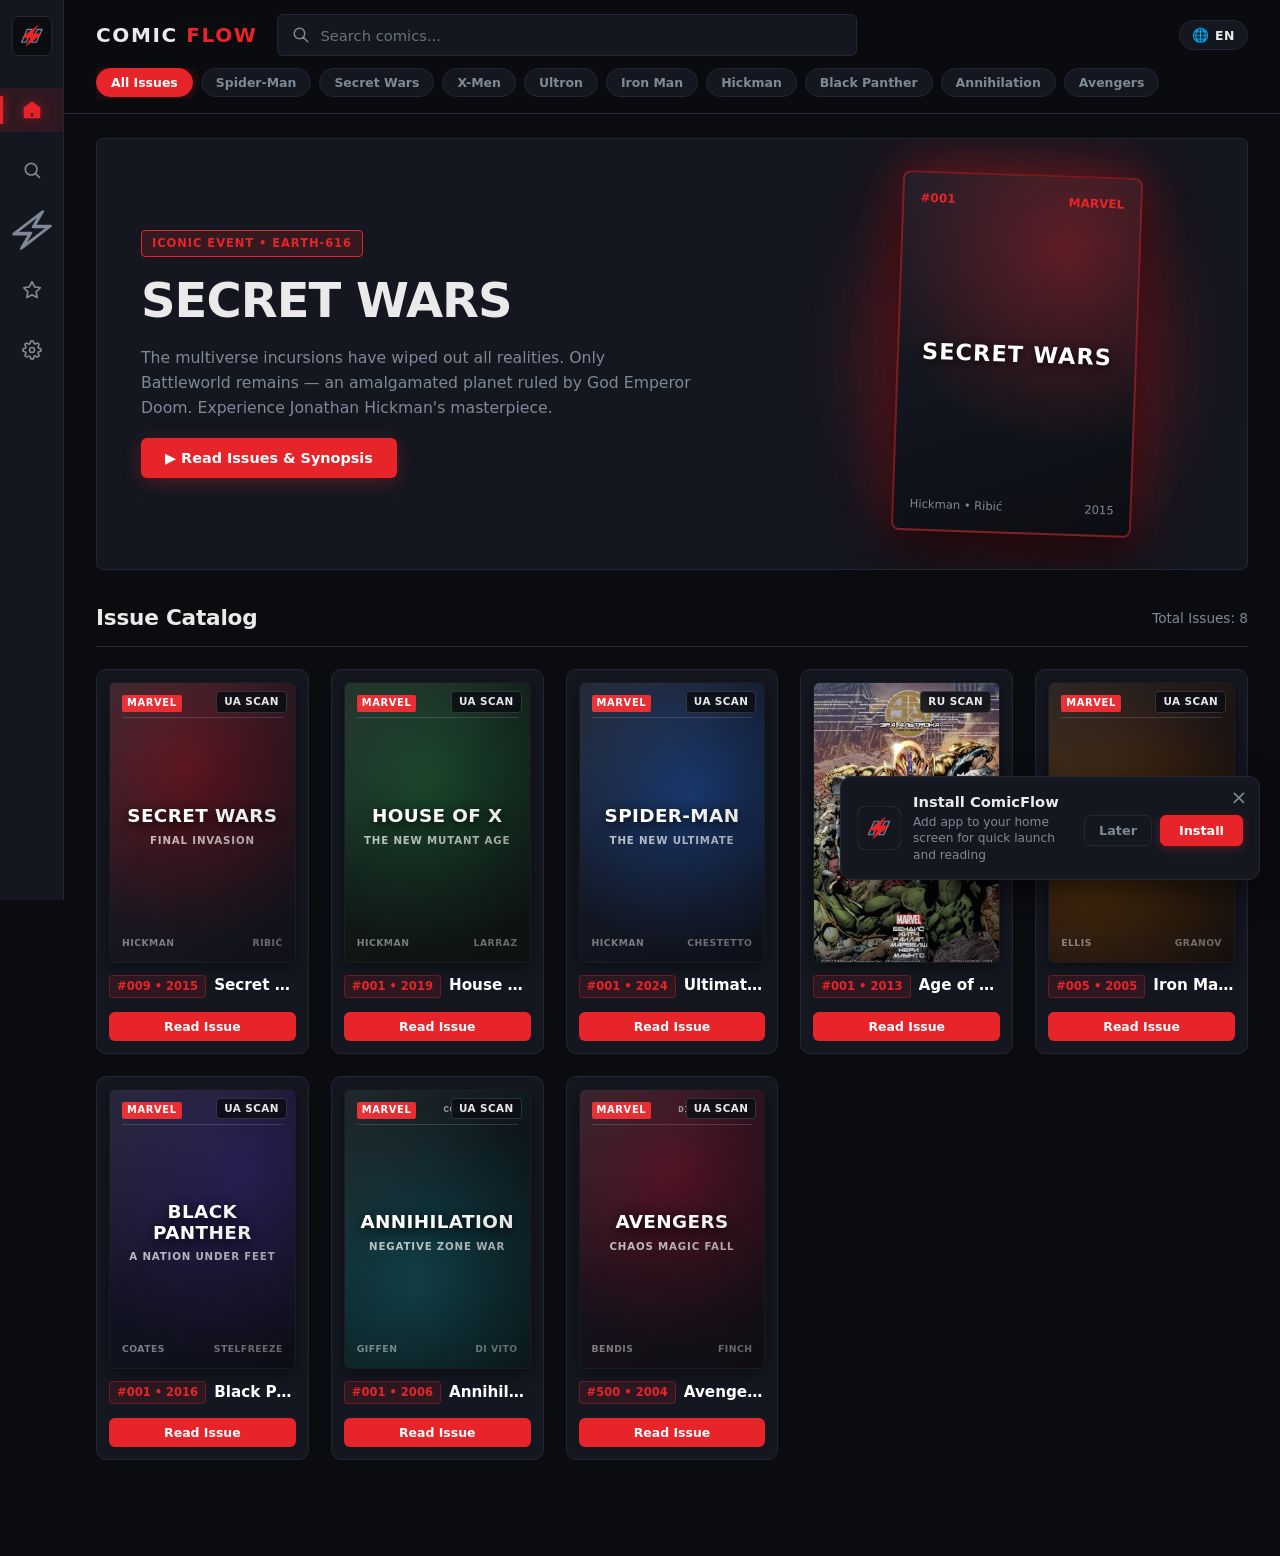
==== comicflow.html @ 93f871e4 "feat(pwa): add close button to install banner and support desktop dismissal" ====
<!DOCTYPE html>
<html lang="uk">

<head>
    <meta charset="UTF-8">
    <meta name="viewport" content="width=device-width, initial-scale=1.0, viewport-fit=cover">
    <title>ComicFlow</title>
    <meta name="theme-color" id="meta-theme-color" content="#E62429">
    <meta name="mobile-web-app-capable" content="yes">
    <meta name="apple-mobile-web-app-capable" content="yes">
    <meta name="apple-mobile-web-app-status-bar-style" content="black-translucent">
    <meta name="apple-mobile-web-app-title" content="ComicFlow">
    <meta name="application-name" content="ComicFlow">
    <link id="dynamic-favicon" rel="icon" type="image/svg+xml" href="favicon.svg">
    <link id="dynamic-apple-icon" rel="apple-touch-icon" href="favicon.svg">
    <link rel="manifest" href="manifest.json">
    <link rel="stylesheet" href="comicflow.css">
    <script src="comicflow.js" defer></script>
</head>

<body>
    <div id="preloader-overlay" class="preloader-overlay">
        <div class="logo-link anim-strike" id="preloader-logo" style="--logo-size: 88px;" title="ComicFlow">
            <svg class="logo-icon" viewBox="0 0 64 64" fill="none" xmlns="http://www.w3.org/2000/svg">
                <polygon class="panel-left" pathLength="100" points="10,46 22,18 32,18 20,46" fill="#141720"
                    stroke="var(--text-muted)" stroke-width="2.5"></polygon>
                <polygon class="panel-right" pathLength="100" points="32,46 44,18 54,18 42,46" fill="#141720"
                    stroke="var(--text-muted)" stroke-width="2.5"></polygon>
                <g class="bolt-anim">
                    <g class="bolt-pos" transform="translate(32, 32) skewX(-25) scale(2.15) translate(-12, -12)">
                        <path class="bolt-path" pathLength="100"
                            d="M13 2L4.09344 12.6879C3.74463 13.1064 3.57023 13.3157 3.56756 13.4925C3.56524 13.6461 3.63372 13.7923 3.75324 13.8889C3.89073 14 4.16316 14 4.70802 14H12L11 22L19.9065 11.3121C20.2553 10.8936 20.4297 10.6843 20.4324 10.5075C20.4347 10.3539 20.3663 10.2077 20.2467 10.1111C20.1092 10 19.8368 10 19.292 10H12L13 2Z">
                        </path>
                    </g>
                </g>
            </svg>
        </div>
        <div class="preloader-meta">
            <div class="preloader-text">
                Завантаження <span class="preloader-comic">Comic</span><span class="preloader-flow">Flow</span>
            </div>
            <div class="loader-bar-track">
                <div class="loader-bar-fill"></div>
            </div>
        </div>
    </div>

    <div class="app-container">
        <aside class="sidebar" aria-label="Навігація">
            <div class="logo-link anim-strike" id="logo-button" title="ComicFlow">
                <svg class="logo-icon" viewBox="0 0 64 64" fill="none" xmlns="http://www.w3.org/2000/svg">
                    <polygon class="panel-left" pathLength="100" points="10,46 22,18 32,18 20,46" fill="#141720"
                        stroke="var(--text-muted)" stroke-width="2.5"></polygon>
                    <polygon class="panel-right" pathLength="100" points="32,46 44,18 54,18 42,46" fill="#141720"
                        stroke="var(--text-muted)" stroke-width="2.5"></polygon>
                    <g class="bolt-anim">
                        <g class="bolt-pos" transform="translate(32, 32) skewX(-25) scale(2.15) translate(-12, -12)">
                            <path class="bolt-path" pathLength="100"
                                d="M13 2L4.09344 12.6879C3.74463 13.1064 3.57023 13.3157 3.56756 13.4925C3.56524 13.6461 3.63372 13.7923 3.75324 13.8889C3.89073 14 4.16316 14 4.70802 14H12L11 22L19.9065 11.3121C20.2553 10.8936 20.4297 10.6843 20.4324 10.5075C20.4347 10.3539 20.3663 10.2077 20.2467 10.1111C20.1092 10 19.8368 10 19.292 10H12L13 2Z">
                            </path>
                        </g>
                    </g>
                </svg>
            </div>

            <nav class="sidebar-nav">
                <button class="nav-btn active" data-view="home" data-i18n-title="navHome" title="Головна"><svg
                        viewBox="0 0 24 24" fill="none" stroke="currentColor" stroke-width="2" stroke-linecap="round"
                        stroke-linejoin="round">
                        <path fill-rule="evenodd" clip-rule="evenodd"
                            d="M3 9.5L12 3l9 6.5V20a1 1 0 0 1-1 1H4a1 1 0 0 1-1-1V9.5z M9.5 21v-6a0.5.5 0 0 1 .5-.5h4a0.5.5 0 0 1 .5.5v6z">
                        </path>
                    </svg></button>
                <button class="nav-btn" data-view="search" id="nav-search-btn" data-i18n-title="navSearch"
                    title="Пошук"><svg viewBox="0 0 24 24" fill="none" stroke="currentColor" stroke-width="2"
                        stroke-linecap="round" stroke-linejoin="round">
                        <circle cx="11" cy="11" r="7"></circle>
                        <line x1="21" y1="21" x2="16" y2="16"></line>
                    </svg></button>
                <button class="nav-btn" data-view="chronology" data-i18n-title="navChronology" title="Хронології"><svg
                        viewBox="0 0 24 24" fill="none" stroke="currentColor" stroke-width="2" stroke-linecap="round"
                            stroke-linejoin="round" class="nav-chrono-svg">
                            <g class="chrono-nav-bolt"
                                transform="translate(12, 12) rotate(0) skewX(-25) scale(2.15) translate(-12, -12)">
                                <polygon points="13 2 3 14 12 14 11 22 21 10 12 10 13 2"></polygon>
                            </g>
                    </svg></button>
                <button class="nav-btn" data-view="bookmarks" data-i18n-title="navBookmarks" title="Закладки"><svg
                        viewBox="0 0 24 24" fill="none" stroke="currentColor" stroke-width="2" stroke-linecap="round"
                        stroke-linejoin="round">
                        <polygon
                            points="12 2 15.09 8.26 22 9.27 17 14.14 18.18 21.02 12 17.77 5.82 21.02 7 14.14 2 9.27 8.91 8.26 12 2">
                        </polygon>
                    </svg></button>
                <button class="nav-btn" data-view="settings" data-action="settings" data-i18n-title="navSettings"
                    title="Налаштування"><svg viewBox="0 0 24 24" fill="none" stroke="currentColor" stroke-width="2"
                        stroke-linecap="round" stroke-linejoin="round">
                        <path fill-rule="evenodd" clip-rule="evenodd"
                            d="M19.4 15a1.65 1.65 0 0 0 .33 1.82l.06.06a2 2 0 0 1 0 2.83 2 2 0 0 1-2.83 0l-.06-.06a1.65 1.65 0 0 0-1.82-.33 1.65 1.65 0 0 0-1 1.51V21a2 2 0 0 1-2 2 2 2 0 0 1-2-2v-.09A1.65 1.65 0 0 0 9 19.4a1.65 1.65 0 0 0-1.82.33l-.06.06a2 2 0 0 1-2.83 0 2 2 0 0 1 0-2.83l.06-.06a1.65 1.65 0 0 0 .33-1.82 1.65 1.65 0 0 0-1.51-1H3a2 2 0 0 1-2-2 2 2 0 0 1 2-2h.09A1.65 1.65 0 0 0 4.6 9a1.65 1.65 0 0 0-.33-1.82l-.06-.06a2 2 0 0 1 0-2.83 2 2 0 0 1 2.83 0l.06.06a1.65 1.65 0 0 0 1.82.33H9a1.65 1.65 0 0 0 1-1.51V3a2 2 0 0 1 2-2 2 2 0 0 1 2 2v.09a1.65 1.65 0 0 0 1 1.51 1.65 1.65 0 0 0 1.82-.33l.06-.06a2 2 0 0 1 2.83 0 2 2 0 0 1 0 2.83l-.06.06a1.65 1.65 0 0 0-.33 1.82V9a1.65 1.65 0 0 0 1.51 1H21a2 2 0 0 1 2 2 2 2 0 0 1-2 2h-.09a1.65 1.65 0 0 0-1.51 1zM12 9a3 3 0 1 0 0 6 3 3 0 1 0 0-6z">
                        </path>
                    </svg></button>
            </nav>
        </aside>

        <div class="main-content">
            <header class="header">
                <div class="header-top">
                    <div class="brand-box" id="brand-button">
                        <div class="brand-title">COMIC <span>FLOW</span></div>
                    </div>

                    <form class="search-form" id="search-form">
                        <label for="search-input">
                            <input required="" autocomplete="off" placeholder="Пошук..." id="search-input" type="text">
                            <div class="search-icon" role="button" aria-label="Пошук">
                                <svg stroke-width="2" stroke="currentColor" viewBox="0 0 24 24" fill="none"
                                    xmlns="http://www.w3.org/2000/svg" class="swap-on">
                                    <path d="M21 21l-6-6m2-5a7 7 0 11-14 0 7 7 0 0114 0z" stroke-linejoin="round"
                                        stroke-linecap="round"></path>
                                </svg>
                            </div>
                            <button type="reset" class="search-close-btn" id="search-clear-btn"
                                aria-label="Очистити пошук">
                                <svg viewBox="0 0 20 20" xmlns="http://www.w3.org/2000/svg">
                                    <path clip-rule="evenodd"
                                        d="M4.293 4.293a1 1 0 011.414 0L10 8.586l4.293-4.293a1 1 0 111.414 1.414L11.414 10l4.293 4.293a1 1 0 01-1.414 1.414L10 11.414l-4.293 4.293a1 1 0 01-1.414-1.414L8.586 10 4.293 5.707a1 1 0 010-1.414z"
                                        fill-rule="evenodd"></path>
                                </svg>
                            </button>
                        </label>
                    </form>
                    <div class="lang-switch-box">
                        <button class="lang-btn" id="lang-menu-btn" aria-label="Зміна мови" title="Мова / Language">
                            <span class="lang-globe">🌐</span>
                            <span class="lang-curr-label" id="lang-curr-label">UA</span>
                        </button>
                    </div>
                </div>

                <div class="tags-bar" id="tags-bar" role="tablist"></div>
            </header>

            <div class="views-container">
                <section class="app-view active" id="view-home">
                    <section class="hero">
                        <div class="hero-content">
                            <span class="badge">Культова подія • Earth-616</span>
                            <h1 class="hero-title">SECRET WARS</h1>
                            <p class="hero-desc">
                                Зіткнення мультивсесвітів знищило залишки реальності. Залишився лише Світ Битв — планета
                                під абсолютною владою Доктора Дума. Пориньте у культову сагу Джонатана Гікмана та
                                дізнайтеся, як герої борються за відновлення всесвіту.
                            </p>
                            <button class="hero-read-btn js-open-title" data-comic-id="secret-wars">
                                ▶ До випусків та опису
                            </button>
                        </div>

                        <div class="hero-art">
                            <div class="hero-poster">
                                <div class="poster-header">
                                    <span>#001</span>
                                    <span>MARVEL</span>
                                </div>
                                <div class="poster-logo">SECRET WARS</div>
                                <div class="poster-footer">
                                    <span>Hickman • Ribić</span>
                                    <span>2015</span>
                                </div>
                            </div>
                        </div>
                    </section>

                    <main class="catalog">
                        <div class="catalog-header">
                            <h2 data-i18n="catalogTitle">Каталог випусків</h2>
                            <span class="results-counter" id="results-counter"></span>
                        </div>

                        <div class="catalog-grid" id="catalog-grid">
                            <article class="comic-card" data-comic-id="secret-wars"
                                data-tags="616 events cosmic secret wars hickman">
                                <div class="card-cover-wrap">
                                    <div class="card-cover-art"
                                        style="background: radial-gradient(circle at 40% 30%, #5a121b 0%, #171822 80%);">
                                        <div class="cover-top-strip">
                                            <span class="cover-publisher">MARVEL</span>
                                            <span class="cover-code">RATED T+</span>
                                        </div>
                                        <div class="cover-artwork">
                                            <div class="cover-logo">SECRET WARS</div>
                                            <div class="cover-subtitle">FINAL INVASION</div>
                                        </div>
                                        <div class="cover-bottom-strip">
                                            <span>HICKMAN</span>
                                            <span>RIBIĆ</span>
                                        </div>
                                    </div>
                                </div>
                                <div class="card-details">
                                    <div class="card-row-top">
                                        <span class="card-issue">#009</span>
                                        <span class="card-title">Secret Wars</span>
                                    </div>
                                    <div class="card-row-bottom">
                                        <span class="card-year">2015</span>
                                        <button class="card-read-btn js-open-title" data-comic-id="secret-wars">Читати
                                            випуск</button>
                                    </div>
                                    <span class="card-author" style="display: none;">Джонатан Гікман</span>
                                </div>
                            </article>
                            <article class="comic-card" data-comic-id="house-of-x"
                                data-tags="x-men house of x hickman mutants 616 krakoa">
                                <div class="card-cover-wrap">
                                    <div class="card-cover-art"
                                        style="background: radial-gradient(circle at 45% 35%, #184428 0%, #101918 80%);">
                                        <div class="cover-top-strip">
                                            <span class="cover-publisher">MARVEL</span>
                                            <span class="cover-code">DAWN OF X</span>
                                        </div>
                                        <div class="cover-artwork">
                                            <div class="cover-logo">HOUSE OF X</div>
                                            <div class="cover-subtitle">THE NEW MUTANT AGE</div>
                                        </div>
                                        <div class="cover-bottom-strip">
                                            <span>HICKMAN</span>
                                            <span>LARRAZ</span>
                                        </div>
                                    </div>
                                </div>
                                <div class="card-details">
                                    <div class="card-row-top">
                                        <span class="card-issue">#001</span>
                                        <span class="card-title">House of X</span>
                                    </div>
                                    <div class="card-row-bottom">
                                        <span class="card-year">2019</span>
                                        <button class="card-read-btn js-open-title" data-comic-id="house-of-x">Читати
                                            випуск</button>
                                    </div>
                                    <span class="card-author" style="display: none;">Джонатан Гікман</span>
                                </div>
                            </article>
                            <article class="comic-card" data-comic-id="spider-man"
                                data-tags="spider-man ultimate 1610 ongoing hickman peter parker">
                                <div class="card-cover-wrap">
                                    <div class="card-cover-art"
                                        style="background: radial-gradient(circle at 60% 40%, #19386c 0%, #131724 80%);">
                                        <div class="cover-top-strip">
                                            <span class="cover-publisher">MARVEL</span>
                                            <span class="cover-code">ULTIMATE</span>
                                        </div>
                                        <div class="cover-artwork">
                                            <div class="cover-logo">SPIDER-MAN</div>
                                            <div class="cover-subtitle">THE NEW ULTIMATE</div>
                                        </div>
                                        <div class="cover-bottom-strip">
                                            <span>HICKMAN</span>
                                            <span>CHESTETTO</span>
                                        </div>
                                    </div>
                                </div>
                                <div class="card-details">
                                    <div class="card-row-top">
                                        <span class="card-issue">#001</span>
                                        <span class="card-title">Ultimate Spider-Man</span>
                                    </div>
                                    <div class="card-row-bottom">
                                        <span class="card-year">2024</span>
                                        <button class="card-read-btn js-open-title" data-comic-id="spider-man">Читати
                                            випуск</button>
                                    </div>
                                    <span class="card-author" style="display: none;">Джонатан Гікман</span>
                                </div>
                            </article>
                            <article class="comic-card" data-comic-id="ultron"
                                data-tags="ultron avengers 616 events bendis age of ultron">
                                <div class="card-cover-wrap">
                                    <img src="images/ultron/cover.jpg" alt="Age of Ultron" class="cover-image-pic">
                                </div>
                                <div class="card-details">
                                    <div class="card-row-top">
                                        <span class="card-issue">#001</span>
                                        <span class="card-title">Age of Ultron</span>
                                    </div>
                                    <div class="card-row-bottom">
                                        <span class="card-year">2013</span>
                                        <button class="card-read-btn js-open-title" data-comic-id="ultron">Читати
                                            випуск</button>
                                    </div>
                                    <span class="card-author" style="display: none;">Браян Майкл Бендіс</span>
                                </div>
                            </article>
                            <article class="comic-card" data-comic-id="iron-man"
                                data-tags="iron man 616 extremis ellis tony stark">
                                <div class="card-cover-wrap">
                                    <div class="card-cover-art"
                                        style="background: radial-gradient(circle at 30% 60%, #52300b 0%, #1d1413 80%);">
                                        <div class="cover-top-strip">
                                            <span class="cover-publisher">MARVEL</span>
                                            <span class="cover-code">INVINCIBLE</span>
                                        </div>
                                        <div class="cover-artwork">
                                            <div class="cover-logo">IRON MAN</div>
                                            <div class="cover-subtitle">EXTREMIS PROTOCOL</div>
                                        </div>
                                        <div class="cover-bottom-strip">
                                            <span>ELLIS</span>
                                            <span>GRANOV</span>
                                        </div>
                                    </div>
                                </div>
                                <div class="card-details">
                                    <div class="card-row-top">
                                        <span class="card-issue">#005</span>
                                        <span class="card-title">Iron Man: Extremis</span>
                                    </div>
                                    <div class="card-row-bottom">
                                        <span class="card-year">2005</span>
                                        <button class="card-read-btn js-open-title" data-comic-id="iron-man">Читати
                                            випуск</button>
                                    </div>
                                    <span class="card-author" style="display: none;">Воррен Елліс</span>
                                </div>
                            </article>
                            <article class="comic-card" data-comic-id="black-panther"
                                data-tags="black panther wakanda 616 ongoing coates t'challa">
                                <div class="card-cover-wrap">
                                    <div class="card-cover-art"
                                        style="background: radial-gradient(circle at 70% 30%, #291e52 0%, #121322 80%);">
                                        <div class="cover-top-strip">
                                            <span class="cover-publisher">MARVEL</span>
                                            <span class="cover-code">WAKANDA</span>
                                        </div>
                                        <div class="cover-artwork">
                                            <div class="cover-logo">BLACK PANTHER</div>
                                            <div class="cover-subtitle">A NATION UNDER FEET</div>
                                        </div>
                                        <div class="cover-bottom-strip">
                                            <span>COATES</span>
                                            <span>STELFREEZE</span>
                                        </div>
                                    </div>
                                </div>
                                <div class="card-details">
                                    <div class="card-row-top">
                                        <span class="card-issue">#001</span>
                                        <span class="card-title">Black Panther: Nation</span>
                                    </div>
                                    <div class="card-row-bottom">
                                        <span class="card-year">2016</span>
                                        <button class="card-read-btn js-open-title" data-comic-id="black-panther">Читати
                                            випуск</button>
                                    </div>
                                    <span class="card-author" style="display: none;">Та-Нехісі Коутс</span>
                                </div>
                            </article>
                            <article class="comic-card" data-comic-id="annihilation"
                                data-tags="cosmic 616 annihilation giffen nova galactus">
                                <div class="card-cover-wrap">
                                    <div class="card-cover-art"
                                        style="background: radial-gradient(circle at 40% 70%, #114249 0%, #0d171c 80%);">
                                        <div class="cover-top-strip">
                                            <span class="cover-publisher">MARVEL</span>
                                            <span class="cover-code">COSMIC EVENT</span>
                                        </div>
                                        <div class="cover-artwork">
                                            <div class="cover-logo">ANNIHILATION</div>
                                            <div class="cover-subtitle">NEGATIVE ZONE WAR</div>
                                        </div>
                                        <div class="cover-bottom-strip">
                                            <span>GIFFEN</span>
                                            <span>DI VITO</span>
                                        </div>
                                    </div>
                                </div>
                                <div class="card-details">
                                    <div class="card-row-top">
                                        <span class="card-issue">#001</span>
                                        <span class="card-title">Annihilation</span>
                                    </div>
                                    <div class="card-row-bottom">
                                        <span class="card-year">2006</span>
                                        <button class="card-read-btn js-open-title" data-comic-id="annihilation">Читати
                                            випуск</button>
                                    </div>
                                    <span class="card-author" style="display: none;">Кіт Гіффен</span>
                                </div>
                            </article>
                            <article class="comic-card" data-comic-id="avengers"
                                data-tags="avengers 616 events bendis disassembled scarlet witch">
                                <div class="card-cover-wrap">
                                    <div class="card-cover-art"
                                        style="background: radial-gradient(circle at 50% 30%, #4f1122 0%, #17121b 80%);">
                                        <div class="cover-top-strip">
                                            <span class="cover-publisher">MARVEL</span>
                                            <span class="cover-code">DISASSEMBLED</span>
                                        </div>
                                        <div class="cover-artwork">
                                            <div class="cover-logo">AVENGERS</div>
                                            <div class="cover-subtitle">CHAOS MAGIC FALL</div>
                                        </div>
                                        <div class="cover-bottom-strip">
                                            <span>BENDIS</span>
                                            <span>FINCH</span>
                                        </div>
                                    </div>
                                </div>
                                <div class="card-details">
                                    <div class="card-row-top">
                                        <span class="card-issue">#500</span>
                                        <span class="card-title">Avengers: Disassembled</span>
                                    </div>
                                    <div class="card-row-bottom">
                                        <span class="card-year">2004</span>
                                        <button class="card-read-btn js-open-title" data-comic-id="avengers">Читати
                                            випуск</button>
                                    </div>
                                    <span class="card-author" style="display: none;">Браян Майкл Бендіс</span>
                                </div>
                            </article>
                            <div class="empty-state" id="empty-state" style="display: none;">
                                <div class="empty-icon">⌕</div>
                                <div class="empty-title" data-i18n="emptyTitle">Нічого не знайдено</div>
                                <div class="empty-desc" data-i18n="emptyDesc">За вашим запитом не знайдено жодного
                                    випуску. Спробуйте змінити ключове слово або скористайтеся підказками вгорі.</div>
                                <button class="reset-search-btn" id="reset-search-btn" data-i18n="emptyBtn">Показати всі
                                    випуски</button>
                            </div>
                        </div>
                    </main>
                </section>

                <section class="app-view" id="view-search">
                    <div class="panel-page">

                        <div class="search-top-bar-row">
                            <button class="back-to-catalog-btn mobile-search-back-btn"
                                title="Назад до каталогу">←</button>
                            <form class="search-form search-panel-form" id="search-panel-form">
                                <label for="search-panel-input">
                                    <input required="" autocomplete="off" placeholder="Пошук..." id="search-panel-input"
                                        type="text">
                                    <div class="search-icon" role="button" aria-label="Пошук">
                                        <svg stroke-width="2" stroke="currentColor" viewBox="0 0 24 24" fill="none"
                                            xmlns="http://www.w3.org/2000/svg" class="swap-on">
                                            <path d="M21 21l-6-6m2-5a7 7 0 11-14 0 7 7 0 0114 0z"
                                                stroke-linejoin="round" stroke-linecap="round"></path>
                                        </svg>
                                    </div>
                                    <button type="reset" class="search-close-btn" id="search-panel-clear"
                                        aria-label="Очистити пошук">
                                        <svg viewBox="0 0 20 20" xmlns="http://www.w3.org/2000/svg">
                                            <path clip-rule="evenodd"
                                                d="M4.293 4.293a1 1 0 011.414 0L10 8.586l4.293-4.293a1 1 0 111.414 1.414L11.414 10l4.293 4.293a1 1 0 01-1.414 1.414L10 11.414l-4.293 4.293a1 1 0 01-1.414-1.414L8.586 10 4.293 5.707a1 1 0 010-1.414z"
                                                fill-rule="evenodd"></path>
                                        </svg>
                                    </button>
                                </label>
                            </form>
                        </div>

                        <div class="search-section" id="search-history-section">
                            <div class="search-section-header">
                                <span class="search-section-title" data-i18n="searchRecent">⏱ Останні пошуки</span>
                                <button type="button" class="search-clear-history-btn" id="clear-all-history"
                                    data-i18n="searchClearAll">Очистити
                                    все</button>
                            </div>
                            <div class="history-tags-list" id="history-tags-list"></div>
                        </div>

                        <div class="search-section">
                            <div class="search-section-header">
                                <span class="search-section-title" data-i18n="searchTrending">🔥 Популярне зараз у
                                    тренді</span>
                            </div>
                            <div class="trending-grid" id="trending-grid">
                                <div class="trending-item" data-query="Secret Wars">
                                    <div class="trending-left">
                                        <span class="trending-rank">1</span>
                                        <span class="trending-query">Secret Wars</span>
                                    </div>
                                    <span class="trending-badge" data-i18n="trendingMultiverse">Мультивсесвіт</span>
                                </div>
                                <div class="trending-item" data-query="Spider-Man">
                                    <div class="trending-left">
                                        <span class="trending-rank">2</span>
                                        <span class="trending-query">Spider-Man</span>
                                    </div>
                                    <span class="trending-badge">Ultimate 1610</span>
                                </div>
                                <div class="trending-item" data-query="House of X">
                                    <div class="trending-left">
                                        <span class="trending-rank">3</span>
                                        <span class="trending-query">House of X</span>
                                    </div>
                                    <span class="trending-badge" data-i18n="trendingKrakoa">Кракоа</span>
                                </div>
                                <div class="trending-item" data-query="Ultron">
                                    <div class="trending-left">
                                        <span class="trending-rank">4</span>
                                        <span class="trending-query">Age of Ultron</span>
                                    </div>
                                    <span class="trending-badge" data-i18n="trendingCrossover">Кросовер</span>
                                </div>
                                <div class="trending-item" data-query="Annihilation">
                                    <div class="trending-left">
                                        <span class="trending-rank">5</span>
                                        <span class="trending-query">Annihilation</span>
                                    </div>
                                    <span class="trending-badge" data-i18n="trendingCosmos">Космос</span>
                                </div>
                                <div class="trending-item" data-query="Iron Man">
                                    <div class="trending-left">
                                        <span class="trending-rank">6</span>
                                        <span class="trending-query">Iron Man: Extremis</span>
                                    </div>
                                    <span class="trending-badge" data-i18n="trendingClassic">Класика</span>
                                </div>
                            </div>
                        </div>

                        <div class="search-section">
                            <div class="search-section-header">
                                <span class="search-section-title" data-i18n="searchQuickFilters">⚡ Швидкі
                                    фільтри</span>
                            </div>
                            <div class="filter-categories-grid">
                                <div class="filter-category-card">
                                    <span class="filter-category-name" data-i18n="filterUniverses">Всесвіти</span>
                                    <div class="filter-category-chips">
                                        <button class="quick-filter-chip" data-query="616">Earth-616</button>
                                        <button class="quick-filter-chip" data-query="1610">Ultimate 1610</button>
                                        <button class="quick-filter-chip" data-query="cosmic"
                                            data-i18n="filterCosmic">Космічні саги</button>
                                    </div>
                                </div>
                                <div class="filter-category-card">
                                    <span class="filter-category-name" data-i18n="filterAuthors">Автори</span>
                                    <div class="filter-category-chips">
                                        <button class="quick-filter-chip" data-query="Гікман">Джонатан Гікман</button>
                                        <button class="quick-filter-chip" data-query="Бендіс">Браян Бендіс</button>
                                        <button class="quick-filter-chip" data-query="Елліс">Воррен Елліс</button>
                                    </div>
                                </div>
                                <div class="filter-category-card">
                                    <span class="filter-category-name" data-i18n="filterTeams">Команди та події</span>
                                    <div class="filter-category-chips">
                                        <button class="quick-filter-chip" data-query="Avengers"
                                            data-i18n="filterAvengers">Месники</button>
                                        <button class="quick-filter-chip" data-query="X-Men" data-i18n="filterXMen">Люди
                                            Ікс</button>
                                        <button class="quick-filter-chip" data-query="events"
                                            data-i18n="filterEvents">Глобальні події</button>
                                    </div>
                                </div>
                            </div>
                        </div>
                    </div>
                </section>

                <section class="app-view" id="view-chronology">
                    <div class="panel-page">
                        <div class="panel-header-bar">
                            <div class="panel-heading-wrap">
                                <button class="back-to-catalog-btn" data-i18n-title="backToCatalog"
                                    title="Назад до каталогу">←</button>
                                <div>
                                    <h2 class="panel-title" data-i18n="timelineTitle">Хронології та порядок читання</h2>
                                </div>
                            </div>
                        </div>

                        <div class="event-tabs">
                            <button class="event-tab-btn active" data-event="secret-wars">Secret Wars (2015)</button>
                            <button class="event-tab-btn" data-event="age-of-ultron">Age of Ultron (2013)</button>
                            <button class="event-tab-btn" data-event="annihilation">Annihilation (2006)</button>
                        </div>

                        <div class="timeline-flow" id="timeline-flow">
                            <div class="timeline-item">
                                <div class="timeline-thumb">NEW AVENGERS #1</div>
                                <div class="timeline-content">
                                    <span class="timeline-step-badge">Крок 01</span>
                                    <span class="timeline-phase">Пролог • Зіткнення світів</span>
                                    <h3 class="timeline-title">New Avengers: Everything Dies</h3>
                                    <p class="timeline-desc">Таємна рада Ілюмінатів виявляє, що паралельні світи
                                        стикаються один з одним, знищуючи цілі всесвіти. Початок падіння Мультивсесвіту.
                                    </p>
                                    <button class="timeline-read-btn js-open-title" data-comic-id="avengers">Читати
                                        пролог</button>
                                </div>
                            </div>

                            <div class="timeline-item">
                                <div class="timeline-thumb">SECRET WARS #1</div>
                                <div class="timeline-content">
                                    <span class="timeline-step-badge">Крок 02</span>
                                    <span class="timeline-phase">Основна подія • Катастрофа</span>
                                    <h3 class="timeline-title">Secret Wars: The End Times</h3>
                                    <p class="timeline-desc">Останнє зіткнення між Earth-616 та Ultimate 1610. Герої
                                        обох світів відчайдушно намагаються вижити в рятувальних шаттлах.</p>
                                    <button class="timeline-read-btn js-open-title" data-comic-id="secret-wars">Читати
                                        випуск #1</button>
                                </div>
                            </div>

                            <div class="timeline-item">
                                <div class="timeline-thumb">THORS #1</div>
                                <div class="timeline-content">
                                    <span class="timeline-step-badge">Крок 03</span>
                                    <span class="timeline-phase">Ключовий тай-ін • Поліція Батлворлду</span>
                                    <h3 class="timeline-title">Thors: Battleworld Law</h3>
                                    <p class="timeline-desc">Корпус Торів розслідує таємничі вбивства на території Світу
                                        Битв, які можуть похитнути владу самого Доктора Дума.</p>
                                    <button class="timeline-read-btn js-open-title" data-comic-id="secret-wars">Читати
                                        тай-ін</button>
                                </div>
                            </div>

                            <div class="timeline-item">
                                <div class="timeline-thumb">SECRET WARS #9</div>
                                <div class="timeline-content">
                                    <span class="timeline-step-badge">Крок 04</span>
                                    <span class="timeline-phase">Кульмінація • Переродження</span>
                                    <h3 class="timeline-title">Secret Wars: Beyond</h3>
                                    <p class="timeline-desc">Фінальна битва Ріда Річардса та Доктора Дума за право
                                        відновити Всесвіт. Народження нової ери коміксів Marvel.</p>
                                    <button class="timeline-read-btn js-open-title" data-comic-id="secret-wars">Читати
                                        фінал</button>
                                </div>
                            </div>
                        </div>
                    </div>
                </section>

                <section class="app-view" id="view-bookmarks">
                    <div class="panel-page">
                        <div class="panel-header-bar">
                            <div class="panel-heading-wrap">
                                <button class="back-to-catalog-btn" data-i18n-title="backToCatalog"
                                    title="Назад до каталогу">←</button>
                                <div>
                                    <h2 class="panel-title" data-i18n="bookmarksTitle">Моя бібліотека та закладки</h2>
                                </div>
                            </div>
                        </div>

                        <div class="search-section">
                            <span class="search-section-title" data-i18n="secContinueReading">📖 Продовжити
                                читання</span>
                            <div class="continue-grid" id="continue-reading-grid"></div>
                        </div>

                        <div class="search-section">
                            <span class="search-section-title" data-i18n="secSavedComics">★ Збережені комікси на
                                потім</span>
                            <div class="catalog-grid" id="saved-comics-grid"
                                style="grid-template-columns: repeat(auto-fill, minmax(190px, 1fr));"></div>
                        </div>
                    </div>
                </section>



                <section class="app-view" id="view-title">
                    <div class="title-page">
                        <div class="title-breadcrumb-bar">
                            <button class="reader-back-to-title-btn" id="title-quick-back" data-i18n="backToCatalog">←
                                Назад до каталогу</button>
                            <div class="title-breadcrumbs">
                                <a class="breadcrumb-home" id="title-back-catalog" data-i18n="navHome">Каталог</a>
                                <span>›</span>
                                <span id="title-breadcrumb-name">Secret Wars</span>
                            </div>

                        </div>

                        <div class="title-hero-card">
                            <div class="title-header-group">
                                <h1 class="title-main-heading" id="title-main-heading">Secret Wars (2015)</h1>
                                <div class="title-orig-heading" id="title-orig-heading">Marvel Comics • Оригінал:
                                    Secret Wars #1-9</div>
                                <div class="title-rating-pill" id="title-rating-pill">★ 9.8 / 10</div>
                            </div>
                            <div class="title-cover-column">
                                <div class="title-cover-frame" id="title-cover-frame">
                                    <span class="card-lang-pill">RU</span>
                                    <div class="title-cover-art" id="title-cover-art">
                                        <div class="cover-top-strip">
                                            <span class="cover-publisher" id="title-cover-publisher">MARVEL</span>
                                            <span class="cover-code" id="title-cover-code">RATED T+</span>
                                        </div>
                                        <div class="cover-artwork">
                                            <div class="cover-logo" id="title-cover-logo">SECRET WARS</div>
                                            <div class="cover-subtitle" id="title-cover-sub">FINAL INVASION</div>
                                        </div>
                                        <div class="cover-bottom-strip">
                                            <span id="title-cover-author">HICKMAN</span>
                                            <span id="title-cover-artist">RIBIĆ</span>
                                        </div>
                                    </div>
                                </div>
                            </div>

                            <div class="title-details-column">
                                <div class="title-actions-row">
                                    <button class="title-start-reading-btn" id="title-start-reading-btn"
                                        data-i18n="startReading">
                                        ▶ Почати читати #1
                                    </button>
                                    <button class="title-bookmark-btn" id="title-bookmark-btn" data-i18n="addBookmark">
                                        ★ Додати до закладок
                                    </button>
                                </div>

                                <div class="title-meta-table">
                                    <div class="title-meta-item">
                                        <span class="title-meta-label" data-i18n="metaYear">Рік випуску</span>
                                        <span class="title-meta-value" id="title-meta-year">2015</span>
                                    </div>
                                    <div class="title-meta-item">
                                        <span class="title-meta-label" data-i18n="metaPublisher">Видавець</span>
                                        <span class="title-meta-value" id="title-meta-publisher">Marvel Comics</span>
                                    </div>
                                    <div class="title-meta-item">
                                        <span class="title-meta-label" data-i18n="metaAuthor">Сценарист</span>
                                        <span class="title-meta-value" id="title-meta-author">Джонатан Гікман</span>
                                    </div>
                                    <div class="title-meta-item">
                                        <span class="title-meta-label" data-i18n="metaArtist">Художник</span>
                                        <span class="title-meta-value" id="title-meta-artist">Есад Рибич</span>
                                    </div>
                                    <div class="title-meta-item">
                                        <span class="title-meta-label" data-i18n="metaStatus">Статус</span>
                                        <span class="title-meta-value" id="title-meta-status">Завершено</span>
                                    </div>
                                    <div class="title-meta-item">
                                        <span class="title-meta-label" data-i18n="metaChapters">Розділів /
                                            Випусків</span>
                                        <span class="title-meta-value" id="title-meta-chapters">9 випусків</span>
                                    </div>
                                    <div class="title-meta-item">
                                        <span class="title-meta-label" data-i18n="metaScanLang">Мова видання</span>
                                        <span class="title-meta-value" id="title-meta-scanlang">Оригінал (RU)</span>
                                    </div>
                                </div>

                                <div class="title-genres-list" id="title-genres-list">
                                    <span class="title-genre-badge">Кросовер</span>
                                    <span class="title-genre-badge">Космічні події</span>
                                    <span class="title-genre-badge">Мультивсесвіт</span>
                                </div>
                            </div>
                        </div>

                        <section class="title-synopsis-section">
                            <h3 class="title-synopsis-heading" data-i18n="synopsisHeading">Опис та синопсис</h3>
                            <p class="title-synopsis-text" id="title-synopsis-text">
                                Зіткнення мультивсесвітів знищило залишки реальності...
                            </p>
                        </section>

                        <section class="chapters-section">
                            <div class="chapters-header-bar">
                                <h3 class="chapters-title" data-i18n="chaptersHeading">Список випусків та розділів</h3>
                                <span class="chapters-count-pill" id="chapters-count-pill">9 випусків</span>
                            </div>
                            <div class="chapters-list" id="chapters-list">
                            </div>
                        </section>
                    </div>
                </section>

                <section class="app-view" id="view-reader">
                    <div class="reader-page">
                        <header class="reader-navbar">
                            <div class="reader-navbar-left">
                                <button class="reader-back-to-title-btn" id="reader-back-to-title">
                                    <span class="back-btn-arrow">←</span>
                                    <span class="back-btn-label" data-i18n="readerBack">До опису</span>
                                </button>
                                <div class="reader-current-comic-info">
                                    <span class="reader-current-comic-title" id="reader-comic-title-nav">Secret
                                        Wars</span>
                                    <span class="reader-current-chapter-title" id="reader-chapter-title-nav">Випуск #1:
                                        The End Times</span>
                                </div>
                            </div>
                            <div class="reader-navbar-right">
                                <span class="reader-scan-lang-badge" id="reader-scan-lang-badge">RU скан</span>
                                <select class="reader-chapter-select" id="reader-chapter-select"
                                    aria-label="Вибір розділу">
                                </select>
                                <span class="reader-progress-indicator" id="reader-progress-indicator">Сторінка 1 з
                                    5</span>
                            </div>
                            <div class="reader-scroll-progress-line">
                                <div class="reader-scroll-progress-bar" id="reader-scroll-progress-bar"></div>
                            </div>
                        </header>

                        <main class="reader-strip-container" id="reader-strip">
                        </main>
                        <nav class="reader-page-nav-bar" id="reader-page-nav-bar" aria-label="Навігація сторінками">
                            <button class="reader-page-btn" id="reader-page-prev-btn">
                                <span class="reader-page-btn-icon">←</span>
                                <span data-i18n="readerPrevPage">Попередня</span>
                            </button>
                            <button class="reader-page-btn" id="reader-page-next-btn">
                                <span data-i18n="readerNextPage">Наступна</span>
                                <span class="reader-page-btn-icon">→</span>
                            </button>
                        </nav>
                    </div>
                </section>
            </div>
        </div>
    </div>
    <div class="settings-modal" id="settings-modal" role="dialog" aria-modal="true">
        <div class="settings-dialog">
            <div class="settings-header">
                <h3 class="settings-title" data-i18n="settingsTitle">Налаштування</h3>
                <button type="button" class="settings-close-btn" id="settings-close" aria-label="Закрити">×</button>
            </div>
            <div class="settings-body">
                <div class="settings-list">
                    <button type="button" class="settings-row" data-dialog="dialog-nav">
                        <span class="settings-row-label" data-i18n="settingsNav">Розташування меню навігації</span>
                        <span class="settings-row-value" id="settings-val-nav">Збоку</span>
                    </button>

                    <button type="button" class="settings-row" data-dialog="dialog-reader">
                        <span class="settings-row-label" data-i18n="settingsReader">Режим гортання в читалці</span>
                        <span class="settings-row-value" id="settings-val-reader">Вертикальний скрол</span>
                    </button>

                    <button type="button" class="settings-row" data-dialog="dialog-theme">
                        <span class="settings-row-label" data-i18n="settingsTheme">Акцентна тема інтерфейсу</span>
                        <span class="settings-row-value settings-row-theme-val" id="settings-val-theme">
                            <span class="theme-val-dot" id="settings-theme-dot"></span>
                            <span id="settings-val-theme-name">#E62429</span>
                        </span>
                    </button>

                    <button type="button" class="settings-row" data-dialog="dialog-chrono-icon">
                        <span class="settings-row-label" data-i18n="settingsChronoIcon">Геометрія та нахил
                            блискавки</span>
                        <span class="settings-row-value" id="settings-val-chrono-icon">0° / -25° (2.15x)</span>
                    </button>

                    <button type="button" class="settings-row" data-dialog="dialog-lang">
                        <span class="settings-row-label" data-i18n="settingsLangHeading">Мова інтерфейсу та
                            видань</span>
                        <span class="settings-row-value" id="settings-val-lang">Українська</span>
                    </button>
                </div>
            </div>
        </div>

        <div class="settings-subdialog-overlay" id="dialog-nav" role="dialog" aria-modal="true">
            <div class="settings-subdialog">
                <h4 class="subdialog-title" data-i18n="settingsNav">Розташування меню навігації</h4>
                <div class="subdialog-prompt" data-i18n="settingsNavPrompt">Оберіть де відображати панель навігації
                </div>
                <div class="subdialog-options">
                    <label class="subdialog-option">
                        <input type="radio" name="nav-position" value="bottom">
                        <span class="subdialog-radio-mark"></span>
                        <div class="subdialog-option-text">
                            <span class="option-title" data-i18n="settingsNavBottom">Знизу</span>
                        </div>
                    </label>
                    <label class="subdialog-option">
                        <input type="radio" name="nav-position" value="side">
                        <span class="subdialog-radio-mark"></span>
                        <div class="subdialog-option-text">
                            <span class="option-title" data-i18n="settingsNavSide">Збоку</span>
                        </div>
                    </label>
                </div>
                <div class="subdialog-actions">
                    <button type="button" class="subdialog-action-btn cancel-btn" data-close-dialog
                        data-i18n="btnCancel">Скасувати</button>
                    <button type="button" class="subdialog-action-btn save-btn" data-save-dialog="nav"
                        data-i18n="btnSave">Зберегти</button>
                </div>
            </div>
        </div>

        <div class="settings-subdialog-overlay" id="dialog-reader" role="dialog" aria-modal="true">
            <div class="settings-subdialog">
                <h4 class="subdialog-title" data-i18n="settingsReader">Режим гортання в читалці</h4>
                <div class="subdialog-prompt" data-i18n="settingsReaderPrompt">Оберіть спосіб перегляду сторінок</div>
                <div class="subdialog-options">
                    <label class="subdialog-option">
                        <input type="radio" name="reader-mode" value="page">
                        <span class="subdialog-radio-mark"></span>
                        <div class="subdialog-option-text">
                            <span class="option-title" data-i18n="settingsReaderPage">Посторінкове гортання</span>
                        </div>
                    </label>
                    <label class="subdialog-option">
                        <input type="radio" name="reader-mode" value="scroll" checked>
                        <span class="subdialog-radio-mark"></span>
                        <div class="subdialog-option-text">
                            <span class="option-title" data-i18n="settingsReaderScroll">Вертикальний скрол</span>
                        </div>
                    </label>
                </div>
                <div class="subdialog-actions">
                    <button type="button" class="subdialog-action-btn cancel-btn" data-close-dialog
                        data-i18n="btnCancel">Скасувати</button>
                    <button type="button" class="subdialog-action-btn save-btn" data-save-dialog="reader"
                        data-i18n="btnSave">Зберегти</button>
                </div>
            </div>
        </div>

        <div class="settings-subdialog-overlay" id="dialog-theme" role="dialog" aria-modal="true">
            <div class="settings-subdialog">
                <h4 class="subdialog-title" data-i18n="settingsTheme">Акцентна тема інтерфейсу</h4>
                <div class="subdialog-prompt" data-i18n="settingsThemePrompt">Оберіть кольорову гаму оформлення</div>
                <div class="theme-swatches" id="theme-swatches">
                    <button type="button" class="theme-swatch active" data-color="#E62429" data-rgb="230, 36, 41"
                        style="background:#E62429;" title="Crimson Marvel"></button>
                    <button type="button" class="theme-swatch" data-color="#1E88E5" data-rgb="30, 136, 229"
                        style="background:#1E88E5;" title="Spider Blue"></button>
                    <button type="button" class="theme-swatch" data-color="#8E24AA" data-rgb="142, 36, 170"
                        style="background:#8E24AA;" title="Cyber Violet"></button>
                    <button type="button" class="theme-swatch" data-color="#2E7D32" data-rgb="46, 125, 50"
                        style="background:#2E7D32;" title="Krakoa Emerald"></button>
                    <button type="button" class="theme-swatch" data-color="#F57C00" data-rgb="245, 124, 0"
                        style="background:#F57C00;" title="Stark Gold"></button>
                </div>

                <button type="button" class="color-picker-toggle-btn" id="color-picker-toggle-btn">
                    <span class="color-wheel-mini-icon"></span>
                    <span data-i18n="customColorPickerBtn">Власний колір (RGB / HEX)</span>
                    <span class="color-picker-chevron">▼</span>
                </button>

                <div class="color-picker-panel" id="color-picker-panel">
                    <div class="color-wheel-wrapper">
                        <canvas id="color-wheel-canvas" class="color-wheel-canvas" width="170" height="170"></canvas>
                        <div class="color-wheel-handle" id="color-wheel-handle"></div>
                    </div>
                    <div class="color-picker-controls">
                        <div class="color-preview-row">
                            <div class="color-current-preview" id="color-current-preview" title="Поточний колір"></div>
                            <input type="color" id="native-color-picker"
                                style="position:absolute;width:0;height:0;opacity:0;pointer-events:none;" tabindex="-1"
                                aria-hidden="true">
                            <div class="hex-input-wrap">
                                <span class="hex-prefix">#</span>
                                <input type="text" id="color-hex-input" class="color-hex-input" placeholder="E62429"
                                    spellcheck="false" autocomplete="off">
                            </div>
                        </div>
                        <div class="color-slider-row">
                            <div class="color-slider-header">
                                <span class="color-slider-label" data-i18n="colorBrightness">Яскравість</span>
                                <span class="color-slider-value" id="color-brightness-val">90%</span>
                            </div>
                            <input type="range" id="color-brightness-slider" class="color-brightness-slider" min="15"
                                max="100" value="90">
                        </div>
                    </div>
                </div>

                <div class="subdialog-actions">
                    <button type="button" class="subdialog-action-btn cancel-btn" data-close-dialog
                        data-i18n="btnCancel">Скасувати</button>
                    <button type="button" class="subdialog-action-btn save-btn" data-save-dialog="theme"
                        data-i18n="btnSave">Зберегти</button>
                </div>
            </div>
        </div>

        <div class="settings-subdialog-overlay" id="dialog-lang" role="dialog" aria-modal="true">
            <div class="settings-subdialog">
                <h4 class="subdialog-title" data-i18n="settingsLangHeading">Мова інтерфейсу та видань</h4>
                <div class="subdialog-prompt" data-i18n="settingsLangPrompt">Оберіть мову інтерфейсу та адаптації</div>
                <div class="subdialog-options">
                    <label class="subdialog-option">
                        <input type="radio" name="app-language" value="ua">
                        <span class="subdialog-radio-mark"></span>
                        <div class="subdialog-option-text">
                            <span class="option-title" data-i18n="settingsLangUa">Українська</span>
                        </div>
                    </label>
                    <label class="subdialog-option">
                        <input type="radio" name="app-language" value="en">
                        <span class="subdialog-radio-mark"></span>
                        <div class="subdialog-option-text">
                            <span class="option-title" data-i18n="settingsLangEn">English</span>
                        </div>
                    </label>
                    <label class="subdialog-option">
                        <input type="radio" name="app-language" value="ru">
                        <span class="subdialog-radio-mark"></span>
                        <div class="subdialog-option-text">
                            <span class="option-title" data-i18n="settingsLangRu">Русский</span>
                        </div>
                    </label>
                </div>
                <div class="subdialog-actions">
                    <button type="button" class="subdialog-action-btn cancel-btn" data-close-dialog
                        data-i18n="btnCancel">Скасувати</button>
                    <button type="button" class="subdialog-action-btn save-btn" data-save-dialog="lang"
                        data-i18n="btnSave">Зберегти</button>
                </div>
            </div>
        </div>

        <div class="settings-subdialog-overlay" id="dialog-chrono-icon" role="dialog" aria-modal="true">
            <div class="settings-subdialog settings-subdialog-wide">
                <div class="logo-settings-header">
                    <div>
                        <h4 class="subdialog-title" data-i18n="chronoIconTitle">ГЕОМЕТРІЯ ТА НАХИЛ БЛИСКАВКИ</h4>
                        <div class="subdialog-prompt" data-i18n="chronoIconDesc">Налаштуйте кут так, щоб блискавка
                            ідеально лежала вздовж нахилених панелей коміксу</div>
                    </div>
                    <div class="logo-presets-row">
                        <button type="button" id="chrono-preset-parallel-btn" class="logo-preset-btn"
                            data-i18n="chronoPresetParallel">Фірмовий нахил (16° / -6°)</button>
                        <button type="button" id="chrono-preset-upright-btn" class="logo-preset-btn"
                            data-i18n="chronoPresetUpright">Рівно (0°)</button>
                    </div>
                </div>

                <div class="logo-preview-box">
                    <div class="chrono-preview-card">
                        <svg viewBox="0 0 24 24" fill="none" stroke="currentColor" stroke-width="2"
                            stroke-linecap="round" stroke-linejoin="round" class="chrono-preview-svg">
                            <g id="chrono-preview-bolt"
                                transform="translate(12, 12) rotate(0) skewX(-25) scale(2.15) translate(-12, -12)">
                                <polygon points="13 2 3 14 12 14 11 22 21 10 12 10 13 2"></polygon>
                            </g>
                        </svg>
                    </div>
                </div>

                <div class="logo-controls-grid">
                    <div class="logo-control-cell">
                        <div class="logo-control-head">
                            <span class="logo-control-label" data-i18n="chronoRotateLabel">Поворот (Rotate):</span>
                            <span class="logo-control-val" id="chrono-rotate-val">0°</span>
                        </div>
                        <input type="range" id="chrono-rotate-range" min="-30" max="35" step="1" value="0"
                            class="logo-slider">
                    </div>

                    <div class="logo-control-cell">
                        <div class="logo-control-head">
                            <span class="logo-control-label" data-i18n="chronoSkewLabel">Нахил (Skew X):</span>
                            <span class="logo-control-val" id="chrono-skew-val">-25°</span>
                        </div>
                        <input type="range" id="chrono-skew-range" min="-35" max="35" step="1" value="-25"
                            class="logo-slider">
                    </div>

                    <div class="logo-control-cell">
                        <div class="logo-control-head">
                            <span class="logo-control-label" data-i18n="chronoScaleLabel">Масштаб (Scale):</span>
                            <span class="logo-control-val" id="chrono-scale-val">2.15x</span>
                        </div>
                        <input type="range" id="chrono-scale-range" min="0.8" max="2.6" step="0.05" value="2.15"
                            class="logo-slider">
                    </div>
                </div>

                <div class="subdialog-actions">
                    <button type="button" class="subdialog-action-btn cancel-btn" data-close-dialog
                        data-i18n="btnCancel">Скасувати</button>
                    <button type="button" class="subdialog-action-btn save-btn" data-save-dialog="chrono-icon"
                        data-i18n="btnSave">Зберегти</button>
                </div>
            </div>
        </div>
    </div>

    <div class="pwa-install-banner" id="pwa-install-banner" role="dialog" aria-labelledby="pwa-banner-title"
        aria-modal="false">
        <button type="button" class="pwa-close-btn" id="pwa-close-btn" aria-label="Закрити">×</button>
        <div class="pwa-install-content">
            <div class="pwa-install-icon">
                <svg viewBox="0 0 64 64" fill="none" xmlns="http://www.w3.org/2000/svg">
                    <rect width="64" height="64" rx="14" fill="#141720" stroke="var(--border)" stroke-width="2" />
                    <g transform="translate(32, 32) scale(0.7) translate(-32, -32)">
                        <polygon points="10,46 22,18 32,18 20,46" fill="#1C202B" stroke="var(--text-muted)"
                            stroke-width="2.5" />
                        <polygon points="32,46 44,18 54,18 42,46" fill="#1C202B" stroke="var(--text-muted)"
                            stroke-width="2.5" />
                        <g transform="translate(32, 32) skewX(-25) scale(2.15) translate(-12, -12)">
                            <path
                                d="M13 2L4.09344 12.6879C3.74463 13.1064 3.57023 13.3157 3.56756 13.4925C3.56524 13.6461 3.63372 13.7923 3.75324 13.8889C3.89073 14 4.16316 14 4.70802 14H12L11 22L19.9065 11.3121C20.2553 10.8936 20.4297 10.6843 20.4324 10.5075C20.4347 10.3539 20.3663 10.2077 20.2467 10.1111C20.1092 10 19.8368 10 19.292 10H12L13 2Z"
                                fill="var(--accent)" stroke="var(--accent)" stroke-width="0.6" stroke-linecap="round"
                                stroke-linejoin="round" />
                        </g>
                    </g>
                </svg>
            </div>
            <div class="pwa-install-text">
                <div class="pwa-install-title" id="pwa-banner-title" data-i18n="pwaInstallTitle">Встановити ComicFlow
                </div>
                <div class="pwa-install-desc" data-i18n="pwaInstallDesc">Додайте додаток на екран для швидкого запуску
                    та читання</div>
            </div>
            <div class="pwa-install-actions">
                <button type="button" class="pwa-btn-dismiss" id="pwa-dismiss-btn"
                    data-i18n="pwaDismiss">Пізніше</button>
                <button type="button" class="pwa-btn-install" id="pwa-install-btn"
                    data-i18n="pwaInstall">Встановити</button>
            </div>
        </div>
        <div class="pwa-ios-instructions" id="pwa-ios-instructions">
            <span data-i18n="pwaIosTip">Натисніть «Поділитися» та виберіть «На початковий екран»</span>
        </div>
    </div>
</body>

</html>
---- comicflow.css ----
:root {
    --bg-main: #0B0C10;
    --bg-card: #141720;
    --bg-elevated: #1C202B;
    --text-main: #EAEAEA;
    --text-muted: #7F8896;
    --border: #232733;
    --radius: 6px;
    --accent: #E62429;
    --accent-rgb: 230, 36, 41;
    --accent-contrast: #FFFFFF;
    --anim-speed: 1.8s;
}

*,
*::before,
*::after {
    box-sizing: border-box;
    margin: 0;
    padding: 0;
}

html {
    overscroll-behavior-y: none;
    -webkit-text-size-adjust: 100%;
}

body {
    font-family: system-ui, -apple-system, BlinkMacSystemFont, 'Segoe UI', Roboto, sans-serif;
    background-color: var(--bg-main);
    color: var(--text-main);
    line-height: 1.5;
    overflow-x: hidden;
    overscroll-behavior-y: none;
    transition: background-color 0.25s ease, color 0.25s ease;
}

button,
input,
select {
    font-family: inherit;
    color: inherit;
    background: none;
    border: none;
    outline: none;
}

button {
    cursor: pointer;
}

.app-container {
    display: flex;
    min-height: 100vh;
    min-height: 100dvh;
}

.sidebar {
    width: 64px;
    background-color: var(--bg-card);
    border-right: 1px solid var(--border);
    position: fixed;
    top: 0;
    bottom: 0;
    left: 0;
    display: flex;
    flex-direction: column;
    align-items: center;
    padding: 16px 0;
    z-index: 150;
    transition: background-color 0.25s ease, border-color 0.25s ease;
    -webkit-transform: translate3d(0, 0, 0);
    transform: translate3d(0, 0, 0);
    -webkit-backface-visibility: hidden;
    backface-visibility: hidden;
}

.logo-link {
    width: var(--logo-size, 40px);
    height: var(--logo-size, 40px);
    display: grid;
    place-items: center;
    border-radius: var(--radius);
    background-color: var(--bg-main);
    border: 1px solid var(--border);
    transition: border-color 0.25s ease, box-shadow 0.25s ease, width 0.3s ease, height 0.3s ease;
    cursor: pointer;
    position: relative;
    user-select: none;
}

.sidebar .logo-link {
    margin-bottom: 32px;
}

.logo-link:hover {
    border-color: var(--accent);
    box-shadow: 0 0 16px rgba(var(--accent-rgb), 0.4);
}

.logo-icon {
    width: 78%;
    height: 78%;
    overflow: visible;
}

.bolt-path {
    fill: var(--accent);
    stroke: var(--accent);
    stroke-width: 0.6;
    stroke-linecap: round;
    stroke-linejoin: round;
}

.bolt-anim {
    transform-origin: 32px 32px;
}

.panel-left {
    transform-origin: 21px 32px;
}

.panel-right {
    transform-origin: 43px 32px;
}

.anim-strike .panel-left {
    animation: panelSlideLeft var(--anim-speed) cubic-bezier(0.22, 1, 0.36, 1) infinite;
}

.anim-strike .panel-right {
    animation: panelSlideRight var(--anim-speed) cubic-bezier(0.22, 1, 0.36, 1) infinite;
}

.anim-strike .bolt-anim {
    animation: boltStrike var(--anim-speed) cubic-bezier(0.16, 1, 0.3, 1) infinite;
}

.anim-strike .bolt-path {
    animation: boltFlash var(--anim-speed) cubic-bezier(0.16, 1, 0.3, 1) infinite;
}

.anim-strike.logo-link {
    animation: boxPulseStrike var(--anim-speed) ease-out infinite;
}

@keyframes panelSlideLeft {
    0% {
        opacity: 0;
        transform: translate(-9px, 21px) scale(0.85);
    }

    20%,
    75% {
        opacity: 1;
        transform: translate(0, 0) scale(1);
        stroke: var(--text-muted);
    }

    36% {
        stroke: var(--text-main);
    }

    90%,
    100% {
        opacity: 0;
        transform: translate(6px, -14px) scale(0.94);
    }
}

@keyframes panelSlideRight {

    0%,
    8% {
        opacity: 0;
        transform: translate(9px, -21px) scale(0.85);
    }

    28%,
    75% {
        opacity: 1;
        transform: translate(0, 0) scale(1);
        stroke: var(--text-muted);
    }

    36% {
        stroke: var(--text-main);
    }

    92%,
    100% {
        opacity: 0;
        transform: translate(-6px, 14px) scale(0.94);
    }
}

@keyframes boltStrike {

    0%,
    24% {
        opacity: 0;
        transform: translate(10px, -20px) scale(1.25);
        filter: drop-shadow(0 0 0 rgba(var(--accent-rgb), 0));
    }

    34% {
        opacity: 1;
        transform: translate(-1px, 2px) scale(1.08);
        filter: drop-shadow(0 0 14px rgba(var(--accent-rgb), 1)) drop-shadow(0 0 26px rgba(var(--accent-rgb), 0.75));
    }

    44%,
    75% {
        opacity: 1;
        transform: translate(0, 0) scale(1);
        filter: drop-shadow(0 0 8px rgba(var(--accent-rgb), 0.55));
    }

    90%,
    100% {
        opacity: 0;
        transform: translate(-7px, 15px) scale(0.9);
        filter: drop-shadow(0 0 0 rgba(var(--accent-rgb), 0));
    }
}

@keyframes boltFlash {

    0%,
    28%,
    45%,
    100% {
        fill: var(--accent);
        stroke: var(--accent);
    }

    34%,
    38% {
        fill: #FFFFFF;
        stroke: #FFFFFF;
    }
}

@keyframes boxPulseStrike {

    0%,
    30%,
    85%,
    100% {
        border-color: var(--border);
        box-shadow: 0 0 0 rgba(var(--accent-rgb), 0);
    }

    35% {
        border-color: rgba(var(--accent-rgb), 0.75);
        box-shadow: 0 0 22px rgba(var(--accent-rgb), 0.35), inset 0 0 12px rgba(var(--accent-rgb), 0.15);
    }

    50% {
        border-color: rgba(var(--accent-rgb), 0.3);
        box-shadow: 0 0 10px rgba(var(--accent-rgb), 0.15);
    }
}

.anim-draw .panel-left,
.anim-draw .panel-right {
    stroke-dasharray: 100;
    stroke-dashoffset: 100;
    animation: drawPanels var(--anim-speed) ease-in-out infinite;
}

.anim-draw .panel-right {
    animation-delay: calc(var(--anim-speed) * 0.08);
}

.anim-draw .bolt-path {
    stroke: var(--accent);
    stroke-width: 1.7;
    stroke-linecap: round;
    stroke-linejoin: round;
    stroke-dasharray: 100;
    stroke-dashoffset: 100;
    animation: drawBolt var(--anim-speed) ease-in-out infinite;
}

.anim-draw .bolt-anim {
    animation: drawBoltGlow var(--anim-speed) ease-in-out infinite;
}

@keyframes drawPanels {
    0% {
        stroke-dashoffset: 100;
        fill: rgba(20, 23, 32, 0);
    }

    40% {
        stroke-dashoffset: 0;
        fill: rgba(20, 23, 32, 0);
    }

    55%,
    78% {
        stroke-dashoffset: 0;
        fill: #141720;
    }

    95%,
    100% {
        stroke-dashoffset: -100;
        fill: rgba(20, 23, 32, 0);
    }
}

@keyframes drawBolt {

    0%,
    14% {
        stroke-dashoffset: 100;
        fill: rgba(var(--accent-rgb), 0);
    }

    48% {
        stroke-dashoffset: 0;
        fill: rgba(var(--accent-rgb), 0.15);
    }

    60%,
    80% {
        stroke-dashoffset: 0;
        fill: var(--accent);
    }

    95%,
    100% {
        stroke-dashoffset: -100;
        fill: rgba(var(--accent-rgb), 0);
    }
}

@keyframes drawBoltGlow {

    0%,
    45%,
    95%,
    100% {
        filter: drop-shadow(0 0 0 rgba(var(--accent-rgb), 0));
        transform: scale(1);
    }

    62% {
        filter: drop-shadow(0 0 12px rgba(var(--accent-rgb), 0.85));
        transform: scale(1.04);
    }

    78% {
        filter: drop-shadow(0 0 6px rgba(var(--accent-rgb), 0.5));
        transform: scale(1);
    }
}

.anim-wave .panel-left {
    animation: wavePanelL var(--anim-speed) ease-in-out infinite;
}

.anim-wave .panel-right {
    animation: wavePanelR var(--anim-speed) ease-in-out infinite;
}

.anim-wave .bolt-anim {
    animation: waveBolt var(--anim-speed) ease-in-out infinite;
}

@keyframes wavePanelL {

    0%,
    100% {
        transform: translate(0, 0);
        stroke: var(--text-muted);
    }

    25% {
        transform: translate(-2.5px, -5px);
        stroke: var(--text-main);
    }

    55% {
        transform: translate(0, 0);
        stroke: var(--text-muted);
    }
}

@keyframes wavePanelR {

    0%,
    18%,
    75%,
    100% {
        transform: translate(0, 0);
        stroke: var(--text-muted);
    }

    45% {
        transform: translate(2.5px, 5px);
        stroke: var(--text-main);
    }
}

@keyframes waveBolt {

    0%,
    100% {
        transform: scale(1);
        filter: drop-shadow(0 0 4px rgba(var(--accent-rgb), 0.35));
    }

    35% {
        transform: scale(1.12);
        filter: drop-shadow(0 0 15px rgba(var(--accent-rgb), 0.95));
    }

    65% {
        transform: scale(0.96);
    }
}

.anim-glitch .logo-icon {
    animation: glitchShake var(--anim-speed) steps(2, end) infinite;
}

.anim-glitch .bolt-anim {
    animation: glitchBolt var(--anim-speed) infinite;
}

.anim-glitch .panel-left {
    animation: glitchPanelL var(--anim-speed) infinite;
}

.anim-glitch .panel-right {
    animation: glitchPanelR var(--anim-speed) infinite;
}

@keyframes glitchBolt {

    0%,
    27%,
    35%,
    68%,
    100% {
        transform: translate(0, 0);
        filter: drop-shadow(0 0 6px rgba(var(--accent-rgb), 0.5));
    }

    29% {
        transform: translate(-2.5px, 1px) skewX(-10deg);
        filter: drop-shadow(4px 0 0 #00f0ff) drop-shadow(-4px 0 0 var(--accent));
    }

    31% {
        transform: translate(2.5px, -1px) skewX(8deg);
        filter: drop-shadow(-3px 0 0 #00f0ff) drop-shadow(3px 0 0 #ffffff);
    }

    33% {
        transform: scale(1.08);
    }

    70% {
        opacity: 0.35;
        transform: translate(1px, -2px);
    }

    72% {
        opacity: 1;
        transform: translate(0, 0);
    }
}

@keyframes glitchPanelL {

    0%,
    26%,
    35%,
    100% {
        transform: translate(0, 0);
    }

    28% {
        transform: translate(-4px, 1px);
        stroke: var(--accent);
    }

    31% {
        transform: translate(2px, -1px);
    }
}

@keyframes glitchPanelR {

    0%,
    26%,
    35%,
    100% {
        transform: translate(0, 0);
    }

    29% {
        transform: translate(4px, -1px);
        stroke: var(--text-main);
    }

    32% {
        transform: translate(-2px, 1px);
    }
}

@keyframes glitchShake {

    0%,
    26%,
    35%,
    100% {
        transform: translate(0, 0);
    }

    28% {
        transform: translate(-1px, 1px);
    }

    31% {
        transform: translate(1px, -1px);
    }
}

.preloader-overlay {
    position: fixed;
    inset: 0;
    background-color: var(--bg-main);
    z-index: 9999;
    display: flex;
    flex-direction: column;
    align-items: center;
    justify-content: center;
    gap: 22px;
    transition: opacity 0.45s ease, visibility 0.45s ease;
    background-image: radial-gradient(circle at center, rgba(var(--accent-rgb), 0.08) 0%, transparent 68%);
}

.preloader-overlay.hidden-overlay {
    opacity: 0;
    visibility: hidden;
    pointer-events: none;
}

.preloader-meta {
    display: flex;
    flex-direction: column;
    align-items: center;
    gap: 12px;
}

.preloader-text {
    font-size: 11px;
    font-weight: 600;
    letter-spacing: 0.18em;
    text-transform: uppercase;
    color: var(--text-muted);
}

.preloader-comic {
    color: var(--text-main);
}

.preloader-flow {
    color: var(--accent);
}

.loader-bar-track {
    width: 140px;
    height: 3px;
    background: var(--bg-elevated);
    border-radius: 999px;
    overflow: hidden;
    position: relative;
    border: 1px solid rgba(255, 255, 255, 0.05);
}

.loader-bar-fill {
    position: absolute;
    top: 0;
    left: 0;
    bottom: 0;
    width: 45%;
    background: var(--accent);
    box-shadow: 0 0 12px var(--accent);
    border-radius: 999px;
    animation: barSlide 1.3s cubic-bezier(0.4, 0, 0.2, 1) infinite;
}

@keyframes barSlide {
    0% {
        left: -45%;
        width: 35%;
    }

    50% {
        width: 60%;
    }

    100% {
        left: 100%;
        width: 35%;
    }
}

.sidebar-nav {
    display: flex;
    flex-direction: column;
    gap: 16px;
    width: 100%;
}

.nav-btn {
    width: 100%;
    height: 44px;
    display: grid;
    place-items: center;
    position: relative;
    color: var(--text-muted);
    font-size: 1.15rem;
    transition: color 0.2s, background-color 0.2s;
}

.nav-btn svg {
    width: 20px;
    height: 20px;
    display: block;
    stroke: currentColor;
    fill: none;
    transition: transform 0.2s ease, stroke 0.2s ease, color 0.2s ease, fill 0.2s ease;
}

.nav-btn:hover {
    color: var(--text-main);
    background-color: rgba(var(--accent-rgb), 0.08);
}

.nav-btn:hover svg {
    transform: scale(1.08);
}

.nav-btn.active {
    color: var(--accent);
    background-color: rgba(var(--accent-rgb), 0.12);
}

.nav-btn.active svg {
    color: var(--accent);
    stroke: var(--accent);
    filter: drop-shadow(0 0 6px rgba(var(--accent-rgb), 0.45));
}

.nav-btn.active[data-view="home"] svg path,
.nav-btn.active[data-view="chronology"] svg polygon,
.nav-btn.active[data-view="bookmarks"] svg polygon,
.nav-btn.active[data-view="settings"] svg path,
.nav-btn.active[data-action="settings"] svg path,
body:has(#settings-modal.open) .nav-btn[data-action="settings"] svg path,
body:has(#settings-modal.open) .nav-btn[data-view="settings"] svg path {
    fill: var(--accent);
}

.nav-btn.active::before,
.nav-btn:hover::before {
    content: "";
    position: absolute;
    left: 0;
    top: 8px;
    bottom: 8px;
    width: 3px;
    background-color: var(--accent);
    box-shadow: 0 0 8px var(--accent);
}

.main-content {
    flex: 1;
    margin-left: 64px;
    display: flex;
    flex-direction: column;
    min-width: 0;
    transition: margin 0.25s ease;
}

.header {
    position: sticky;
    top: 0;
    z-index: 30;
    background: rgba(11, 12, 16, 0.92);
    backdrop-filter: blur(14px);
    border-bottom: 1px solid var(--border);
    padding: 14px 32px;
    display: flex;
    flex-direction: column;
    gap: 12px;
    min-width: 0;
    max-width: 100%;
    box-sizing: border-box;
}

.header-top {
    display: flex;
    align-items: center;
    gap: 20px;
    flex-wrap: wrap;
}

.brand-box {
    display: flex;
    align-items: center;
    gap: 12px;
    cursor: pointer;
}

.brand-title {
    font-weight: 900;
    font-size: 1.25rem;
    letter-spacing: 0.08em;
    text-transform: uppercase;
}

.brand-title span {
    color: var(--accent);
    transition: color 0.25s ease;
}

.search-form {
    flex: 1;
    max-width: 580px;
    height: 42px;
    background: var(--bg-card);
    border: 1px solid var(--border);
    position: relative;
    border-radius: var(--radius);
    transition: background 0.3s, border-color 0.3s, box-shadow 0.3s;
}

.search-form:focus-within {
    border-color: var(--accent);
    box-shadow: 0 0 0 2px rgba(var(--accent-rgb), 0.2);
}

.search-form label {
    display: flex;
    align-items: center;
    width: 100%;
    height: 100%;
    position: relative;
    cursor: text;
}

.search-form input {
    width: 100%;
    height: 100%;
    padding-left: 42px;
    padding-right: 40px;
    outline: none;
    border: 0;
    background: transparent;
    color: var(--text-main);
    font-size: 0.92rem;
}

.search-form input::placeholder {
    color: var(--text-muted);
    opacity: 0.8;
}

.search-form svg {
    transition: color 0.3s ease, transform 0.2s ease;
    height: 18px;
    width: 18px;
}

.search-form .search-icon {
    position: absolute;
    left: 14px;
    top: 50%;
    transform: translateY(-50%);
    cursor: pointer;
    display: flex;
    justify-content: center;
    align-items: center;
    color: var(--text-muted);
    pointer-events: none;
    transition: color 0.3s ease;
}

.search-form input:focus~.search-icon svg {
    color: var(--accent);
}

.search-form .search-close-btn {
    background: none;
    border: none;
    right: 8px;
    top: 50%;
    transform: translateY(-50%);
    box-sizing: border-box;
    display: flex;
    align-items: center;
    justify-content: center;
    color: var(--text-muted);
    padding: 0;
    width: 24px;
    height: 24px;
    border-radius: 50%;
    transition: all 0.25s ease;
    opacity: 0;
    visibility: hidden;
    cursor: pointer;
    position: absolute;
    z-index: 10;
}

.search-form input:valid~.search-close-btn {
    opacity: 1;
    visibility: visible;
}

.search-form .search-close-btn:hover {
    color: var(--accent);
    background-color: rgba(var(--accent-rgb), 0.15);
}

.search-panel-form {
    max-width: 100%;
    height: 48px;
    border-radius: 10px;
}

.search-panel-form input {
    font-size: 1.05rem;
    padding-left: 46px;
    padding-right: 44px;
}

.search-panel-form .search-icon {
    left: 16px;
}

.search-panel-form .search-icon svg {
    width: 20px;
    height: 20px;
}

.search-panel-form .search-close-btn {
    right: 12px;
    width: 26px;
    height: 26px;
}

.search-top-bar-row {
    display: flex;
    align-items: center;
    gap: 12px;
    width: 100%;
    margin-top: 16px;
    margin-bottom: 24px;
}

.mobile-search-back-btn {
    display: none;
}

.search-top-bar-row .search-panel-form {
    flex: 1;
    min-width: 0;
}

.lang-switch-box {
    margin-left: auto;
    display: flex;
    align-items: center;
}

.lang-btn {
    display: inline-flex;
    align-items: center;
    gap: 6px;
    padding: 6px 12px;
    border-radius: 999px;
    background: var(--bg-card);
    border: 1px solid var(--border);
    color: var(--text-main);
    font-size: 0.78rem;
    font-weight: 800;
    cursor: pointer;
    transition: all 0.2s ease;
    user-select: none;
}

.lang-btn:hover {
    border-color: var(--accent);
    color: var(--accent);
    box-shadow: 0 0 12px rgba(var(--accent-rgb), 0.25);
}

.lang-globe {
    font-size: 0.85rem;
}

.lang-curr-label {
    letter-spacing: 0.04em;
}

.tags-bar {
    display: flex;
    align-items: center;
    gap: 8px;
    overflow-x: auto;
    overflow-y: hidden;
    scrollbar-width: none;
    -webkit-overflow-scrolling: touch;
    min-width: 0;
    max-width: 100%;
    box-sizing: border-box;
    padding-bottom: 2px;
    transition: opacity 0.2s ease;
}

.tags-bar::-webkit-scrollbar {
    display: none;
}

.tag-chip {
    font-size: 0.78rem;
    font-weight: 600;
    padding: 6px 14px;
    border-radius: 999px;
    background-color: var(--bg-card);
    border: 1px solid var(--border);
    color: var(--text-muted);
    white-space: nowrap;
    transition: all 0.2s ease;
    display: inline-flex;
    align-items: center;
    gap: 6px;
    user-select: none;
}

.tag-chip:hover {
    color: var(--text-main);
    border-color: rgba(var(--accent-rgb), 0.6);
    background-color: rgba(var(--accent-rgb), 0.1);
}

.tag-chip.active {
    color: var(--accent-contrast);
    border-color: var(--accent);
    background-color: var(--accent);
    box-shadow: 0 0 12px rgba(var(--accent-rgb), 0.35);
}

.views-container {
    flex: 1;
    display: flex;
    flex-direction: column;
}

.app-view {
    display: none;
    flex-direction: column;
}

.app-view.active {
    display: flex;
    animation: viewFadeIn 0.22s ease-out;
}

@keyframes viewFadeIn {
    from {
        opacity: 0;
        transform: translateY(6px);
    }

    to {
        opacity: 1;
        transform: translateY(0);
    }
}

.app-view.slide-from-right {
    animation: slideViewRight 0.22s cubic-bezier(0.16, 1, 0.3, 1);
}

.app-view.slide-from-left {
    animation: slideViewLeft 0.22s cubic-bezier(0.16, 1, 0.3, 1);
}

@keyframes slideViewRight {
    from {
        opacity: 0;
        transform: translateX(36px);
    }

    to {
        opacity: 1;
        transform: translateX(0);
    }
}

@keyframes slideViewLeft {
    from {
        opacity: 0;
        transform: translateX(-36px);
    }

    to {
        opacity: 1;
        transform: translateX(0);
    }
}

.settings-view-card {
    background-color: var(--bg-card);
    border: 1px solid var(--border);
    border-radius: 12px;
    box-shadow: 0 10px 30px rgba(0, 0, 0, 0.4);
    overflow: hidden;
    max-width: 820px;
    width: 100%;
}

.hero {
    min-height: 48vh;
    margin: 24px 32px;
    border-radius: var(--radius);
    background-color: var(--bg-card);
    border: 1px solid var(--border);
    display: grid;
    grid-template-columns: 1.2fr 0.8fr;
    overflow: hidden;
    position: relative;
}

.hero-content {
    padding: 44px;
    display: flex;
    flex-direction: column;
    justify-content: center;
    gap: 18px;
    z-index: 2;
    background: transparent;
}

.badge {
    align-self: flex-start;
    background-color: rgba(var(--accent-rgb), 0.15);
    color: var(--accent);
    border: 1px solid var(--accent);
    font-size: 0.72rem;
    font-weight: 800;
    padding: 4px 10px;
    border-radius: 4px;
    text-transform: uppercase;
    letter-spacing: 0.08em;
    transition: all 0.25s ease;
}

.hero-title {
    font-size: clamp(2rem, 3.8vw, 3rem);
    font-weight: 900;
    line-height: 1.08;
    letter-spacing: -0.02em;
}

.hero-desc {
    color: var(--text-muted);
    max-width: 56ch;
    font-size: 0.98rem;
    line-height: 1.6;
}

.hero-read-btn {
    align-self: flex-start;
    background-color: var(--accent);
    color: var(--accent-contrast);
    font-weight: 800;
    font-size: 0.9rem;
    padding: 12px 24px;
    border-radius: var(--radius);
    display: inline-flex;
    align-items: center;
    gap: 8px;
    transition: transform 0.15s, background-color 0.25s, color 0.25s, box-shadow 0.25s;
    box-shadow: 0 4px 18px rgba(var(--accent-rgb), 0.3);
}

.hero-read-btn:hover {
    transform: translateY(-2px);
    box-shadow: 0 6px 24px rgba(var(--accent-rgb), 0.5);
}

.hero-art {
    display: flex;
    flex-direction: column;
    align-items: center;
    justify-content: center;
    padding: 32px;
    position: relative;
    background: transparent;
    overflow: hidden;
    z-index: 2;
}

.hero-art::before {
    content: "";
    position: absolute;
    width: 380px;
    height: 440px;
    background: radial-gradient(circle, rgba(var(--accent-rgb), 0.35) 0%, rgba(var(--accent-rgb), 0.14) 45%, rgba(var(--accent-rgb), 0) 70%);
    border-radius: 50%;
    pointer-events: none;
    filter: blur(28px);
    z-index: 1;
}

.hero-poster {
    width: min(240px, 75%);
    aspect-ratio: 2 / 3;
    border-radius: 8px;
    border: 2px solid rgba(var(--accent-rgb), 0.5);
    box-shadow:
        0 20px 45px rgba(0, 0, 0, 0.75),
        0 0 45px rgba(var(--accent-rgb), 0.4),
        0 0 90px rgba(var(--accent-rgb), 0.2);
    display: flex;
    flex-direction: column;
    justify-content: space-between;
    padding: 16px;
    background: linear-gradient(160deg, #1a1e29 0%, #0c0e13 100%);
    position: relative;
    overflow: hidden;
    transform: rotate(2deg);
    transition: transform 0.3s ease, box-shadow 0.3s ease;
    z-index: 2;
    cursor: pointer;
}

.hero-art:hover .hero-poster {
    transform: rotate(0deg) scale(1.03);
    box-shadow:
        0 25px 50px rgba(0, 0, 0, 0.8),
        0 0 60px rgba(var(--accent-rgb), 0.5),
        0 0 120px rgba(var(--accent-rgb), 0.25);
}

.hero-poster::before {
    content: "";
    position: absolute;
    inset: 0;
    background: radial-gradient(circle at 70% 20%, rgba(var(--accent-rgb), 0.35), transparent 60%);
    pointer-events: none;
}

.poster-header {
    display: flex;
    justify-content: space-between;
    font-size: 0.75rem;
    font-weight: 800;
    color: var(--accent);
    position: relative;
    z-index: 2;
}

.poster-logo {
    text-align: center;
    font-size: 1.4rem;
    font-weight: 900;
    letter-spacing: 0.05em;
    color: #fff;
    text-transform: uppercase;
    text-shadow: 0 2px 10px rgba(0, 0, 0, 0.8);
    position: relative;
    z-index: 2;
}

.poster-footer {
    font-size: 0.72rem;
    color: var(--text-muted);
    display: flex;
    justify-content: space-between;
    position: relative;
    z-index: 2;
}

.catalog {
    padding: 8px 32px 96px;
}

.catalog-header {
    display: flex;
    justify-content: space-between;
    align-items: center;
    margin-bottom: 22px;
    border-bottom: 1px solid var(--border);
    padding-bottom: 12px;
    flex-wrap: wrap;
    gap: 12px;
}

.catalog-header h2 {
    font-size: 1.35rem;
    font-weight: 800;
    letter-spacing: -0.01em;
}

.results-counter {
    font-size: 0.85rem;
    color: var(--text-muted);
}

.catalog-grid {
    display: grid;
    grid-template-columns: repeat(auto-fill, minmax(205px, 1fr));
    gap: 22px;
}

.comic-card {
    background-color: var(--bg-card);
    border: 1px solid var(--border);
    border-radius: 10px;
    padding: 12px;
    display: flex;
    flex-direction: column;
    gap: 12px;
    position: relative;
    transition: transform 0.22s ease, border-color 0.22s ease, box-shadow 0.22s ease;
    cursor: pointer;
}

.comic-card.hidden {
    display: none !important;
}

.comic-card:hover {
    transform: translateY(-6px);
    border-color: rgba(var(--accent-rgb), 0.6);
    box-shadow: 0 14px 32px rgba(0, 0, 0, 0.5), 0 0 20px rgba(var(--accent-rgb), 0.18);
}

.card-cover-wrap {
    width: 100%;
    aspect-ratio: 2 / 3;
    border-radius: 6px;
    overflow: hidden;
    position: relative;
    background-color: #0d0f14;
    border: 1px solid rgba(255, 255, 255, 0.06);
    box-shadow: 0 4px 14px rgba(0, 0, 0, 0.45);
}

.card-cover-art {
    width: 100%;
    height: 100%;
    display: flex;
    flex-direction: column;
    justify-content: space-between;
    padding: 12px;
    position: relative;
    transition: transform 0.3s ease;
}

.comic-card:hover .card-cover-art {
    transform: scale(1.03);
}

.card-cover-wrap::after {
    content: "";
    position: absolute;
    inset: 0;
    background: linear-gradient(135deg, rgba(255, 255, 255, 0.08) 0%, transparent 45%, rgba(0, 0, 0, 0.3) 100%);
    pointer-events: none;
    z-index: 2;
}

.cover-image-pic {
    width: 100%;
    height: 100%;
    object-fit: cover;
    display: block;
    position: relative;
    z-index: 1;
    transition: transform 0.3s ease;
}

.comic-card:hover .cover-image-pic {
    transform: scale(1.03);
}

.title-cover-frame .cover-image-pic {
    width: 100%;
    height: 100%;
    object-fit: cover;
}

.comic-strip-image-page {
    width: 100%;
    margin: 0;
    padding: 0;
    line-height: 0;
    background: #000;
}

.cover-top-strip {
    display: flex;
    justify-content: space-between;
    align-items: center;
    font-size: 0.65rem;
    font-weight: 900;
    letter-spacing: 0.06em;
    color: rgba(255, 255, 255, 0.85);
    border-bottom: 1px solid rgba(255, 255, 255, 0.14);
    padding-bottom: 5px;
    position: relative;
    z-index: 2;
}

.cover-publisher {
    background: var(--accent);
    color: #fff;
    padding: 1px 5px;
    border-radius: 2px;
    font-size: 0.62rem;
    font-weight: 900;
}

.cover-code {
    opacity: 0.65;
    font-size: 0.58rem;
    font-family: monospace;
}

.cover-artwork {
    display: flex;
    flex-direction: column;
    align-items: center;
    justify-content: center;
    text-align: center;
    padding: 10px 4px;
    position: relative;
    z-index: 2;
}

.cover-logo {
    font-size: 1.15rem;
    font-weight: 900;
    line-height: 1.12;
    text-transform: uppercase;
    letter-spacing: 0.02em;
    color: #fff;
    text-shadow: 0 3px 12px rgba(0, 0, 0, 0.9);
}

.cover-subtitle {
    margin-top: 6px;
    font-size: 0.64rem;
    font-weight: 700;
    letter-spacing: 0.08em;
    text-transform: uppercase;
    color: rgba(255, 255, 255, 0.7);
}

.cover-bottom-strip {
    display: flex;
    justify-content: space-between;
    font-size: 0.58rem;
    font-weight: 700;
    color: rgba(255, 255, 255, 0.5);
    letter-spacing: 0.05em;
    position: relative;
    z-index: 2;
}

.card-details {
    display: flex;
    flex-direction: column;
    gap: 8px;
    flex: 1;
}

.card-row-top {
    display: flex;
    align-items: center;
    gap: 8px;
    min-width: 0;
}

.card-issue {
    color: var(--accent);
    font-weight: 800;
    font-size: 0.72rem;
    background: rgba(var(--accent-rgb), 0.12);
    padding: 2px 7px;
    border-radius: 4px;
    border: 1px solid rgba(var(--accent-rgb), 0.35);
    flex-shrink: 0;
}

.card-title {
    font-weight: 800;
    font-size: 0.95rem;
    line-height: 1.3;
    color: #fff;
    white-space: nowrap;
    overflow: hidden;
    text-overflow: ellipsis;
    min-width: 0;
}

.card-row-bottom {
    display: flex;
    align-items: center;
    margin-top: 6px;
    width: 100%;
}

.card-read-btn {
    width: 100%;
    padding: 7px 12px;
    background-color: var(--accent);
    color: var(--accent-contrast);
    font-size: 0.78rem;
    font-weight: 800;
    border-radius: 6px;
    text-align: center;
    transition: background-color 0.2s, transform 0.15s;
    cursor: pointer;
    border: none;
    white-space: nowrap;
    overflow: hidden;
    text-overflow: ellipsis;
    box-sizing: border-box;
}

.card-read-btn:hover {
    background-color: color-mix(in srgb, var(--accent) 80%, #000);
    transform: translateY(-1px);
}

.empty-state {
    grid-column: 1 / -1;
    display: flex;
    flex-direction: column;
    align-items: center;
    justify-content: center;
    padding: 60px 20px;
    text-align: center;
    background-color: var(--bg-card);
    border: 1px dashed var(--border);
    border-radius: var(--radius);
    gap: 12px;
}

.empty-icon {
    font-size: 2.2rem;
    opacity: 0.4;
}

.empty-title {
    font-size: 1.2rem;
    font-weight: 700;
}

.empty-desc {
    color: var(--text-muted);
    font-size: 0.9rem;
    max-width: 400px;
}

.reset-search-btn {
    margin-top: 8px;
    padding: 8px 18px;
    background-color: var(--bg-elevated);
    border: 1px solid var(--border);
    color: var(--text-main);
    border-radius: var(--radius);
    font-size: 0.85rem;
    font-weight: 600;
    transition: all 0.2s ease;
}

.reset-search-btn:hover {
    border-color: var(--accent);
    color: var(--accent);
}

.panel-page {
    padding: 0px 32px 96px;
    display: flex;
    flex-direction: column;
    gap: 24px;
    max-width: 1200px;
    width: 100%;
    margin: 0 auto;
}

.panel-header-bar {
    display: flex;
    align-items: center;
    justify-content: space-between;
    gap: 16px;
    padding-bottom: 16px;
    border-bottom: 1px solid var(--border);
}

.panel-heading-wrap {
    display: flex;
    align-items: center;
    gap: 14px;
}

.back-to-catalog-btn {
    width: 38px;
    height: 38px;
    display: grid;
    place-items: center;
    border-radius: 8px;
    background: var(--bg-card);
    border: 1px solid var(--border);
    font-size: 1.2rem;
    color: var(--text-muted);
    transition: all 0.2s;
    cursor: pointer;
}

.back-to-catalog-btn:hover {
    color: var(--accent);
    border-color: var(--accent);
    background: rgba(var(--accent-rgb), 0.1);
}

.panel-title {
    font-size: 1.5rem;
    font-weight: 900;
    letter-spacing: -0.01em;
}

.panel-subtitle {
    font-size: 0.88rem;
    color: var(--text-muted);
}

.search-section {
    display: flex;
    flex-direction: column;
    gap: 12px;
}

.search-section-header {
    display: flex;
    align-items: center;
    justify-content: space-between;
}

.search-section-title {
    font-size: 0.85rem;
    font-weight: 800;
    text-transform: uppercase;
    letter-spacing: 0.06em;
    color: var(--text-muted);
    display: flex;
    align-items: center;
    gap: 6px;
}

.search-clear-history-btn {
    font-size: 0.78rem;
    color: var(--text-muted);
    text-decoration: underline;
    transition: color 0.2s;
}

.search-clear-history-btn:hover {
    color: var(--accent);
}

.history-tags-list {
    display: flex;
    flex-direction: column;
    gap: 8px;
    width: 100%;
}

.history-tag-pill {
    display: flex;
    align-items: center;
    justify-content: space-between;
    width: 100%;
    padding: 10px 14px;
    border-radius: 8px;
    font-size: 0.92rem;
    color: var(--text-main);
    cursor: pointer;
    transition: all 0.2s ease;
}

.history-tag-pill:hover {
    border-color: var(--accent);
    background-color: var(--bg-elevated);
}

.history-query-text {
    flex: 1;
    overflow: hidden;
    text-overflow: ellipsis;
    white-space: nowrap;
    text-align: left;
}

.history-tag-pill .remove-history-item {
    color: var(--text-muted);
    font-size: 1.2rem;
    line-height: 1;
    border-radius: 6px;
    width: 28px;
    height: 28px;
    display: flex;
    align-items: center;
    justify-content: center;
    transition: all 0.2s ease;
    flex-shrink: 0;
    margin-left: 10px;
}

.history-tag-pill .remove-history-item:hover {
    color: #fff;
    background-color: rgba(var(--accent-rgb), 0.25);
}

.trending-grid {
    display: grid;
    grid-template-columns: repeat(auto-fill, minmax(240px, 1fr));
    gap: 10px;
}

.trending-item {
    display: flex;
    align-items: center;
    justify-content: space-between;
    padding: 12px 16px;
    border-radius: 8px;
    background: var(--bg-card);
    border: 1px solid var(--border);
    cursor: pointer;
    transition: all 0.2s;
}

.trending-item:hover {
    border-color: var(--accent);
    transform: translateY(-2px);
    box-shadow: 0 6px 16px rgba(var(--accent-rgb), 0.15);
}

.trending-left {
    display: flex;
    align-items: center;
    gap: 12px;
}

.trending-rank {
    font-size: 0.9rem;
    font-weight: 900;
    color: var(--accent);
    width: 18px;
}

.trending-query {
    font-size: 0.92rem;
    font-weight: 700;
}

.trending-badge {
    font-size: 0.72rem;
    font-weight: 800;
    padding: 2px 8px;
    border-radius: 4px;
    background: rgba(var(--accent-rgb), 0.15);
    color: var(--accent);
}

.filter-categories-grid {
    display: grid;
    grid-template-columns: repeat(auto-fit, minmax(220px, 1fr));
    gap: 14px;
}

.filter-category-card {
    background: var(--bg-card);
    border: 1px solid var(--border);
    border-radius: 8px;
    padding: 14px;
    display: flex;
    flex-direction: column;
    gap: 10px;
}

.filter-category-name {
    font-size: 0.78rem;
    font-weight: 800;
    text-transform: uppercase;
    letter-spacing: 0.05em;
    color: var(--text-muted);
}

.filter-category-chips {
    display: flex;
    flex-wrap: wrap;
    gap: 6px;
}

.quick-filter-chip {
    font-size: 0.78rem;
    font-weight: 600;
    padding: 4px 10px;
    border-radius: 4px;
    background: var(--bg-elevated);
    border: 1px solid var(--border);
    color: var(--text-muted);
    cursor: pointer;
    transition: all 0.2s;
}

.quick-filter-chip:hover {
    color: var(--text-main);
    border-color: var(--accent);
    color: var(--accent);
}

.event-tabs {
    display: flex;
    gap: 10px;
    overflow-x: auto;
    padding-bottom: 4px;
    -ms-overflow-style: none;
    scrollbar-width: none;
}

.event-tab-btn {
    padding: 10px 18px;
    border-radius: 8px;
    background: var(--bg-card);
    border: 1px solid var(--border);
    font-weight: 700;
    font-size: 0.9rem;
    color: var(--text-muted);
    white-space: nowrap;
    transition: all 0.2s;
}

.event-tab-btn:hover {
    color: var(--text-main);
    border-color: rgba(var(--accent-rgb), 0.5);
}

.event-tab-btn.active {
    color: var(--accent-contrast);
    background: var(--accent);
    border-color: var(--accent);
    box-shadow: 0 4px 16px rgba(var(--accent-rgb), 0.35);
}

.timeline-flow {
    display: flex;
    flex-direction: column;
    gap: 20px;
    position: relative;
    padding-left: 28px;
}

.timeline-flow::before {
    content: "";
    position: absolute;
    top: 8px;
    bottom: 8px;
    left: 8px;
    width: 2px;
    background: linear-gradient(to bottom, var(--accent) 0%, #2e3446 100%);
}

.timeline-item {
    position: relative;
    display: flex;
    gap: 16px;
    background: var(--bg-card);
    border: 1px solid var(--border);
    border-radius: 10px;
    padding: 16px;
    transition: transform 0.2s, border-color 0.2s;
}

.timeline-item:hover {
    transform: translateX(4px);
    border-color: var(--accent);
}

.timeline-item::before {
    content: "";
    position: absolute;
    left: -24px;
    top: 24px;
    width: 10px;
    height: 10px;
    border-radius: 50%;
    background: var(--accent);
    box-shadow: 0 0 10px var(--accent);
}

.timeline-step-badge {
    font-size: 0.72rem;
    font-weight: 900;
    color: var(--accent);
    background: rgba(var(--accent-rgb), 0.15);
    padding: 3px 8px;
    border-radius: 4px;
    align-self: flex-start;
}

.timeline-thumb {
    width: 64px;
    aspect-ratio: 2 / 3;
    border-radius: 4px;
    background: #0d0f14;
    border: 1px solid var(--border);
    display: flex;
    align-items: center;
    justify-content: center;
    font-size: 0.7rem;
    font-weight: 800;
    color: var(--accent);
    flex-shrink: 0;
    text-align: center;
    padding: 4px;
}

.timeline-content {
    flex: 1;
    display: flex;
    flex-direction: column;
    gap: 6px;
}

.timeline-phase {
    font-size: 0.7rem;
    font-weight: 800;
    text-transform: uppercase;
    letter-spacing: 0.06em;
    color: var(--accent);
}

.timeline-title {
    font-size: 1rem;
    font-weight: 800;
    color: var(--text-main);
}

.timeline-desc {
    font-size: 0.84rem;
    color: var(--text-muted);
    line-height: 1.45;
}

.timeline-read-btn {
    align-self: flex-start;
    margin-top: 4px;
    padding: 6px 14px;
    border-radius: 4px;
    background: var(--accent);
    color: var(--accent-contrast);
    font-size: 0.78rem;
    font-weight: 800;
    transition: transform 0.15s, background-color 0.2s;
}

.timeline-read-btn:hover {
    background: #f13338;
    transform: translateY(-1px);
}

.continue-grid {
    display: grid;
    grid-template-columns: repeat(auto-fit, minmax(280px, 1fr));
    gap: 16px;
}

.continue-card {
    background: var(--bg-card);
    border: 1px solid var(--border);
    border-radius: 10px;
    padding: 16px;
    display: flex;
    gap: 16px;
    transition: all 0.2s;
}

.continue-card:hover {
    border-color: var(--accent);
    box-shadow: 0 8px 24px rgba(0, 0, 0, 0.4);
}

.continue-cover {
    width: 72px;
    aspect-ratio: 2 / 3;
    border-radius: 4px;
    background: #0d0f14;
    border: 1px solid var(--border);
    flex-shrink: 0;
    display: flex;
    align-items: center;
    justify-content: center;
    font-size: 0.7rem;
    font-weight: 900;
    color: var(--accent);
    text-align: center;
    padding: 6px;
}

.continue-info {
    flex: 1;
    display: flex;
    flex-direction: column;
    justify-content: space-between;
    gap: 8px;
}

.continue-title {
    font-weight: 800;
    font-size: 0.95rem;
}

.continue-progress-wrap {
    display: flex;
    flex-direction: column;
    gap: 4px;
}

.continue-progress-bar {
    width: 100%;
    height: 4px;
    border-radius: 2px;
    background: var(--bg-elevated);
    overflow: hidden;
}

.continue-progress-fill {
    height: 100%;
    background: var(--accent);
    border-radius: 2px;
}

.continue-progress-text {
    font-size: 0.72rem;
    color: var(--text-muted);
}

.continue-btn {
    align-self: flex-start;
    padding: 6px 14px;
    border-radius: 4px;
    background: var(--accent);
    color: var(--accent-contrast);
    font-size: 0.78rem;
    font-weight: 800;
}

.title-page {
    padding: 24px 32px 96px;
    display: flex;
    flex-direction: column;
    gap: 28px;
    max-width: 1200px;
    width: 100%;
    margin: 0 auto;
}

.title-breadcrumb-bar {
    display: flex;
    align-items: center;
    justify-content: space-around;
    gap: 16px;
    padding-bottom: 14px;
    border-bottom: 1px solid var(--border);
}

.title-breadcrumbs {
    display: flex;
    align-items: center;
    gap: 8px;
    font-size: 0.85rem;
    color: var(--text-muted);
}

.title-breadcrumbs a {
    color: var(--text-muted);
    text-decoration: none;
    cursor: pointer;
    transition: color 0.2s;
}

.title-breadcrumbs a:hover {
    color: var(--accent);
}

.title-hero-card {
    display: grid;
    grid-template-columns: 280px 1fr;
    grid-template-areas:
        "cover header"
        "cover details";
    gap: 18px 36px;
    background-color: var(--bg-card);
    border: 1px solid var(--border);
    border-radius: 12px;
    padding: 28px;
    position: relative;
    overflow: hidden;
    box-shadow: 0 12px 36px rgba(0, 0, 0, 0.4);
}

.title-hero-card::before {
    content: "";
    position: absolute;
    inset: 0;
    background: radial-gradient(circle at 80% 20%, rgba(var(--accent-rgb), 0.15) 0%, transparent 60%);
    pointer-events: none;
}

.title-cover-column {
    grid-area: cover;
    display: flex;
    flex-direction: column;
    gap: 14px;
    align-items: center;
}

.title-cover-frame {
    width: 100%;
    max-width: 280px;
    aspect-ratio: 2 / 3;
    border-radius: 8px;
    overflow: hidden;
    position: relative;
    border: 2px solid rgba(var(--accent-rgb), 0.35);
    box-shadow: 0 16px 36px rgba(0, 0, 0, 0.7), 0 0 30px rgba(var(--accent-rgb), 0.15);
}

.title-cover-art {
    width: 100%;
    height: 100%;
    display: flex;
    flex-direction: column;
    justify-content: space-between;
    padding: 16px;
    position: relative;
}

.title-header-group {
    grid-area: header;
    display: flex;
    flex-direction: column;
    gap: 8px;
}

.title-details-column {
    grid-area: details;
    display: flex;
    flex-direction: column;
    gap: 18px;
    position: relative;
    z-index: 2;
}

.title-main-heading {
    font-size: clamp(1.8rem, 3.2vw, 2.6rem);
    font-weight: 900;
    line-height: 1.1;
    letter-spacing: -0.02em;
    color: #fff;
}

.title-orig-heading {
    font-size: 1rem;
    color: var(--text-muted);
    font-weight: 500;
}

.title-rating-pill {
    display: inline-flex;
    align-items: center;
    gap: 6px;
    align-self: flex-start;
    padding: 4px 12px;
    border-radius: 999px;
    background: rgba(245, 124, 0, 0.15);
    color: #ffa726;
    border: 1px solid rgba(245, 124, 0, 0.35);
    font-size: 0.85rem;
    font-weight: 800;
}

.title-meta-table {
    display: grid;
    grid-template-columns: repeat(auto-fit, minmax(200px, 1fr));
    gap: 12px 20px;
    padding: 14px 18px;
    background-color: var(--bg-main);
    border: 1px solid var(--border);
    border-radius: 8px;
}

.title-meta-item {
    display: flex;
    flex-direction: column;
    gap: 2px;
}

.title-meta-label {
    font-size: 0.72rem;
    font-weight: 700;
    text-transform: uppercase;
    color: var(--text-muted);
    letter-spacing: 0.05em;
}

.title-meta-value {
    font-size: 0.9rem;
    font-weight: 700;
    color: var(--text-main);
}

.title-genres-list {
    display: flex;
    flex-wrap: wrap;
    gap: 8px;
}

.title-genre-badge {
    padding: 5px 12px;
    border-radius: 4px;
    background: var(--bg-elevated);
    border: 1px solid var(--border);
    font-size: 0.78rem;
    font-weight: 600;
    color: var(--text-main);
}

.title-actions-row {
    display: flex;
    align-items: center;
    gap: 12px;
    flex-wrap: wrap;
    margin-top: 6px;
}

.title-start-reading-btn {
    padding: 13px 28px;
    border-radius: var(--radius);
    background-color: var(--accent);
    color: var(--accent-contrast);
    font-weight: 800;
    font-size: 0.95rem;
    display: inline-flex;
    align-items: center;
    gap: 10px;
    box-shadow: 0 4px 18px rgba(var(--accent-rgb), 0.35);
    transition: transform 0.15s, background-color 0.2s, box-shadow 0.2s;
}

.title-start-reading-btn:hover {
    transform: translateY(-2px);
    background-color: color-mix(in srgb, var(--accent) 80%, #000);
    box-shadow: 0 8px 24px rgba(var(--accent-rgb), 0.5);
}

.title-bookmark-btn {
    padding: 12px 20px;
    border-radius: var(--radius);
    background: var(--bg-card);
    border: 1px solid var(--border);
    font-size: 0.9rem;
    font-weight: 700;
    color: var(--text-main);
    display: inline-flex;
    align-items: center;
    gap: 8px;
    transition: all 0.2s;
}

.title-bookmark-btn:hover {
    border-color: var(--accent);
    color: var(--accent);
}

.title-bookmark-btn.bookmarked {
    border-color: var(--accent);
    background: rgba(var(--accent-rgb), 0.15);
    color: var(--accent);
}

.title-synopsis-section {
    background: var(--bg-card);
    border: 1px solid var(--border);
    border-radius: 12px;
    padding: 24px;
    display: flex;
    flex-direction: column;
    gap: 12px;
}

.title-synopsis-heading {
    font-size: 1.15rem;
    font-weight: 800;
}

.title-synopsis-text {
    color: var(--text-muted);
    font-size: 0.96rem;
    line-height: 1.65;
}

.chapters-section {
    background: var(--bg-card);
    border: 1px solid var(--border);
    border-radius: 12px;
    padding: 24px;
    display: flex;
    flex-direction: column;
    gap: 16px;
}

.chapters-header-bar {
    display: flex;
    align-items: center;
    justify-content: space-between;
    border-bottom: 1px solid var(--border);
    padding-bottom: 12px;
}

.chapters-title {
    font-size: 1.15rem;
    font-weight: 800;
}

.chapters-count-pill {
    font-size: 0.8rem;
    color: var(--text-muted);
}

.chapters-list {
    display: flex;
    flex-direction: column;
    gap: 8px;
}

.chapter-row-item {
    display: flex;
    align-items: center;
    justify-content: space-between;
    padding: 14px 20px;
    border-radius: 8px;
    background: var(--bg-main);
    border: 1px solid var(--border);
    transition: all 0.2s;
    cursor: pointer;
    gap: 16px;
}

.chapter-row-item:hover {
    border-color: var(--accent);
    transform: translateX(4px);
    background: rgba(var(--accent-rgb), 0.05);
}

.chapter-row-top {
    display: flex;
    align-items: center;
    gap: 14px;
    min-width: 0;
    flex: 1;
}

.chapter-item-num {
    font-size: 0.85rem;
    font-weight: 900;
    color: var(--accent);
    padding: 3px 9px;
    border-radius: 4px;
    background: rgba(var(--accent-rgb), 0.12);
    border: 1px solid rgba(var(--accent-rgb), 0.35);
    flex-shrink: 0;
}

.chapter-item-title {
    font-size: 0.95rem;
    font-weight: 700;
    color: var(--text-main);
    white-space: nowrap;
    overflow: hidden;
    text-overflow: ellipsis;
}

.chapter-row-bottom {
    display: flex;
    align-items: center;
    gap: 18px;
    flex-shrink: 0;
}

.chapter-item-meta {
    font-size: 0.78rem;
    color: var(--text-muted);
    white-space: nowrap;
}

.chapter-item-action {
    padding: 6px 16px;
    border-radius: 4px;
    background: var(--accent);
    color: var(--accent-contrast);
    font-size: 0.78rem;
    font-weight: 800;
    transition: background-color 0.2s;
    border: none;
    cursor: pointer;
}

.chapter-row-item:hover .chapter-item-action,
.chapter-item-action:hover {
    background-color: #f13338;
}

body.reader-active .sidebar,
body.reader-active .header,
body.search-active .header {
    display: none !important;
}

body.reader-active .main-content {
    margin: 0 !important;
    padding: 0 !important;
    width: 100% !important;
    max-width: 100% !important;
}

body.reader-active .app-container {
    padding: 0 !important;
    margin: 0 !important;
    display: block !important;
}

.reader-page {
    width: 100%;
    min-height: 100vh;
    background-color: #08090d;
    display: flex;
    flex-direction: column;
}

.reader-navbar {
    position: sticky;
    top: 0;
    z-index: 50;
    height: 56px;
    background: rgba(11, 12, 16, 0.96);
    backdrop-filter: blur(14px);
    border-bottom: 1px solid var(--border);
    display: flex;
    align-items: center;
    justify-content: space-between;
    padding: 0 20px;
    gap: 12px;
    transition: transform 0.28s cubic-bezier(0.16, 1, 0.3, 1), opacity 0.2s ease;
}

.reader-navbar.nav-hidden {
    transform: translateY(-100%);
    pointer-events: none;
}

.reader-navbar-left {
    display: flex;
    align-items: center;
    gap: 14px;
    min-width: 0;
    flex: 1 1 auto;
    overflow: hidden;
}

.reader-back-to-title-btn {
    display: inline-flex;
    align-items: center;
    gap: 8px;
    padding: 7px 14px;
    border-radius: 6px;
    background: var(--bg-card);
    border: 1px solid var(--border);
    color: var(--text-main);
    font-size: 0.82rem;
    font-weight: 700;
    transition: all 0.2s;
    white-space: nowrap;
    flex-shrink: 0;
}

.reader-back-to-title-btn:hover {
    border-color: var(--accent);
    color: var(--accent);
}

.reader-current-comic-info {
    display: flex;
    flex-direction: column;
    min-width: 0;
    overflow: hidden;
}

.reader-current-comic-title {
    font-size: 0.9rem;
    font-weight: 800;
    color: #fff;
    line-height: 1.2;
    white-space: nowrap;
    overflow: hidden;
    text-overflow: ellipsis;
}

.reader-current-chapter-title {
    font-size: 0.74rem;
    color: var(--text-muted);
    white-space: nowrap;
    overflow: hidden;
    text-overflow: ellipsis;
}

.reader-navbar-right {
    display: flex;
    align-items: center;
    gap: 12px;
    flex-shrink: 0;
}

.reader-chapter-select {
    padding: 7px 12px;
    border-radius: 6px;
    background: var(--bg-card);
    border: 1px solid var(--border);
    color: var(--text-main);
    font-size: 0.82rem;
    font-weight: 700;
    cursor: pointer;
    transition: border-color 0.2s;
    max-width: 200px;
    white-space: nowrap;
    overflow: hidden;
    text-overflow: ellipsis;
}

.reader-chapter-select:focus {
    border-color: var(--accent);
}

.reader-chapter-select option {
    background: #141720;
    color: #fff;
}

.reader-progress-indicator {
    font-size: 0.78rem;
    font-weight: 700;
    color: var(--text-muted);
    background: var(--bg-card);
    padding: 4px 10px;
    border-radius: 999px;
    border: 1px solid var(--border);
    white-space: nowrap;
    flex-shrink: 0;
}

.reader-scan-lang-badge {
    font-size: 0.72rem;
    font-weight: 700;
    color: var(--text-muted);
    background: var(--bg-card);
    padding: 4px 9px;
    border-radius: 6px;
    border: 1px solid var(--border);
    white-space: nowrap;
    flex-shrink: 0;
}

.card-lang-pill {
    position: absolute;
    top: 8px;
    right: 8px;
    padding: 2px 7px;
    border-radius: 4px;
    background: rgba(10, 12, 18, 0.85);
    border: 1px solid rgba(255, 255, 255, 0.15);
    font-size: 0.65rem;
    font-weight: 800;
    letter-spacing: 0.04em;
    color: rgba(255, 255, 255, 0.9);
    backdrop-filter: blur(4px);
    z-index: 3;
    text-transform: uppercase;
}

.reader-scroll-progress-line {
    position: absolute;
    bottom: 0;
    left: 0;
    width: 100%;
    height: 3px;
    background: transparent;
}

.reader-scroll-progress-bar {
    height: 100%;
    width: 0%;
    background-color: var(--accent);
    transition: width 0.1s linear;
}

.reader-strip-container {
    width: min(1080px, 100%);
    margin: 0 auto;
    padding: 16px 0 36px;
    display: flex;
    flex-direction: column;
    align-items: center;
    background-color: #07080b;
    gap: 16px;
}

.reader-strip-container.mode-page {
    width: 100%;
    max-width: 1000px;
    margin: 0 auto;
    padding: 10px 0 20px;
    display: flex;
    flex-direction: column;
    align-items: center;
    justify-content: center;
    min-height: calc(100vh - 80px);
    min-height: calc(100dvh - 80px);
    position: relative;
    user-select: none;
}

.reader-strip-container.mode-page .comic-strip-page {
    display: none;
    width: 100%;
    max-width: 820px;
    margin: 0 auto;
}

.reader-strip-container.mode-page .comic-strip-page.page-active {
    display: flex;
    flex-direction: column;
    align-items: center;
    animation: pageFadeIn 0.16s ease;
}

.reader-strip-container.mode-page .reader-strip-image {
    max-height: calc(100vh - 120px);
    max-height: calc(100dvh - 120px);
    width: auto;
    max-width: 100%;
    object-fit: contain;
    cursor: pointer;
}

.reader-strip-container.mode-page .strip-image-wrapper {
    display: flex;
    justify-content: center;
    align-items: center;
    width: 100%;
}

.reader-strip-container.mode-page .reader-end-chapter-card {
    display: none;
    width: 100%;
    max-width: 600px;
}

.reader-strip-container.mode-page .reader-end-chapter-card.page-active {
    display: flex;
}

.reader-page-nav-bar {
    display: none;
    align-items: center;
    justify-content: center;
    gap: 14px;
    padding: 12px 16px;
    width: 100%;
    max-width: 420px;
    margin: 0 auto 24px;
}

body.reader-mode-page .reader-page-nav-bar {
    display: flex;
}

.reader-page-btn {
    display: inline-flex;
    align-items: center;
    justify-content: center;
    gap: 8px;
    padding: 8px 18px;
    border-radius: 8px;
    background: var(--bg-card);
    border: 1px solid var(--border);
    color: var(--text-main);
    font-size: 0.84rem;
    font-weight: 700;
    cursor: pointer;
    transition: all 0.2s ease;
    user-select: none;
}

.reader-page-btn:hover:not(:disabled) {
    background: rgba(var(--accent-rgb), 0.15);
    border-color: var(--accent);
    color: #fff;
    transform: translateY(-1px);
}

.reader-page-btn:disabled {
    opacity: 0.35;
    cursor: not-allowed;
}

.reader-page-btn-icon {
    font-size: 0.95rem;
}

@keyframes pageFadeIn {
    from {
        opacity: 0.35;
        transform: scale(0.995);
    }

    to {
        opacity: 1;
        transform: scale(1);
    }
}

.comic-strip-image-page {
    width: 100%;
    margin: 0;
    padding: 0;
    line-height: normal;
    background: #000;
    position: relative;
    border-radius: 4px;
    overflow: hidden;
    box-shadow: 0 8px 32px rgba(0, 0, 0, 0.7);
}

.strip-image-wrapper {
    position: relative;
    width: 100%;
    line-height: 0;
}

.reader-strip-image {
    display: block;
    width: 100%;
    height: auto;
    margin: 0;
    padding: 0;
    border: none;
    outline: none;
    vertical-align: bottom;
    box-shadow: none;
    user-select: none;
    -webkit-user-drag: none;
    background-color: #08090d;
}

.strip-page-badge {
    position: absolute;
    bottom: 12px;
    right: 14px;
    padding: 3px 9px;
    border-radius: 999px;
    background: rgba(11, 12, 16, 0.78);
    backdrop-filter: blur(8px);
    border: 1px solid rgba(255, 255, 255, 0.12);
    font-size: 0.72rem;
    font-weight: 700;
    color: rgba(255, 255, 255, 0.85);
    pointer-events: none;
    user-select: none;
    letter-spacing: 0.02em;
    z-index: 2;
}

.reader-end-chapter-card {
    width: 100%;
    max-width: 1080px;
    background: var(--bg-card);
    border-top: 1px solid var(--border);
    padding: 44px 24px;
    text-align: center;
    display: flex;
    flex-direction: column;
    align-items: center;
    gap: 16px;
    margin: 0 auto 60px;
}

.reader-end-chapter-title {
    font-size: 1.25rem;
    font-weight: 800;
    color: #fff;
}

.reader-end-chapter-subtitle {
    font-size: 0.88rem;
    color: var(--text-muted);
}

.reader-end-actions-row {
    display: flex;
    align-items: center;
    gap: 12px;
    flex-wrap: wrap;
    justify-content: center;
}

.reader-next-chapter-btn {
    padding: 12px 24px;
    border-radius: var(--radius);
    background-color: var(--accent);
    color: var(--accent-contrast);
    font-size: 0.88rem;
    font-weight: 800;
    transition: background-color 0.2s, transform 0.15s;
}

.reader-next-chapter-btn:hover {
    background-color: #f13338;
    transform: translateY(-2px);
}

.reader-back-to-details-btn {
    padding: 12px 20px;
    border-radius: var(--radius);
    background: var(--bg-elevated);
    border: 1px solid var(--border);
    color: var(--text-main);
    font-size: 0.88rem;
    font-weight: 700;
    transition: all 0.2s;
}

.reader-back-to-details-btn:hover {
    border-color: var(--accent);
    color: var(--accent);
}

.theme-swatches {
    display: flex;
    gap: 12px;
    flex-wrap: wrap;
}

.theme-swatch {
    width: 38px;
    height: 38px;
    border-radius: 50%;
    border: 3px solid transparent;
    cursor: pointer;
    transition: transform 0.2s, border-color 0.2s;
}

.theme-swatch:hover {
    transform: scale(1.1);
}

.theme-swatch.active {
    border-color: #fff;
    box-shadow: 0 0 14px rgba(255, 255, 255, 0.4);
}

.color-picker-toggle-btn {
    display: none;
    align-items: center;
    justify-content: space-between;
    gap: 10px;
    width: 100%;
    margin-top: 14px;
    padding: 10px 14px;
    border-radius: 8px;
    background: var(--bg-elevated);
    border: 1px solid var(--border);
    color: var(--text-main);
    font-size: 0.88rem;
    font-weight: 600;
    cursor: pointer;
    transition: all 0.2s ease;
}

.color-picker-toggle-btn:hover {
    border-color: var(--accent);
}

.color-wheel-mini-icon {
    width: 20px;
    height: 20px;
    border-radius: 50%;
    background: conic-gradient(red, yellow, lime, aqua, blue, magenta, red);
    border: 1px solid rgba(255, 255, 255, 0.4);
    flex-shrink: 0;
}

.color-picker-chevron {
    font-size: 0.72rem;
    color: var(--text-muted);
    transition: transform 0.25s ease;
}

.color-picker-toggle-btn.active .color-picker-chevron {
    transform: rotate(180deg);
}

.color-picker-panel {
    display: flex;
    align-items: center;
    gap: 20px;
    margin-top: 16px;
    padding: 14px 18px;
    background: var(--bg-elevated);
    border: 1px solid var(--border);
    border-radius: 12px;
}

.color-wheel-wrapper {
    position: relative;
    width: 170px;
    height: 170px;
    flex-shrink: 0;
    user-select: none;
    touch-action: none;
}

.color-wheel-canvas {
    width: 170px;
    height: 170px;
    border-radius: 50%;
    box-shadow: 0 4px 18px rgba(0, 0, 0, 0.45), 0 0 0 2px rgba(255, 255, 255, 0.08);
    cursor: crosshair;
    display: block;
}

.color-wheel-handle {
    position: absolute;
    width: 22px;
    height: 22px;
    border-radius: 50%;
    border: 3px solid #ffffff;
    box-shadow: 0 2px 8px rgba(0, 0, 0, 0.65), inset 0 0 4px rgba(0, 0, 0, 0.4);
    transform: translate(-50%, -50%);
    pointer-events: none;
    transition: transform 0.04s ease;
}

.color-picker-controls {
    display: flex;
    flex-direction: column;
    gap: 12px;
    flex: 1;
    min-width: 160px;
    width: 100%;
}

.color-preview-row {
    display: flex;
    align-items: center;
    gap: 10px;
    width: 100%;
}

.color-current-preview {
    width: 38px;
    height: 38px;
    border-radius: 8px;
    border: 2px solid rgba(255, 255, 255, 0.3);
    box-shadow: 0 2px 8px rgba(0, 0, 0, 0.35);
    flex-shrink: 0;
    cursor: pointer;
    transition: background 0.12s ease, transform 0.15s ease;
}

.color-current-preview:hover {
    transform: scale(1.05);
}

.hex-input-wrap {
    display: flex;
    align-items: center;
    flex: 1;
    background: var(--bg-card);
    border: 1px solid var(--border);
    border-radius: 8px;
    padding: 0 10px;
    transition: border-color 0.2s ease;
}

.hex-input-wrap:focus-within {
    border-color: var(--accent);
}

.hex-prefix {
    color: var(--text-muted);
    font-weight: 700;
    font-size: 0.95rem;
    margin-right: 4px;
    user-select: none;
}

.color-hex-input {
    width: 100%;
    background: transparent;
    border: none;
    outline: none;
    color: var(--text-main);
    font-size: 0.95rem;
    font-weight: 700;
    text-transform: uppercase;
    padding: 8px 0;
    font-family: monospace;
    letter-spacing: 0.5px;
}

.color-slider-row {
    display: flex;
    flex-direction: column;
    gap: 6px;
    width: 100%;
}

.color-slider-header {
    display: flex;
    justify-content: space-between;
    align-items: center;
    font-size: 0.78rem;
    color: var(--text-muted);
    font-weight: 600;
}

.color-slider-value {
    color: var(--text-main);
    font-family: monospace;
}

.color-brightness-slider {
    -webkit-appearance: none;
    appearance: none;
    width: 100%;
    height: 6px;
    border-radius: 3px;
    background: var(--bg-card);
    outline: none;
    border: 1px solid var(--border);
}

.color-brightness-slider::-webkit-slider-thumb {
    -webkit-appearance: none;
    appearance: none;
    width: 16px;
    height: 16px;
    border-radius: 50%;
    background: #ffffff;
    border: 2px solid var(--accent);
    cursor: pointer;
    box-shadow: 0 2px 6px rgba(0, 0, 0, 0.4);
    transition: transform 0.15s ease;
}

.color-brightness-slider::-webkit-slider-thumb:hover {
    transform: scale(1.15);
}

.color-brightness-slider::-moz-range-thumb {
    width: 16px;
    height: 16px;
    border-radius: 50%;
    background: #ffffff;
    border: 2px solid var(--accent);
    cursor: pointer;
    box-shadow: 0 2px 6px rgba(0, 0, 0, 0.4);
}

@keyframes colorPanelFade {
    from {
        opacity: 0;
        transform: translateY(-4px);
    }

    to {
        opacity: 1;
        transform: translateY(0);
    }
}

html:has(#settings-modal.open),
body:has(#settings-modal.open),
body.settings-open {
    overflow: hidden !important;
}

.settings-modal {
    position: fixed;
    top: 0;
    right: 0;
    bottom: 0;
    left: 64px;
    background-color: rgba(7, 8, 11, 0.75);
    backdrop-filter: blur(8px);
    -webkit-backdrop-filter: blur(8px);
    z-index: 100;
    display: none;
    align-items: center;
    justify-content: center;
    padding: 20px;
    box-sizing: border-box;
    overscroll-behavior: contain;
    touch-action: none;
}

.settings-modal.open {
    display: flex;
}

body.nav-mode-narrow .settings-modal,
body.nav-mode-side.nav-mode-narrow .settings-modal {
    left: 50px;
}

body.nav-mode-bottom .settings-modal {
    left: 0;
    bottom: calc(58px + env(safe-area-inset-bottom, 0px));
}

.settings-dialog {
    width: min(540px, 94vw);
    max-height: 88vh;
    overflow-y: auto;
    overscroll-behavior: contain;
    touch-action: pan-y;
    background-color: var(--bg-card);
    border: 1px solid var(--border);
    border-radius: 12px;
    box-shadow: 0 20px 50px rgba(0, 0, 0, 0.75), 0 0 30px rgba(var(--accent-rgb), 0.15);
    animation: panelPopIn 0.22s cubic-bezier(0.16, 1, 0.3, 1);
}

.settings-dialog.slide-from-right {
    animation: slideViewRight 0.22s cubic-bezier(0.16, 1, 0.3, 1);
}

.settings-dialog.slide-from-left {
    animation: slideViewLeft 0.22s cubic-bezier(0.16, 1, 0.3, 1);
}

@keyframes panelPopIn {
    from {
        opacity: 0;
        transform: scale(0.95);
    }

    to {
        opacity: 1;
        transform: scale(1);
    }
}

.settings-header {
    padding: 16px 20px;
    background-color: var(--bg-elevated);
    border-bottom: 1px solid var(--border);
    display: flex;
    align-items: center;
    justify-content: space-between;
    position: sticky;
    top: 0;
    z-index: 2;
}

.settings-title {
    font-size: 1.15rem;
    font-weight: 800;
    color: var(--text-main);
    letter-spacing: -0.01em;
}

.settings-close-btn {
    font-size: 1.5rem;
    color: var(--text-muted);
    line-height: 1;
    padding: 4px 8px;
    border-radius: 4px;
    transition: color 0.2s, background-color 0.2s;
    background: transparent;
    border: none;
    cursor: pointer;
}

.settings-close-btn:hover {
    color: var(--accent);
    background-color: rgba(var(--accent-rgb), 0.1);
}

.settings-body {
    padding: 0;
    display: flex;
    flex-direction: column;
}

.settings-list {
    display: flex;
    flex-direction: column;
}

.settings-row {
    width: 100%;
    display: flex;
    align-items: center;
    justify-content: space-between;
    padding: 18px 22px;
    background: transparent;
    border: none;
    border-bottom: 1px solid var(--border);
    cursor: pointer;
    text-align: left;
    transition: background-color 0.15s;
    box-sizing: border-box;
}

.settings-row:last-child {
    border-bottom: none;
}

.settings-row:hover {
    background-color: rgba(255, 255, 255, 0.04);
}

.settings-row-label {
    font-size: 0.98rem;
    color: var(--text-main);
    font-weight: 500;
}

.settings-row-value {
    font-size: 0.92rem;
    color: var(--accent);
    font-weight: 600;
    display: flex;
    align-items: center;
    justify-content: flex-end;
    gap: 8px;
    text-align: right;
    margin-left: 12px;
    max-width: 60%;
    line-height: 1.3;
}

.theme-val-dot {
    width: 12px;
    height: 12px;
    border-radius: 50%;
    display: inline-block;
    background-color: var(--accent);
    box-shadow: 0 0 6px var(--accent);
}

.settings-subdialog-overlay {
    position: absolute;
    inset: 0;
    background-color: rgba(7, 8, 11, 0.72);
    backdrop-filter: blur(6px);
    -webkit-backdrop-filter: blur(6px);
    z-index: 20;
    display: none;
    align-items: center;
    justify-content: center;
    padding: 20px;
    box-sizing: border-box;
}

.settings-subdialog-overlay.open {
    display: flex;
    animation: dialogFadeIn 0.18s ease-out;
}

@keyframes dialogFadeIn {
    from {
        opacity: 0;
        transform: scale(0.95);
    }

    to {
        opacity: 1;
        transform: scale(1);
    }
}

.settings-subdialog {
    width: min(460px, 94vw);
    max-height: 85vh;
    overflow-y: auto;
    background-color: var(--bg-card);
    border: 1px solid var(--border);
    border-radius: 12px;
    box-shadow: 0 20px 50px rgba(0, 0, 0, 0.8), 0 0 30px rgba(var(--accent-rgb), 0.15);
    padding: 22px 24px;
    box-sizing: border-box;
}

.subdialog-title {
    font-size: 1.15rem;
    font-weight: 700;
    color: var(--text-main);
    margin-bottom: 6px;
}

.subdialog-prompt {
    font-size: 0.86rem;
    color: var(--accent);
    font-weight: 600;
    margin-bottom: 16px;
}

.subdialog-options {
    display: flex;
    flex-direction: column;
    gap: 4px;
}

.subdialog-option {
    display: flex;
    align-items: flex-start;
    gap: 14px;
    padding: 12px 14px;
    border-radius: 8px;
    cursor: pointer;
    transition: background-color 0.15s;
    position: relative;
}

.subdialog-option:hover {
    background-color: rgba(255, 255, 255, 0.04);
}

.subdialog-option input[type="radio"] {
    position: absolute;
    opacity: 0;
    pointer-events: none;
}

.subdialog-radio-mark {
    width: 20px;
    height: 20px;
    border-radius: 50%;
    border: 2px solid var(--text-muted);
    flex-shrink: 0;
    display: grid;
    place-items: center;
    margin-top: 2px;
    transition: border-color 0.2s;
    box-sizing: border-box;
}

.subdialog-radio-mark::after {
    content: "";
    width: 9px;
    height: 9px;
    border-radius: 50%;
    background-color: var(--accent);
    transform: scale(0);
    transition: transform 0.2s cubic-bezier(0.16, 1, 0.3, 1);
}

.subdialog-option input[type="radio"]:checked+.subdialog-radio-mark {
    border-color: var(--accent);
}

.subdialog-option input[type="radio"]:checked+.subdialog-radio-mark::after {
    transform: scale(1);
}

.subdialog-option-text {
    display: flex;
    flex-direction: column;
    gap: 2px;
}

.subdialog-option-text .option-title {
    font-size: 0.94rem;
    color: var(--text-main);
    font-weight: 500;
}

.subdialog-option-text .option-desc {
    font-size: 0.8rem;
    color: var(--text-muted);
    line-height: 1.35;
}

.subdialog-actions {
    display: flex;
    justify-content: flex-end;
    align-items: center;
    gap: 8px;
    margin-top: 18px;
    padding-top: 12px;
}

.subdialog-action-btn {
    background: transparent;
    border: none;
    padding: 8px 16px;
    font-size: 0.92rem;
    font-weight: 600;
    cursor: pointer;
    border-radius: 6px;
    transition: background-color 0.15s, opacity 0.15s;
    color: var(--accent);
}

.subdialog-action-btn.cancel-btn {
    opacity: 0.85;
}

.subdialog-action-btn.cancel-btn:hover {
    opacity: 1;
    background-color: rgba(var(--accent-rgb), 0.1);
}

.subdialog-action-btn.save-btn {
    opacity: 1;
}

.subdialog-action-btn.save-btn:hover {
    background-color: rgba(var(--accent-rgb), 0.15);
}


body.nav-mode-bottom .sidebar {
    width: 100%;
    height: calc(58px + env(safe-area-inset-bottom, 0px));
    top: auto;
    bottom: 0;
    left: 0;
    right: 0;
    border-right: none;
    border-top: 1px solid var(--border);
    flex-direction: row;
    padding: 0 12px env(safe-area-inset-bottom, 0px);
    background: rgba(17, 19, 26, 0.98);
    backdrop-filter: blur(14px);
    -webkit-backdrop-filter: blur(14px);
    z-index: 150;
    transition: background-color 0.25s ease, border-color 0.25s ease;
    -webkit-transform: translate3d(0, 0, 0);
    transform: translate3d(0, 0, 0);
    -webkit-backface-visibility: hidden;
    backface-visibility: hidden;
    will-change: transform;
    touch-action: manipulation;
    box-sizing: border-box;
}

body.nav-mode-bottom .sidebar .logo-link {
    display: none;
}

body.nav-mode-bottom .sidebar-nav {
    flex-direction: row;
    justify-content: space-around;
    width: 100%;
    max-width: 600px;
    margin: 0 auto;
}

body.nav-mode-bottom .main-content {
    margin-left: 0;
    margin-bottom: calc(64px + env(safe-area-inset-bottom, 0px));
}

body.nav-mode-bottom .nav-btn.active::before,
body.nav-mode-bottom .nav-btn:hover::before {
    top: 0;
    bottom: auto;
    left: 12px;
    right: 12px;
    width: auto;
    height: 3px;
    border-radius: 0 0 3px 3px;
}

@media (max-width: 768px) {
    body:not(.nav-mode-side) .sidebar {
        width: 100%;
        height: calc(58px + env(safe-area-inset-bottom, 0px));
        top: auto;
        bottom: 0;
        left: 0;
        right: 0;
        border-right: none;
        border-top: 1px solid var(--border);
        flex-direction: row;
        padding: 0 8px env(safe-area-inset-bottom, 0px);
        background: rgba(17, 19, 26, 0.98);
        backdrop-filter: blur(14px);
        -webkit-backdrop-filter: blur(14px);
        z-index: 150;
        transition: background-color 0.25s ease, border-color 0.25s ease;
        -webkit-transform: translate3d(0, 0, 0);
        transform: translate3d(0, 0, 0);
        -webkit-backface-visibility: hidden;
        backface-visibility: hidden;
        will-change: transform;
        touch-action: manipulation;
        box-sizing: border-box;
    }

    body:not(.nav-mode-side) .settings-modal {
        left: 0;
        bottom: calc(58px + env(safe-area-inset-bottom, 0px));
    }

    body.nav-mode-side .settings-modal {
        left: 50px;
        bottom: 0;
    }

    .header .search-form {
        display: none;
    }

    body.search-active .header {
        display: none !important;
    }

    body.search-active #view-search .panel-header-bar {
        display: none !important;
    }

    body.search-active #view-search .panel-page {
        padding-top: max(14px, env(safe-area-inset-top, 14px));
    }

    .search-panel-form {
        display: block !important;
        width: 100%;
        max-width: 100%;
    }

    .mobile-search-back-btn {
        display: grid !important;
        flex-shrink: 0;
        width: 44px;
        height: 44px;
    }

    .search-top-bar-row {
        display: flex !important;
        align-items: center;
        gap: 10px;
        width: 100%;
        margin-top: 0;
        margin-bottom: 18px;
    }

    .search-top-bar-row .search-panel-form {
        flex: 1;
        min-width: 0;
        height: 44px;
    }

    .header {
        position: static;
    }

    body:not(.nav-mode-side) .sidebar .logo-link {
        display: none;
    }

    body:not(.nav-mode-side) .sidebar-nav {
        flex-direction: row;
        justify-content: space-around;
        width: 100%;
    }

    body:not(.nav-mode-side) .main-content {
        margin-left: 0;
        margin-bottom: calc(64px + env(safe-area-inset-bottom, 0px));
    }

    body:not(.nav-mode-side) .nav-btn.active::before,
    body:not(.nav-mode-side) .nav-btn:hover::before {
        top: 0;
        bottom: auto;
        left: 12px;
        right: 12px;
        width: auto;
        height: 3px;
        border-radius: 0 0 3px 3px;
    }

    body.nav-mode-side .sidebar {
        width: 50px;
    }

    body.nav-mode-side .main-content {
        margin-left: 50px;
    }

    .panel-page,
    .title-page {
        padding: 16px 16px calc(80px + env(safe-area-inset-bottom, 0px));
    }

    .title-hero-card {
        display: flex;
        flex-direction: column;
        grid-template-columns: none;
        grid-template-areas: none;
        gap: 20px;
        padding: 20px 16px;
    }

    .title-header-group {
        order: 1;
        text-align: center;
        align-items: center;
    }

    .title-rating-pill {
        align-self: center;
    }

    .title-cover-column {
        order: 2;
        width: 100%;
        align-items: center;
    }

    .title-cover-frame {
        max-width: 220px;
    }

    .title-details-column {
        order: 3;
        width: 100%;
        gap: 16px;
    }

    .title-actions-row {
        flex-direction: column;
        width: 100%;
        gap: 10px;
    }

    .title-start-reading-btn,
    .title-bookmark-btn {
        width: 100%;
        justify-content: center;
    }

    .title-meta-table {
        grid-template-columns: 1fr 1fr;
        padding: 12px 14px;
        gap: 10px 14px;
    }

    .title-genres-list {
        justify-content: center;
    }

    .chapter-row-item {
        flex-direction: column;
        align-items: stretch;
        gap: 10px;
        padding: 12px 14px;
    }

    .chapter-row-item:hover {
        transform: translateY(-2px);
    }

    .chapter-row-bottom {
        justify-content: space-between;
        padding-top: 8px;
        border-top: 1px solid rgba(255, 255, 255, 0.05);
        width: 100%;
    }

    .timeline-item {
        flex-direction: column;
    }

    .reader-navbar {
        height: 52px;
        padding: 0 10px;
        gap: 8px;
    }

    .reader-navbar-left {
        gap: 8px;
    }

    .reader-back-to-title-btn {
        padding: 6px 10px;
        font-size: 0.78rem;
        gap: 6px;
    }

    .reader-current-comic-title {
        font-size: 0.84rem;
    }

    .reader-current-chapter-title {
        font-size: 0.7rem;
    }

    .reader-navbar-right {
        gap: 8px;
    }

    .reader-chapter-select {
        max-width: 125px;
        padding: 6px 8px;
        font-size: 0.76rem;
    }

    .reader-progress-indicator {
        font-size: 0.72rem;
        padding: 4px 8px;
    }

    .reader-strip-container {
        width: 100%;
        padding: 0 0 24px;
        gap: 10px;
    }

    .comic-strip-image-page {
        border-radius: 0;
        box-shadow: 0 4px 16px rgba(0, 0, 0, 0.5);
    }
}

@media (max-width: 900px) {
    .hero {
        grid-template-columns: 1fr;
        min-height: auto;
    }

    .hero-art {
        min-height: 240px;
    }

    .header {
        padding: 12px 18px;
    }

    .hero {
        margin: 18px;
    }

    .catalog {
        padding: 8px 18px 80px;
    }

    .color-picker-toggle-btn {
        display: flex;
    }

    .color-picker-panel {
        display: none;
        flex-direction: column;
        align-items: center;
        gap: 16px;
        margin-top: 10px;
        padding: 14px;
        animation: colorPanelFade 0.2s ease;
    }

    .color-picker-panel.open {
        display: flex;
    }
}

@media (max-width: 600px) {
    .hero-content {
        padding: 24px;
    }



    .hero-title {
        font-size: 1.75rem;
    }

    .catalog-grid {
        grid-template-columns: repeat(auto-fill, minmax(150px, 1fr));
        gap: 14px;
    }
}

@media (max-width: 480px) {
    .reader-back-to-title-btn .back-btn-label {
        display: none;
    }

    .reader-back-to-title-btn {
        padding: 6px 10px;
    }

    .reader-chapter-select {
        max-width: 100px;
        font-size: 0.72rem;
    }

    .reader-current-chapter-title {
        display: none;
    }
}

.pwa-install-banner {
    position: fixed;
    bottom: 20px;
    right: 20px;
    z-index: 9999;
    max-width: 420px;
    width: calc(100vw - 40px);
    background: var(--bg-card);
    border: 1px solid var(--border);
    border-radius: 12px;
    padding: 16px;
    box-shadow: 0 10px 30px rgba(0, 0, 0, 0.6), 0 0 1px rgba(var(--accent-rgb), 0.3);
    display: none;
    flex-direction: column;
    gap: 12px;
    box-sizing: border-box;
    transition: transform 0.3s cubic-bezier(0.16, 1, 0.3, 1), opacity 0.3s ease;
    transform: translateY(20px);
    opacity: 0;
}

.pwa-install-banner.visible {
    display: flex;
    transform: translateY(0);
    opacity: 1;
}

.pwa-close-btn {
    position: absolute;
    top: 8px;
    right: 8px;
    width: 24px;
    height: 24px;
    display: grid;
    place-items: center;
    font-size: 1.25rem;
    color: var(--text-muted);
    line-height: 1;
    border-radius: var(--radius);
    transition: color 0.2s, background-color 0.2s;
    background: transparent;
    border: none;
    cursor: pointer;
    user-select: none;
    z-index: 2;
}

.pwa-close-btn:hover {
    color: var(--text-main);
    background-color: rgba(255, 255, 255, 0.08);
}

body.nav-mode-bottom .pwa-install-banner {
    bottom: calc(70px + env(safe-area-inset-bottom, 0px));
}

@media (max-width: 768px) {
    .pwa-install-banner {
        left: 12px;
        right: 12px;
        bottom: calc(70px + env(safe-area-inset-bottom, 0px));
        width: auto;
        max-width: none;
        padding: 14px;
    }
}

.pwa-install-content {
    display: flex;
    align-items: center;
    gap: 12px;
}

.pwa-install-icon {
    width: 44px;
    height: 44px;
    flex-shrink: 0;
    border-radius: var(--radius);
    overflow: hidden;
}

.pwa-install-icon svg {
    width: 100%;
    height: 100%;
    display: block;
}

.pwa-install-text {
    flex: 1;
    min-width: 0;
}

.pwa-install-title {
    font-size: 0.92rem;
    font-weight: 700;
    color: var(--text-main);
    line-height: 1.25;
}

.pwa-install-desc {
    font-size: 0.76rem;
    color: var(--text-muted);
    line-height: 1.35;
    margin-top: 2px;
}

.pwa-install-actions {
    display: flex;
    align-items: center;
    justify-content: flex-end;
    gap: 8px;
    margin-top: 4px;
}

.pwa-btn-dismiss {
    padding: 7px 14px;
    font-size: 0.8rem;
    font-weight: 600;
    color: var(--text-muted);
    border-radius: var(--radius);
    background: transparent;
    border: 1px solid var(--border);
    cursor: pointer;
    transition: all 0.2s ease;
}

.pwa-btn-dismiss:hover {
    color: var(--text-main);
    border-color: rgba(var(--accent-rgb), 0.4);
}

.pwa-btn-install {
    padding: 7px 18px;
    font-size: 0.8rem;
    font-weight: 700;
    color: var(--accent-contrast);
    background: var(--accent);
    border-radius: var(--radius);
    border: 1px solid var(--accent);
    cursor: pointer;
    box-shadow: 0 2px 8px rgba(var(--accent-rgb), 0.35);
    transition: all 0.2s ease;
}

.pwa-btn-install:hover {
    filter: brightness(1.1);
    transform: translateY(-1px);
}

.pwa-ios-instructions {
    display: none;
    padding: 10px 12px;
    background: var(--bg-elevated);
    border: 1px dashed var(--border);
    border-radius: var(--radius);
    font-size: 0.78rem;
    color: var(--text-main);
    line-height: 1.4;
}

.pwa-ios-instructions.visible {
    display: block;
}

.pwa-ios-instructions .inline-icon {
    width: 14px;
    height: 14px;
    display: inline-block;
    vertical-align: -2px;
}

.settings-subdialog-wide {
    width: min(620px, 94vw);
    display: flex;
    flex-direction: column;
    gap: 16px;
}

.logo-settings-header {
    display: flex;
    flex-wrap: wrap;
    align-items: center;
    justify-content: space-between;
    gap: 12px;
}

.logo-settings-header .subdialog-title {
    font-size: 0.88rem;
    font-weight: 700;
    text-transform: uppercase;
    letter-spacing: 0.06em;
    color: var(--text-main);
    margin: 0;
}

.logo-settings-header .subdialog-prompt {
    font-size: 0.76rem;
    color: var(--text-muted);
    margin-top: 4px;
    margin-bottom: 0;
    line-height: 1.4;
    font-weight: 400;
}

.logo-presets-row {
    display: flex;
    align-items: center;
    gap: 8px;
    flex-shrink: 0;
}

.logo-preset-btn {
    padding: 6px 12px;
    border-radius: var(--radius);
    font-size: 0.75rem;
    font-weight: 600;
    cursor: pointer;
    background: var(--bg-main);
    border: 1px solid var(--border);
    color: var(--text-muted);
    transition: all 0.2s ease;
    user-select: none;
}

.logo-preset-btn:hover {
    color: var(--text-main);
    border-color: rgba(var(--accent-rgb), 0.5);
}

.logo-preset-btn.active {
    background: var(--bg-elevated);
    border-color: var(--accent);
    color: var(--text-main);
    box-shadow: 0 0 10px rgba(var(--accent-rgb), 0.25);
}

.logo-preview-box {
    display: flex;
    align-items: center;
    justify-content: center;
    padding: 16px;
    background: var(--bg-main);
    border: 1px dashed var(--border);
    border-radius: var(--radius);
}

.chrono-preview-card {
    width: 48px;
    height: 48px;
    background: var(--bg-card);
    border: 1px solid var(--border);
    border-radius: 8px;
    display: grid;
    place-items: center;
    box-shadow: 0 4px 12px rgba(0, 0, 0, 0.25);
}

.chrono-preview-svg {
    width: 22px;
    height: 22px;
    display: block;
    color: var(--text-muted);
    overflow: visible;
}

.logo-controls-grid {
    display: grid;
    grid-template-columns: repeat(auto-fit, minmax(150px, 1fr));
    gap: 12px;
}

.logo-control-cell {
    background: var(--bg-main);
    border: 1px solid var(--border);
    border-radius: var(--radius);
    padding: 12px;
    display: flex;
    flex-direction: column;
    gap: 8px;
    box-sizing: border-box;
}

.logo-control-head {
    display: flex;
    align-items: center;
    justify-content: space-between;
    font-size: 0.75rem;
}

.logo-control-label {
    color: var(--text-muted);
}

.logo-control-val {
    color: #ffffff;
    font-weight: 700;
    font-family: ui-monospace, SFMono-Regular, Menlo, Monaco, Consolas, monospace;
}

.logo-slider {
    width: 100%;
    accent-color: var(--accent);
    cursor: pointer;
}

.nav-chrono-svg {
    overflow: visible;
}
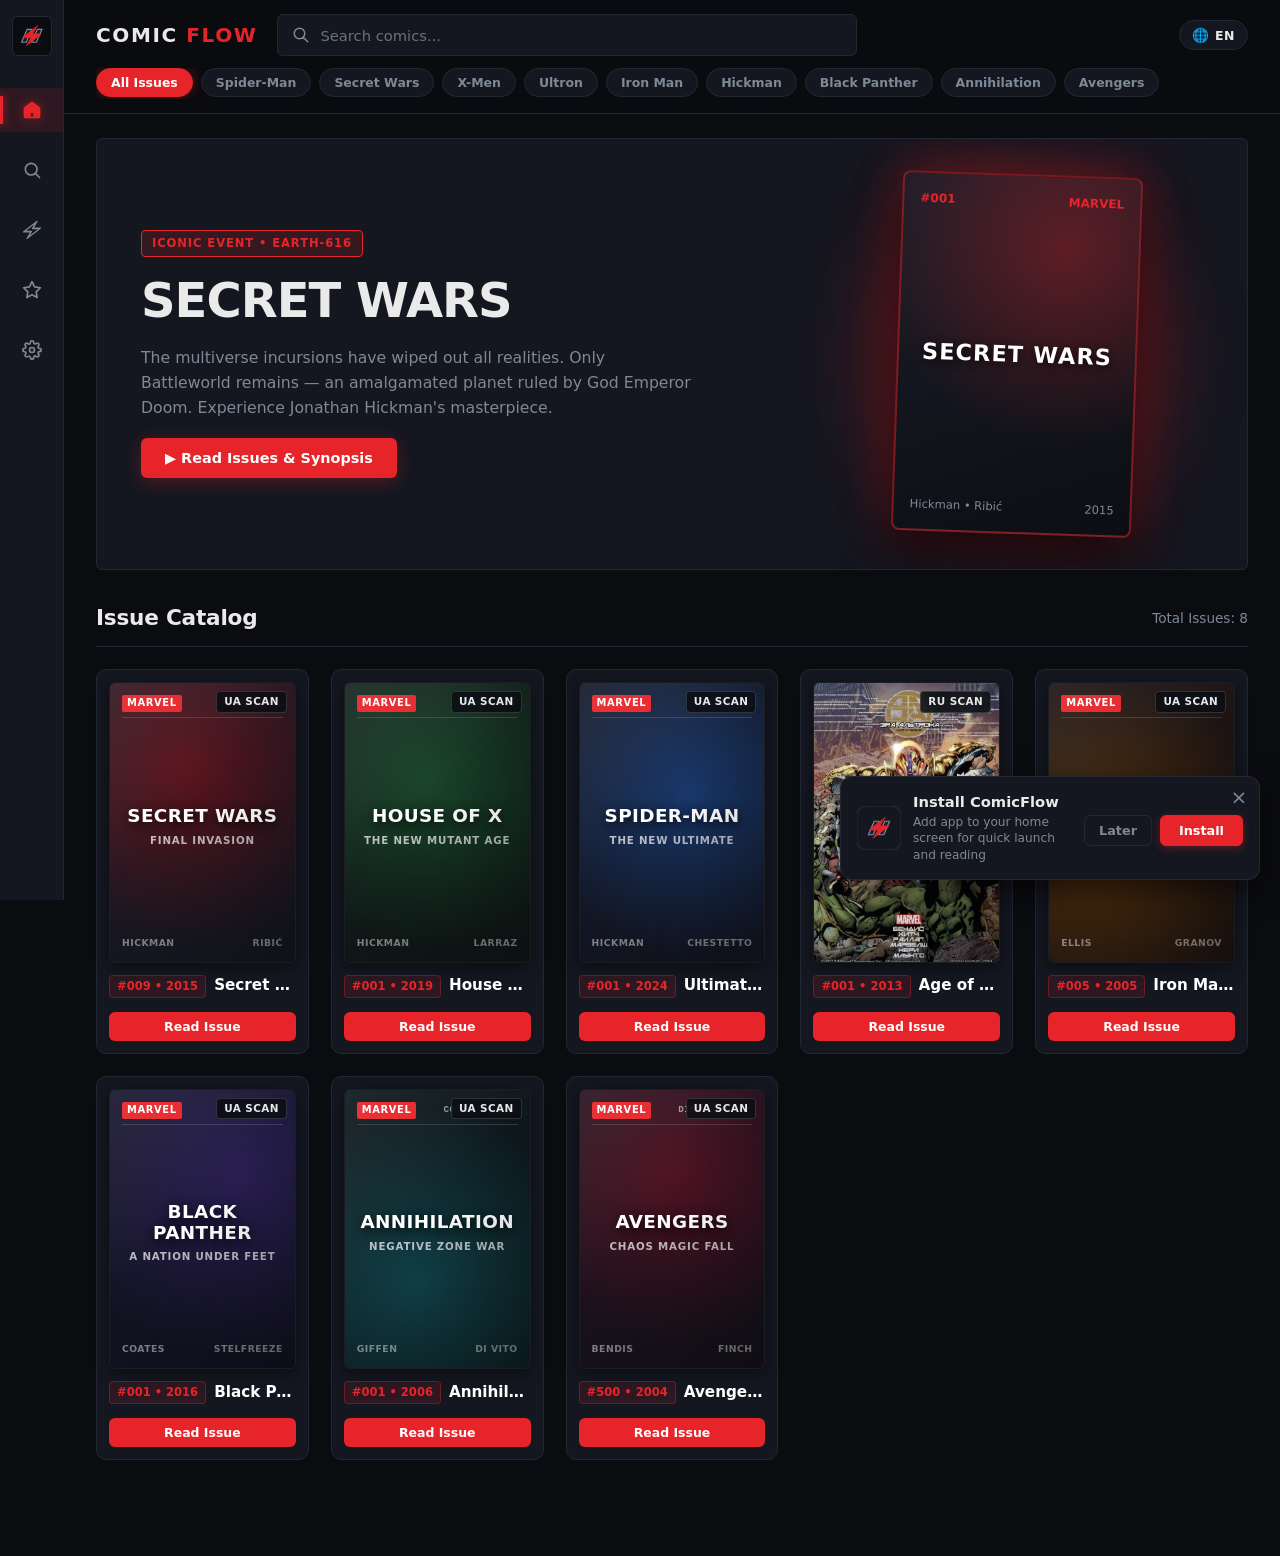
==== commit 102efc19: "fix(ui): restore normal icon size for chronology button in sidebar" ====
--- a/comicflow.html
+++ b/comicflow.html
@@ -79,11 +79,10 @@
                     </svg></button>
                 <button class="nav-btn" data-view="chronology" data-i18n-title="navChronology" title="Хронології"><svg
                         viewBox="0 0 24 24" fill="none" stroke="currentColor" stroke-width="2" stroke-linecap="round"
-                            stroke-linejoin="round" class="nav-chrono-svg">
-                            <g class="chrono-nav-bolt"
-                                transform="translate(12, 12) rotate(0) skewX(-25) scale(2.15) translate(-12, -12)">
-                                <polygon points="13 2 3 14 12 14 11 22 21 10 12 10 13 2"></polygon>
-                            </g>
+                        stroke-linejoin="round">
+                        <g class="chrono-nav-bolt" transform="translate(12, 12) skewX(-25) translate(-12, -12)">
+                            <polygon points="13 2 3 14 12 14 11 22 21 10 12 10 13 2"></polygon>
+                        </g>
                     </svg></button>
                 <button class="nav-btn" data-view="bookmarks" data-i18n-title="navBookmarks" title="Закладки"><svg
                         viewBox="0 0 24 24" fill="none" stroke="currentColor" stroke-width="2" stroke-linecap="round"
@@ -1036,7 +1035,7 @@
                         <svg viewBox="0 0 24 24" fill="none" stroke="currentColor" stroke-width="2"
                             stroke-linecap="round" stroke-linejoin="round" class="chrono-preview-svg">
                             <g id="chrono-preview-bolt"
-                                transform="translate(12, 12) rotate(0) skewX(-25) scale(2.15) translate(-12, -12)">
+                                transform="translate(12, 12) skewX(-25) translate(-12, -12)">
                                 <polygon points="13 2 3 14 12 14 11 22 21 10 12 10 13 2"></polygon>
                             </g>
                         </svg>
@@ -1065,9 +1064,9 @@
                     <div class="logo-control-cell">
                         <div class="logo-control-head">
                             <span class="logo-control-label" data-i18n="chronoScaleLabel">Масштаб (Scale):</span>
-                            <span class="logo-control-val" id="chrono-scale-val">2.15x</span>
-                        </div>
-                        <input type="range" id="chrono-scale-range" min="0.8" max="2.6" step="0.05" value="2.15"
+                            <span class="logo-control-val" id="chrono-scale-val">1x</span>
+                        </div>
+                        <input type="range" id="chrono-scale-range" min="0.6" max="1.5" step="0.05" value="1"
                             class="logo-slider">
                     </div>
                 </div>
--- a/comicflow.css
+++ b/comicflow.css
@@ -4045,8 +4045,4 @@
     width: 100%;
     accent-color: var(--accent);
     cursor: pointer;
-}
-
-.nav-chrono-svg {
-    overflow: visible;
 }
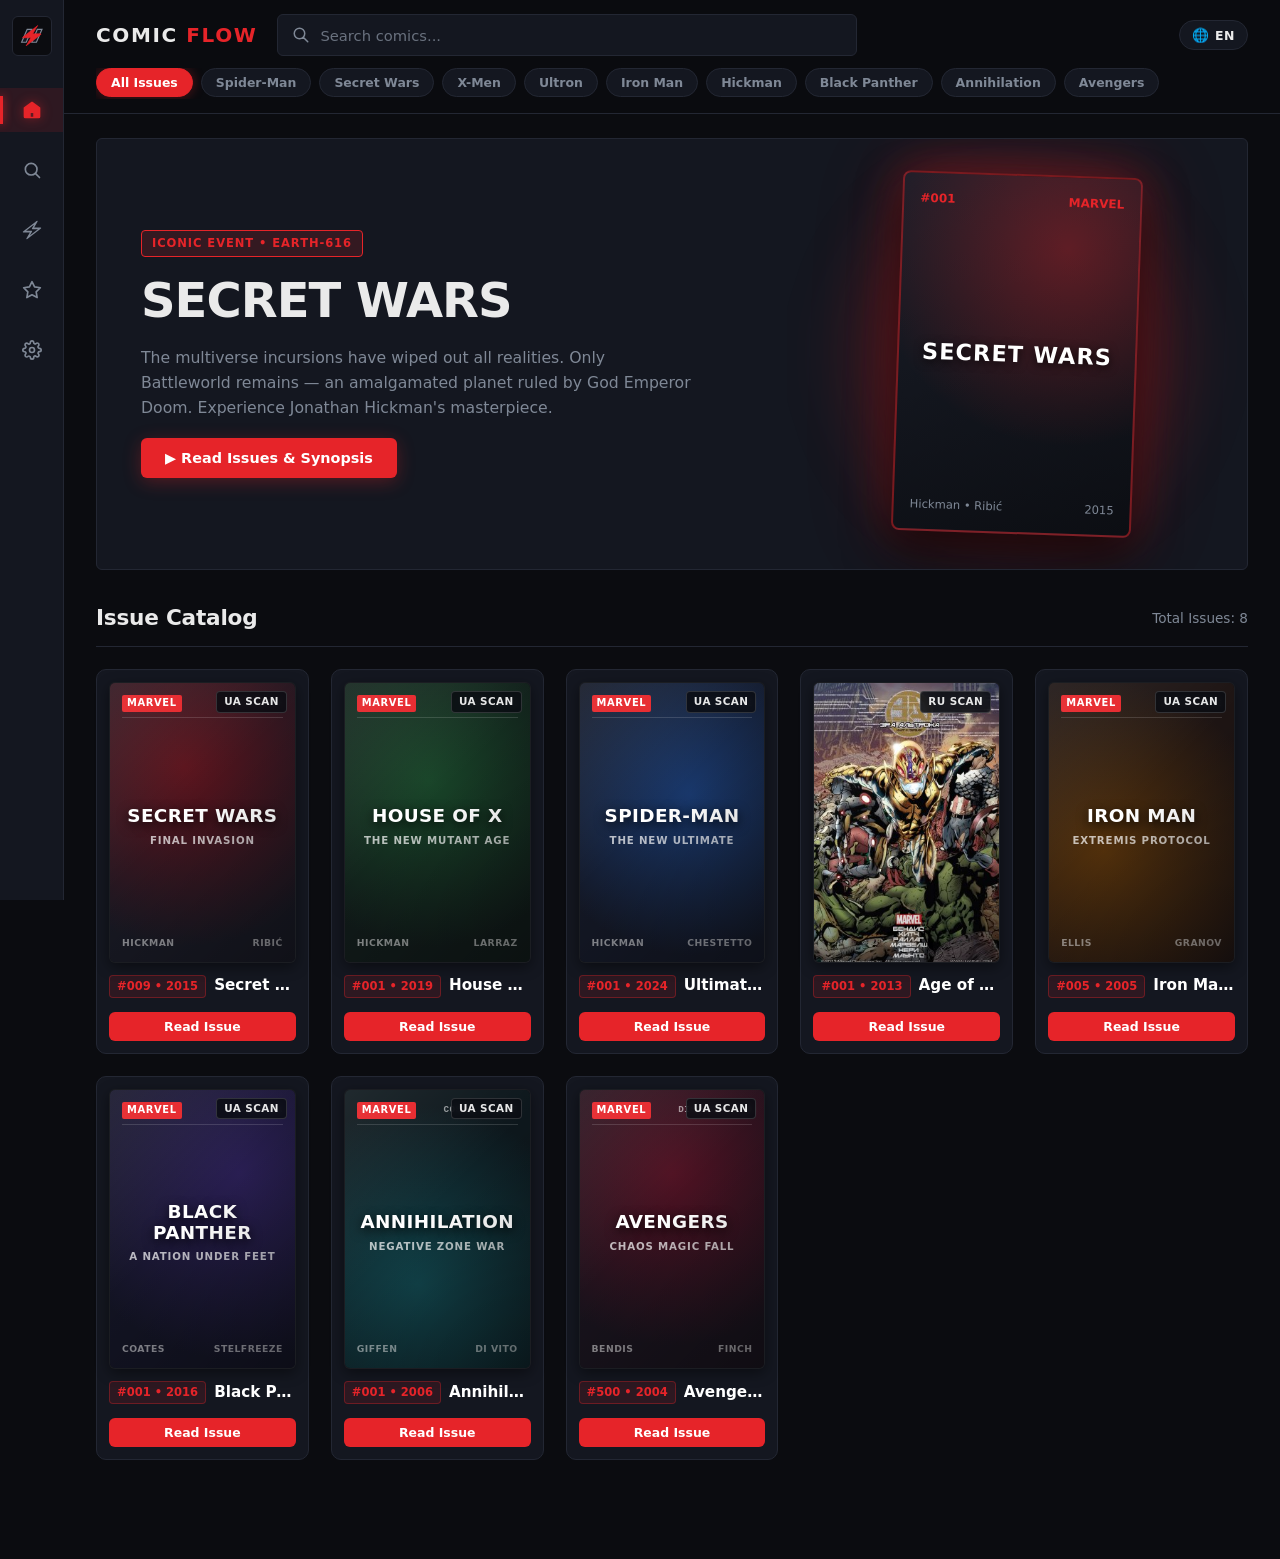
==== commit b8581fac: "fix(mobile): dark system theme color, clean splash icons, native install prompt, and smooth preloade" ====
--- a/comicflow.html
+++ b/comicflow.html
@@ -5,7 +5,7 @@
     <meta charset="UTF-8">
     <meta name="viewport" content="width=device-width, initial-scale=1.0, viewport-fit=cover">
     <title>ComicFlow</title>
-    <meta name="theme-color" id="meta-theme-color" content="#E62429">
+    <meta name="theme-color" id="meta-theme-color" content="#0B0C10">
     <meta name="mobile-web-app-capable" content="yes">
     <meta name="apple-mobile-web-app-capable" content="yes">
     <meta name="apple-mobile-web-app-status-bar-style" content="black-translucent">
@@ -15,12 +15,25 @@
     <link id="dynamic-apple-icon" rel="apple-touch-icon" href="favicon.svg">
     <link rel="manifest" href="manifest.json">
     <link rel="stylesheet" href="comicflow.css">
+    <script>
+        try {
+            const a = localStorage.getItem('comicflow_accent');
+            if (a) {
+                document.documentElement.style.setProperty('--accent', a);
+                const h = a.replace('#', '');
+                const r = parseInt(h.substring(0, 2), 16);
+                const g = parseInt(h.substring(2, 4), 16);
+                const b = parseInt(h.substring(4, 6), 16);
+                document.documentElement.style.setProperty('--accent-rgb', `${r}, ${g}, ${b}`);
+            }
+        } catch (_) {}
+    </script>
     <script src="comicflow.js" defer></script>
 </head>
 
 <body>
     <div id="preloader-overlay" class="preloader-overlay">
-        <div class="logo-link anim-strike" id="preloader-logo" style="--logo-size: 88px;" title="ComicFlow">
+        <div class="logo-link anim-strike no-box" id="preloader-logo" style="--logo-size: 88px;" title="ComicFlow">
             <svg class="logo-icon" viewBox="0 0 64 64" fill="none" xmlns="http://www.w3.org/2000/svg">
                 <polygon class="panel-left" pathLength="100" points="10,46 22,18 32,18 20,46" fill="#141720"
                     stroke="var(--text-muted)" stroke-width="2.5"></polygon>
@@ -1080,45 +1093,6 @@
             </div>
         </div>
     </div>
-
-    <div class="pwa-install-banner" id="pwa-install-banner" role="dialog" aria-labelledby="pwa-banner-title"
-        aria-modal="false">
-        <button type="button" class="pwa-close-btn" id="pwa-close-btn" aria-label="Закрити">×</button>
-        <div class="pwa-install-content">
-            <div class="pwa-install-icon">
-                <svg viewBox="0 0 64 64" fill="none" xmlns="http://www.w3.org/2000/svg">
-                    <rect width="64" height="64" rx="14" fill="#141720" stroke="var(--border)" stroke-width="2" />
-                    <g transform="translate(32, 32) scale(0.7) translate(-32, -32)">
-                        <polygon points="10,46 22,18 32,18 20,46" fill="#1C202B" stroke="var(--text-muted)"
-                            stroke-width="2.5" />
-                        <polygon points="32,46 44,18 54,18 42,46" fill="#1C202B" stroke="var(--text-muted)"
-                            stroke-width="2.5" />
-                        <g transform="translate(32, 32) skewX(-25) scale(2.15) translate(-12, -12)">
-                            <path
-                                d="M13 2L4.09344 12.6879C3.74463 13.1064 3.57023 13.3157 3.56756 13.4925C3.56524 13.6461 3.63372 13.7923 3.75324 13.8889C3.89073 14 4.16316 14 4.70802 14H12L11 22L19.9065 11.3121C20.2553 10.8936 20.4297 10.6843 20.4324 10.5075C20.4347 10.3539 20.3663 10.2077 20.2467 10.1111C20.1092 10 19.8368 10 19.292 10H12L13 2Z"
-                                fill="var(--accent)" stroke="var(--accent)" stroke-width="0.6" stroke-linecap="round"
-                                stroke-linejoin="round" />
-                        </g>
-                    </g>
-                </svg>
-            </div>
-            <div class="pwa-install-text">
-                <div class="pwa-install-title" id="pwa-banner-title" data-i18n="pwaInstallTitle">Встановити ComicFlow
-                </div>
-                <div class="pwa-install-desc" data-i18n="pwaInstallDesc">Додайте додаток на екран для швидкого запуску
-                    та читання</div>
-            </div>
-            <div class="pwa-install-actions">
-                <button type="button" class="pwa-btn-dismiss" id="pwa-dismiss-btn"
-                    data-i18n="pwaDismiss">Пізніше</button>
-                <button type="button" class="pwa-btn-install" id="pwa-install-btn"
-                    data-i18n="pwaInstall">Встановити</button>
-            </div>
-        </div>
-        <div class="pwa-ios-instructions" id="pwa-ios-instructions">
-            <span data-i18n="pwaIosTip">Натисніть «Поділитися» та виберіть «На початковий екран»</span>
-        </div>
-    </div>
 </body>
 
 </html>
--- a/comicflow.css
+++ b/comicflow.css
@@ -545,6 +545,13 @@
     background-image: radial-gradient(circle at center, rgba(var(--accent-rgb), 0.08) 0%, transparent 68%);
 }
 
+#preloader-logo {
+    background: transparent !important;
+    border: none !important;
+    box-shadow: none !important;
+    animation: none !important;
+}
+
 .preloader-overlay.hidden-overlay {
     opacity: 0;
     visibility: hidden;
@@ -964,59 +971,123 @@
     flex: 1;
     display: flex;
     flex-direction: column;
+    position: relative;
+    min-height: 0;
+    overflow-x: clip;
 }
 
 .app-view {
     display: none;
     flex-direction: column;
+    width: 100%;
 }
 
 .app-view.active {
     display: flex;
-    animation: viewFadeIn 0.22s ease-out;
+    position: relative;
+    z-index: 2;
+    animation: viewFadeIn 0.3s cubic-bezier(0.22, 1, 0.36, 1);
+}
+
+.app-view.view-exiting {
+    display: flex !important;
+    position: absolute;
+    top: 0;
+    left: 0;
+    width: 100%;
+    pointer-events: none;
+    z-index: 1;
+}
+
+.app-view.view-exiting-left {
+    animation: slideViewOutLeft 0.3s cubic-bezier(0.22, 1, 0.36, 1) forwards;
+}
+
+.app-view.view-exiting-right {
+    animation: slideViewOutRight 0.3s cubic-bezier(0.22, 1, 0.36, 1) forwards;
+}
+
+.app-view.view-exiting-fade {
+    animation: viewFadeOut 0.25s cubic-bezier(0.22, 1, 0.36, 1) forwards;
+}
+
+.app-view.slide-from-right {
+    animation: slideViewRight 0.3s cubic-bezier(0.22, 1, 0.36, 1);
+}
+
+.app-view.slide-from-left {
+    animation: slideViewLeft 0.3s cubic-bezier(0.22, 1, 0.36, 1);
 }
 
 @keyframes viewFadeIn {
-    from {
+    0% {
         opacity: 0;
-        transform: translateY(6px);
-    }
-
-    to {
+        transform: translate3d(0, 10px, 0) scale(0.99);
+    }
+
+    100% {
         opacity: 1;
-        transform: translateY(0);
-    }
-}
-
-.app-view.slide-from-right {
-    animation: slideViewRight 0.22s cubic-bezier(0.16, 1, 0.3, 1);
-}
-
-.app-view.slide-from-left {
-    animation: slideViewLeft 0.22s cubic-bezier(0.16, 1, 0.3, 1);
+        transform: translate3d(0, 0, 0) scale(1);
+    }
+}
+
+@keyframes viewFadeOut {
+    0% {
+        opacity: 1;
+        transform: translate3d(0, 0, 0) scale(1);
+    }
+
+    100% {
+        opacity: 0;
+        transform: translate3d(0, -6px, 0) scale(0.99);
+    }
 }
 
 @keyframes slideViewRight {
-    from {
+    0% {
         opacity: 0;
-        transform: translateX(36px);
-    }
-
-    to {
+        transform: translate3d(28px, 0, 0);
+    }
+
+    100% {
         opacity: 1;
-        transform: translateX(0);
+        transform: translate3d(0, 0, 0);
+    }
+}
+
+@keyframes slideViewOutLeft {
+    0% {
+        opacity: 1;
+        transform: translate3d(0, 0, 0);
+    }
+
+    100% {
+        opacity: 0;
+        transform: translate3d(-28px, 0, 0);
     }
 }
 
 @keyframes slideViewLeft {
-    from {
+    0% {
         opacity: 0;
-        transform: translateX(-36px);
-    }
-
-    to {
+        transform: translate3d(-28px, 0, 0);
+    }
+
+    100% {
         opacity: 1;
-        transform: translateX(0);
+        transform: translate3d(0, 0, 0);
+    }
+}
+
+@keyframes slideViewOutRight {
+    0% {
+        opacity: 1;
+        transform: translate3d(0, 0, 0);
+    }
+
+    100% {
+        opacity: 0;
+        transform: translate3d(28px, 0, 0);
     }
 }
 
@@ -3065,26 +3136,26 @@
     border: 1px solid var(--border);
     border-radius: 12px;
     box-shadow: 0 20px 50px rgba(0, 0, 0, 0.75), 0 0 30px rgba(var(--accent-rgb), 0.15);
-    animation: panelPopIn 0.22s cubic-bezier(0.16, 1, 0.3, 1);
+    animation: panelPopIn 0.28s cubic-bezier(0.22, 1, 0.36, 1);
 }
 
 .settings-dialog.slide-from-right {
-    animation: slideViewRight 0.22s cubic-bezier(0.16, 1, 0.3, 1);
+    animation: slideViewRight 0.3s cubic-bezier(0.22, 1, 0.36, 1);
 }
 
 .settings-dialog.slide-from-left {
-    animation: slideViewLeft 0.22s cubic-bezier(0.16, 1, 0.3, 1);
+    animation: slideViewLeft 0.3s cubic-bezier(0.22, 1, 0.36, 1);
 }
 
 @keyframes panelPopIn {
-    from {
+    0% {
         opacity: 0;
-        transform: scale(0.95);
-    }
-
-    to {
+        transform: scale(0.96) translate3d(0, 8px, 0);
+    }
+
+    100% {
         opacity: 1;
-        transform: scale(1);
+        transform: scale(1) translate3d(0, 0, 0);
     }
 }
 
@@ -3742,177 +3813,6 @@
     }
 }
 
-.pwa-install-banner {
-    position: fixed;
-    bottom: 20px;
-    right: 20px;
-    z-index: 9999;
-    max-width: 420px;
-    width: calc(100vw - 40px);
-    background: var(--bg-card);
-    border: 1px solid var(--border);
-    border-radius: 12px;
-    padding: 16px;
-    box-shadow: 0 10px 30px rgba(0, 0, 0, 0.6), 0 0 1px rgba(var(--accent-rgb), 0.3);
-    display: none;
-    flex-direction: column;
-    gap: 12px;
-    box-sizing: border-box;
-    transition: transform 0.3s cubic-bezier(0.16, 1, 0.3, 1), opacity 0.3s ease;
-    transform: translateY(20px);
-    opacity: 0;
-}
-
-.pwa-install-banner.visible {
-    display: flex;
-    transform: translateY(0);
-    opacity: 1;
-}
-
-.pwa-close-btn {
-    position: absolute;
-    top: 8px;
-    right: 8px;
-    width: 24px;
-    height: 24px;
-    display: grid;
-    place-items: center;
-    font-size: 1.25rem;
-    color: var(--text-muted);
-    line-height: 1;
-    border-radius: var(--radius);
-    transition: color 0.2s, background-color 0.2s;
-    background: transparent;
-    border: none;
-    cursor: pointer;
-    user-select: none;
-    z-index: 2;
-}
-
-.pwa-close-btn:hover {
-    color: var(--text-main);
-    background-color: rgba(255, 255, 255, 0.08);
-}
-
-body.nav-mode-bottom .pwa-install-banner {
-    bottom: calc(70px + env(safe-area-inset-bottom, 0px));
-}
-
-@media (max-width: 768px) {
-    .pwa-install-banner {
-        left: 12px;
-        right: 12px;
-        bottom: calc(70px + env(safe-area-inset-bottom, 0px));
-        width: auto;
-        max-width: none;
-        padding: 14px;
-    }
-}
-
-.pwa-install-content {
-    display: flex;
-    align-items: center;
-    gap: 12px;
-}
-
-.pwa-install-icon {
-    width: 44px;
-    height: 44px;
-    flex-shrink: 0;
-    border-radius: var(--radius);
-    overflow: hidden;
-}
-
-.pwa-install-icon svg {
-    width: 100%;
-    height: 100%;
-    display: block;
-}
-
-.pwa-install-text {
-    flex: 1;
-    min-width: 0;
-}
-
-.pwa-install-title {
-    font-size: 0.92rem;
-    font-weight: 700;
-    color: var(--text-main);
-    line-height: 1.25;
-}
-
-.pwa-install-desc {
-    font-size: 0.76rem;
-    color: var(--text-muted);
-    line-height: 1.35;
-    margin-top: 2px;
-}
-
-.pwa-install-actions {
-    display: flex;
-    align-items: center;
-    justify-content: flex-end;
-    gap: 8px;
-    margin-top: 4px;
-}
-
-.pwa-btn-dismiss {
-    padding: 7px 14px;
-    font-size: 0.8rem;
-    font-weight: 600;
-    color: var(--text-muted);
-    border-radius: var(--radius);
-    background: transparent;
-    border: 1px solid var(--border);
-    cursor: pointer;
-    transition: all 0.2s ease;
-}
-
-.pwa-btn-dismiss:hover {
-    color: var(--text-main);
-    border-color: rgba(var(--accent-rgb), 0.4);
-}
-
-.pwa-btn-install {
-    padding: 7px 18px;
-    font-size: 0.8rem;
-    font-weight: 700;
-    color: var(--accent-contrast);
-    background: var(--accent);
-    border-radius: var(--radius);
-    border: 1px solid var(--accent);
-    cursor: pointer;
-    box-shadow: 0 2px 8px rgba(var(--accent-rgb), 0.35);
-    transition: all 0.2s ease;
-}
-
-.pwa-btn-install:hover {
-    filter: brightness(1.1);
-    transform: translateY(-1px);
-}
-
-.pwa-ios-instructions {
-    display: none;
-    padding: 10px 12px;
-    background: var(--bg-elevated);
-    border: 1px dashed var(--border);
-    border-radius: var(--radius);
-    font-size: 0.78rem;
-    color: var(--text-main);
-    line-height: 1.4;
-}
-
-.pwa-ios-instructions.visible {
-    display: block;
-}
-
-.pwa-ios-instructions .inline-icon {
-    width: 14px;
-    height: 14px;
-    display: inline-block;
-    vertical-align: -2px;
-}
-
 .settings-subdialog-wide {
     width: min(620px, 94vw);
     display: flex;
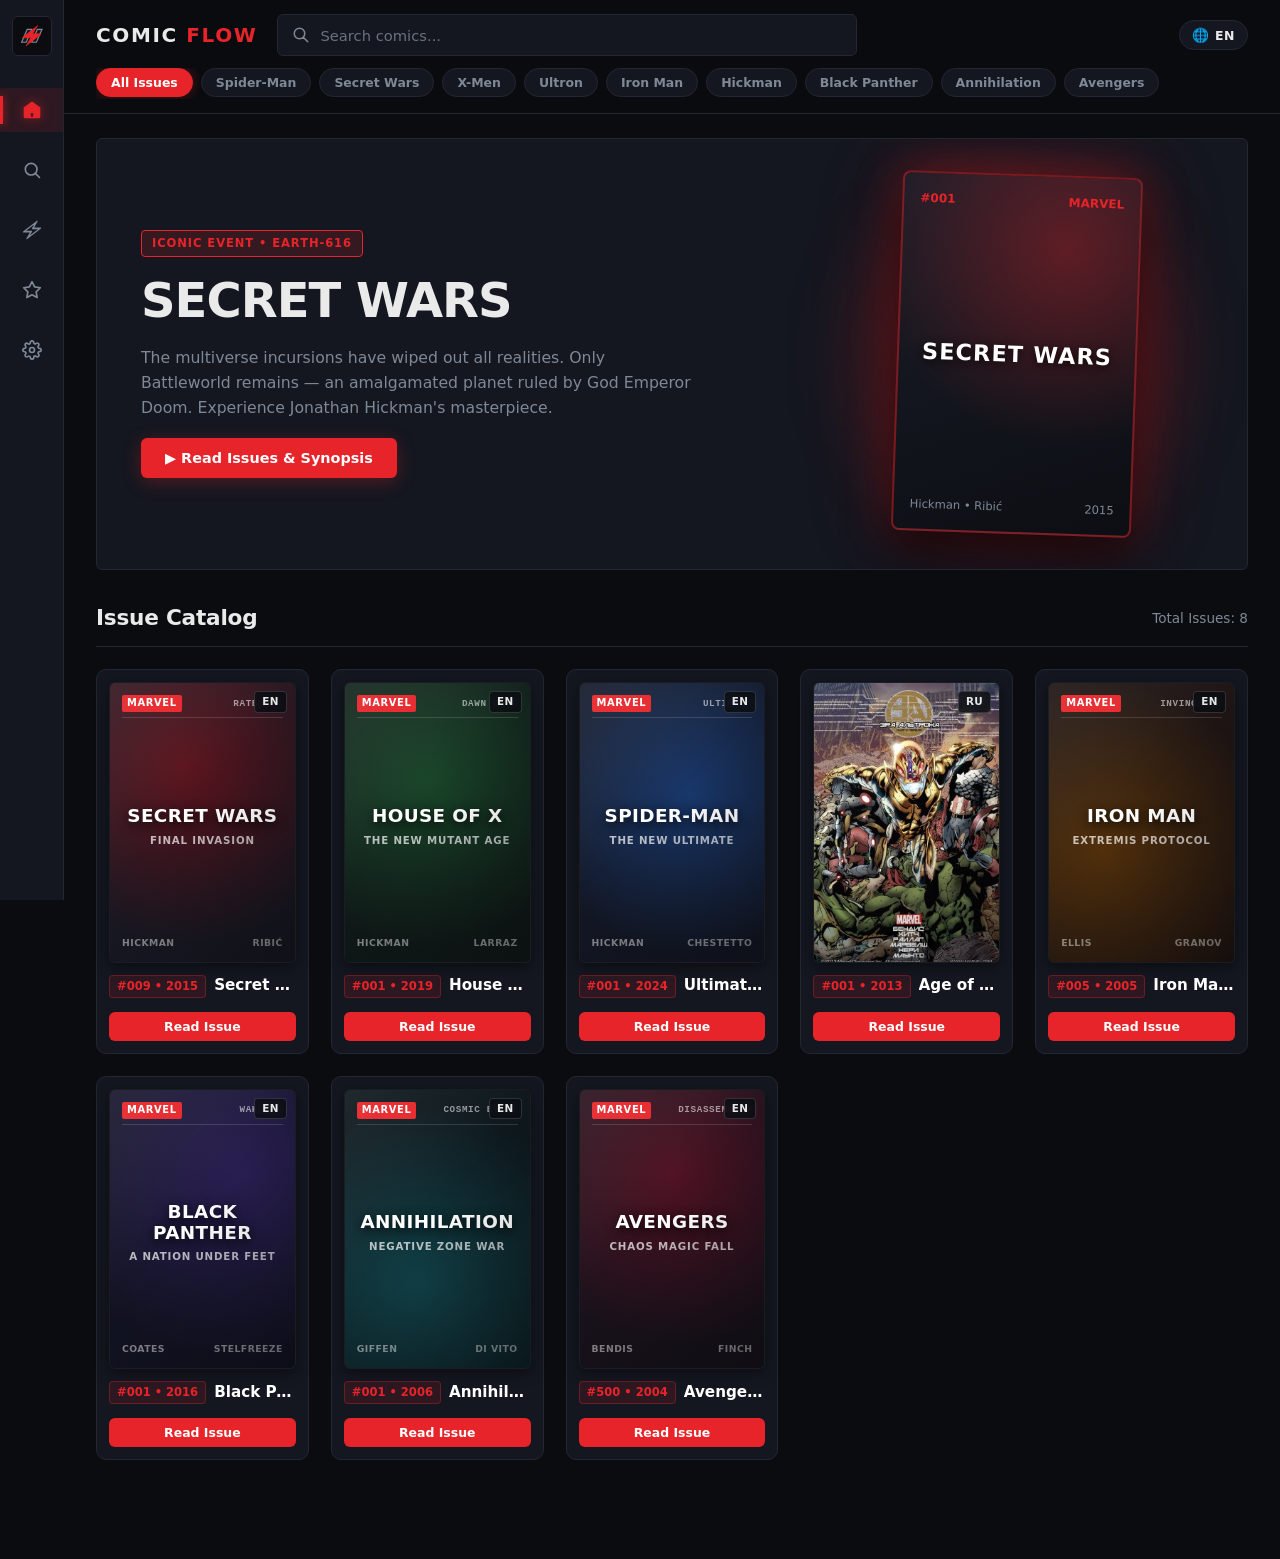
==== commit 800e0537: "feat(i18n): clean scan badges without 'скан' and smart language fallback system for cards and titles" ====
--- a/comicflow.html
+++ b/comicflow.html
@@ -699,7 +699,7 @@
                             </div>
                             <div class="title-cover-column">
                                 <div class="title-cover-frame" id="title-cover-frame">
-                                    <span class="card-lang-pill">RU</span>
+                                    <span class="card-lang-pill" id="title-cover-lang-pill">UA</span>
                                     <div class="title-cover-art" id="title-cover-art">
                                         <div class="cover-top-strip">
                                             <span class="cover-publisher" id="title-cover-publisher">MARVEL</span>
@@ -802,7 +802,7 @@
                                 </div>
                             </div>
                             <div class="reader-navbar-right">
-                                <span class="reader-scan-lang-badge" id="reader-scan-lang-badge">RU скан</span>
+                                <span class="reader-scan-lang-badge" id="reader-scan-lang-badge">RU</span>
                                 <select class="reader-chapter-select" id="reader-chapter-select"
                                     aria-label="Вибір розділу">
                                 </select>
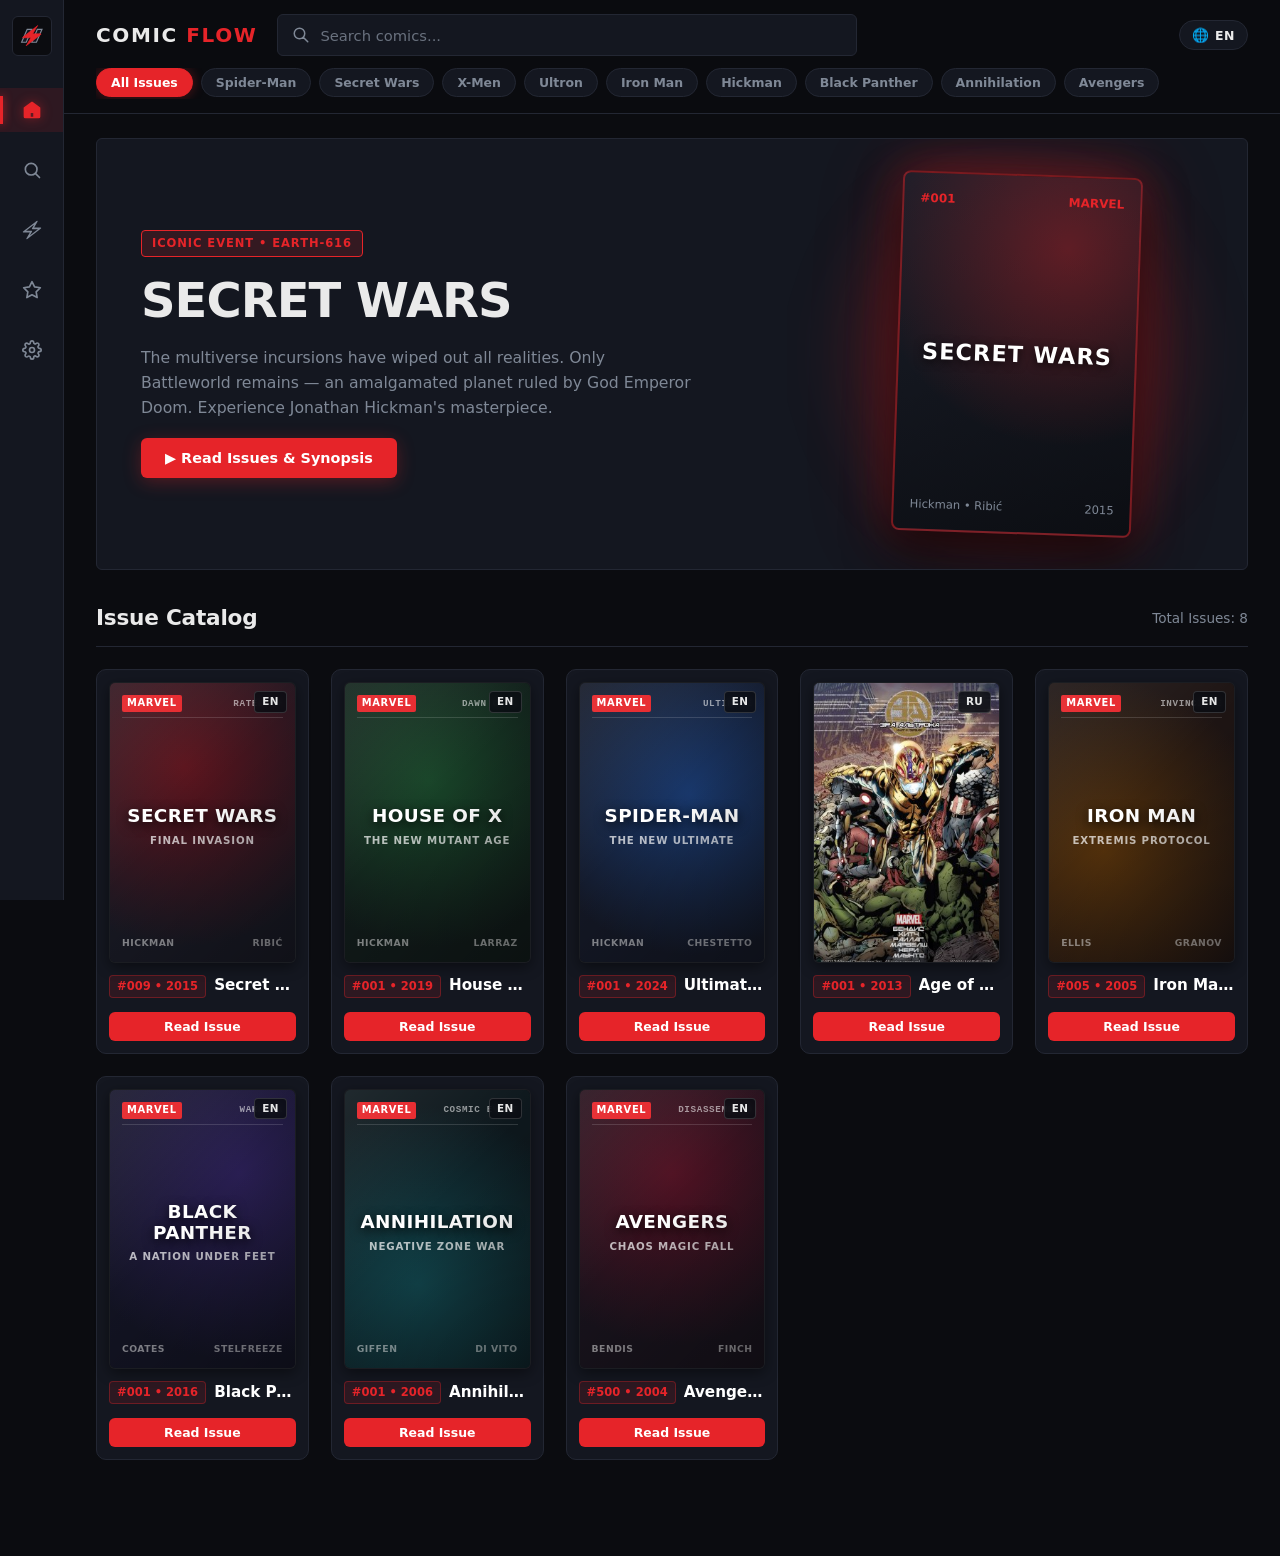
==== commit e468a3cb: "refactor(settings): completely remove bolt geometry and tilt settings from settings modal" ====
--- a/comicflow.html
+++ b/comicflow.html
@@ -857,12 +857,6 @@
                         </span>
                     </button>
 
-                    <button type="button" class="settings-row" data-dialog="dialog-chrono-icon">
-                        <span class="settings-row-label" data-i18n="settingsChronoIcon">Геометрія та нахил
-                            блискавки</span>
-                        <span class="settings-row-value" id="settings-val-chrono-icon">0° / -25° (2.15x)</span>
-                    </button>
-
                     <button type="button" class="settings-row" data-dialog="dialog-lang">
                         <span class="settings-row-label" data-i18n="settingsLangHeading">Мова інтерфейсу та
                             видань</span>
@@ -1027,71 +1021,7 @@
             </div>
         </div>
 
-        <div class="settings-subdialog-overlay" id="dialog-chrono-icon" role="dialog" aria-modal="true">
-            <div class="settings-subdialog settings-subdialog-wide">
-                <div class="logo-settings-header">
-                    <div>
-                        <h4 class="subdialog-title" data-i18n="chronoIconTitle">ГЕОМЕТРІЯ ТА НАХИЛ БЛИСКАВКИ</h4>
-                        <div class="subdialog-prompt" data-i18n="chronoIconDesc">Налаштуйте кут так, щоб блискавка
-                            ідеально лежала вздовж нахилених панелей коміксу</div>
-                    </div>
-                    <div class="logo-presets-row">
-                        <button type="button" id="chrono-preset-parallel-btn" class="logo-preset-btn"
-                            data-i18n="chronoPresetParallel">Фірмовий нахил (16° / -6°)</button>
-                        <button type="button" id="chrono-preset-upright-btn" class="logo-preset-btn"
-                            data-i18n="chronoPresetUpright">Рівно (0°)</button>
-                    </div>
-                </div>
-
-                <div class="logo-preview-box">
-                    <div class="chrono-preview-card">
-                        <svg viewBox="0 0 24 24" fill="none" stroke="currentColor" stroke-width="2"
-                            stroke-linecap="round" stroke-linejoin="round" class="chrono-preview-svg">
-                            <g id="chrono-preview-bolt"
-                                transform="translate(12, 12) skewX(-25) translate(-12, -12)">
-                                <polygon points="13 2 3 14 12 14 11 22 21 10 12 10 13 2"></polygon>
-                            </g>
-                        </svg>
-                    </div>
-                </div>
-
-                <div class="logo-controls-grid">
-                    <div class="logo-control-cell">
-                        <div class="logo-control-head">
-                            <span class="logo-control-label" data-i18n="chronoRotateLabel">Поворот (Rotate):</span>
-                            <span class="logo-control-val" id="chrono-rotate-val">0°</span>
-                        </div>
-                        <input type="range" id="chrono-rotate-range" min="-30" max="35" step="1" value="0"
-                            class="logo-slider">
-                    </div>
-
-                    <div class="logo-control-cell">
-                        <div class="logo-control-head">
-                            <span class="logo-control-label" data-i18n="chronoSkewLabel">Нахил (Skew X):</span>
-                            <span class="logo-control-val" id="chrono-skew-val">-25°</span>
-                        </div>
-                        <input type="range" id="chrono-skew-range" min="-35" max="35" step="1" value="-25"
-                            class="logo-slider">
-                    </div>
-
-                    <div class="logo-control-cell">
-                        <div class="logo-control-head">
-                            <span class="logo-control-label" data-i18n="chronoScaleLabel">Масштаб (Scale):</span>
-                            <span class="logo-control-val" id="chrono-scale-val">1x</span>
-                        </div>
-                        <input type="range" id="chrono-scale-range" min="0.6" max="1.5" step="0.05" value="1"
-                            class="logo-slider">
-                    </div>
-                </div>
-
-                <div class="subdialog-actions">
-                    <button type="button" class="subdialog-action-btn cancel-btn" data-close-dialog
-                        data-i18n="btnCancel">Скасувати</button>
-                    <button type="button" class="subdialog-action-btn save-btn" data-save-dialog="chrono-icon"
-                        data-i18n="btnSave">Зберегти</button>
-                </div>
-            </div>
-        </div>
+
     </div>
 </body>
 
--- a/comicflow.css
+++ b/comicflow.css
@@ -986,7 +986,10 @@
     display: flex;
     position: relative;
     z-index: 2;
-    animation: viewFadeIn 0.3s cubic-bezier(0.22, 1, 0.36, 1);
+}
+
+.app-view.active:not(.slide-from-right):not(.slide-from-left):not(.slide-from-pop) {
+    animation: viewFadeIn 0.25s cubic-bezier(0.25, 1, 0.5, 1);
 }
 
 .app-view.view-exiting {
@@ -1000,94 +1003,120 @@
 }
 
 .app-view.view-exiting-left {
-    animation: slideViewOutLeft 0.3s cubic-bezier(0.22, 1, 0.36, 1) forwards;
+    animation: slideViewOutLeft 0.32s cubic-bezier(0.25, 1, 0.5, 1) forwards;
+    will-change: transform;
 }
 
 .app-view.view-exiting-right {
-    animation: slideViewOutRight 0.3s cubic-bezier(0.22, 1, 0.36, 1) forwards;
+    animation: slideViewOutRight 0.32s cubic-bezier(0.25, 1, 0.5, 1) forwards;
+    will-change: transform;
+}
+
+.app-view.view-exiting-push {
+    animation: slideViewOutParallax 0.32s cubic-bezier(0.25, 1, 0.5, 1) forwards;
+    will-change: transform, opacity;
 }
 
 .app-view.view-exiting-fade {
-    animation: viewFadeOut 0.25s cubic-bezier(0.22, 1, 0.36, 1) forwards;
+    animation: viewFadeOut 0.22s cubic-bezier(0.25, 1, 0.5, 1) forwards;
 }
 
 .app-view.slide-from-right {
-    animation: slideViewRight 0.3s cubic-bezier(0.22, 1, 0.36, 1);
+    animation: slideViewRight 0.32s cubic-bezier(0.25, 1, 0.5, 1);
+    will-change: transform;
 }
 
 .app-view.slide-from-left {
-    animation: slideViewLeft 0.3s cubic-bezier(0.22, 1, 0.36, 1);
+    animation: slideViewLeft 0.32s cubic-bezier(0.25, 1, 0.5, 1);
+    will-change: transform;
+}
+
+.app-view.slide-from-pop {
+    animation: slideViewInParallax 0.32s cubic-bezier(0.25, 1, 0.5, 1);
+    will-change: transform, opacity;
 }
 
 @keyframes viewFadeIn {
     0% {
         opacity: 0;
-        transform: translate3d(0, 10px, 0) scale(0.99);
     }
 
     100% {
         opacity: 1;
-        transform: translate3d(0, 0, 0) scale(1);
     }
 }
 
 @keyframes viewFadeOut {
     0% {
         opacity: 1;
-        transform: translate3d(0, 0, 0) scale(1);
     }
 
     100% {
         opacity: 0;
-        transform: translate3d(0, -6px, 0) scale(0.99);
     }
 }
 
 @keyframes slideViewRight {
     0% {
-        opacity: 0;
-        transform: translate3d(28px, 0, 0);
+        transform: translate3d(100%, 0, 0);
     }
 
     100% {
-        opacity: 1;
         transform: translate3d(0, 0, 0);
     }
 }
 
 @keyframes slideViewOutLeft {
     0% {
-        opacity: 1;
         transform: translate3d(0, 0, 0);
     }
 
     100% {
-        opacity: 0;
-        transform: translate3d(-28px, 0, 0);
+        transform: translate3d(-100%, 0, 0);
     }
 }
 
 @keyframes slideViewLeft {
     0% {
-        opacity: 0;
-        transform: translate3d(-28px, 0, 0);
+        transform: translate3d(-100%, 0, 0);
     }
 
     100% {
-        opacity: 1;
         transform: translate3d(0, 0, 0);
     }
 }
 
 @keyframes slideViewOutRight {
     0% {
+        transform: translate3d(0, 0, 0);
+    }
+
+    100% {
+        transform: translate3d(100%, 0, 0);
+    }
+}
+
+@keyframes slideViewOutParallax {
+    0% {
+        transform: translate3d(0, 0, 0);
         opacity: 1;
+    }
+
+    100% {
+        transform: translate3d(-28%, 0, 0);
+        opacity: 0.65;
+    }
+}
+
+@keyframes slideViewInParallax {
+    0% {
+        transform: translate3d(-28%, 0, 0);
+        opacity: 0.65;
+    }
+
+    100% {
         transform: translate3d(0, 0, 0);
-    }
-
-    100% {
-        opacity: 0;
-        transform: translate3d(28px, 0, 0);
+        opacity: 1;
     }
 }
 
@@ -2056,7 +2085,7 @@
 .title-breadcrumb-bar {
     display: flex;
     align-items: center;
-    justify-content: space-around;
+    justify-content: space-between;
     gap: 16px;
     padding-bottom: 14px;
     border-bottom: 1px solid var(--border);
@@ -3509,6 +3538,10 @@
         box-sizing: border-box;
     }
 
+    .title-breadcrumb-bar {
+        justify-content: space-around;
+    }
+
     body:not(.nav-mode-side) .settings-modal {
         left: 0;
         bottom: calc(58px + env(safe-area-inset-bottom, 0px));
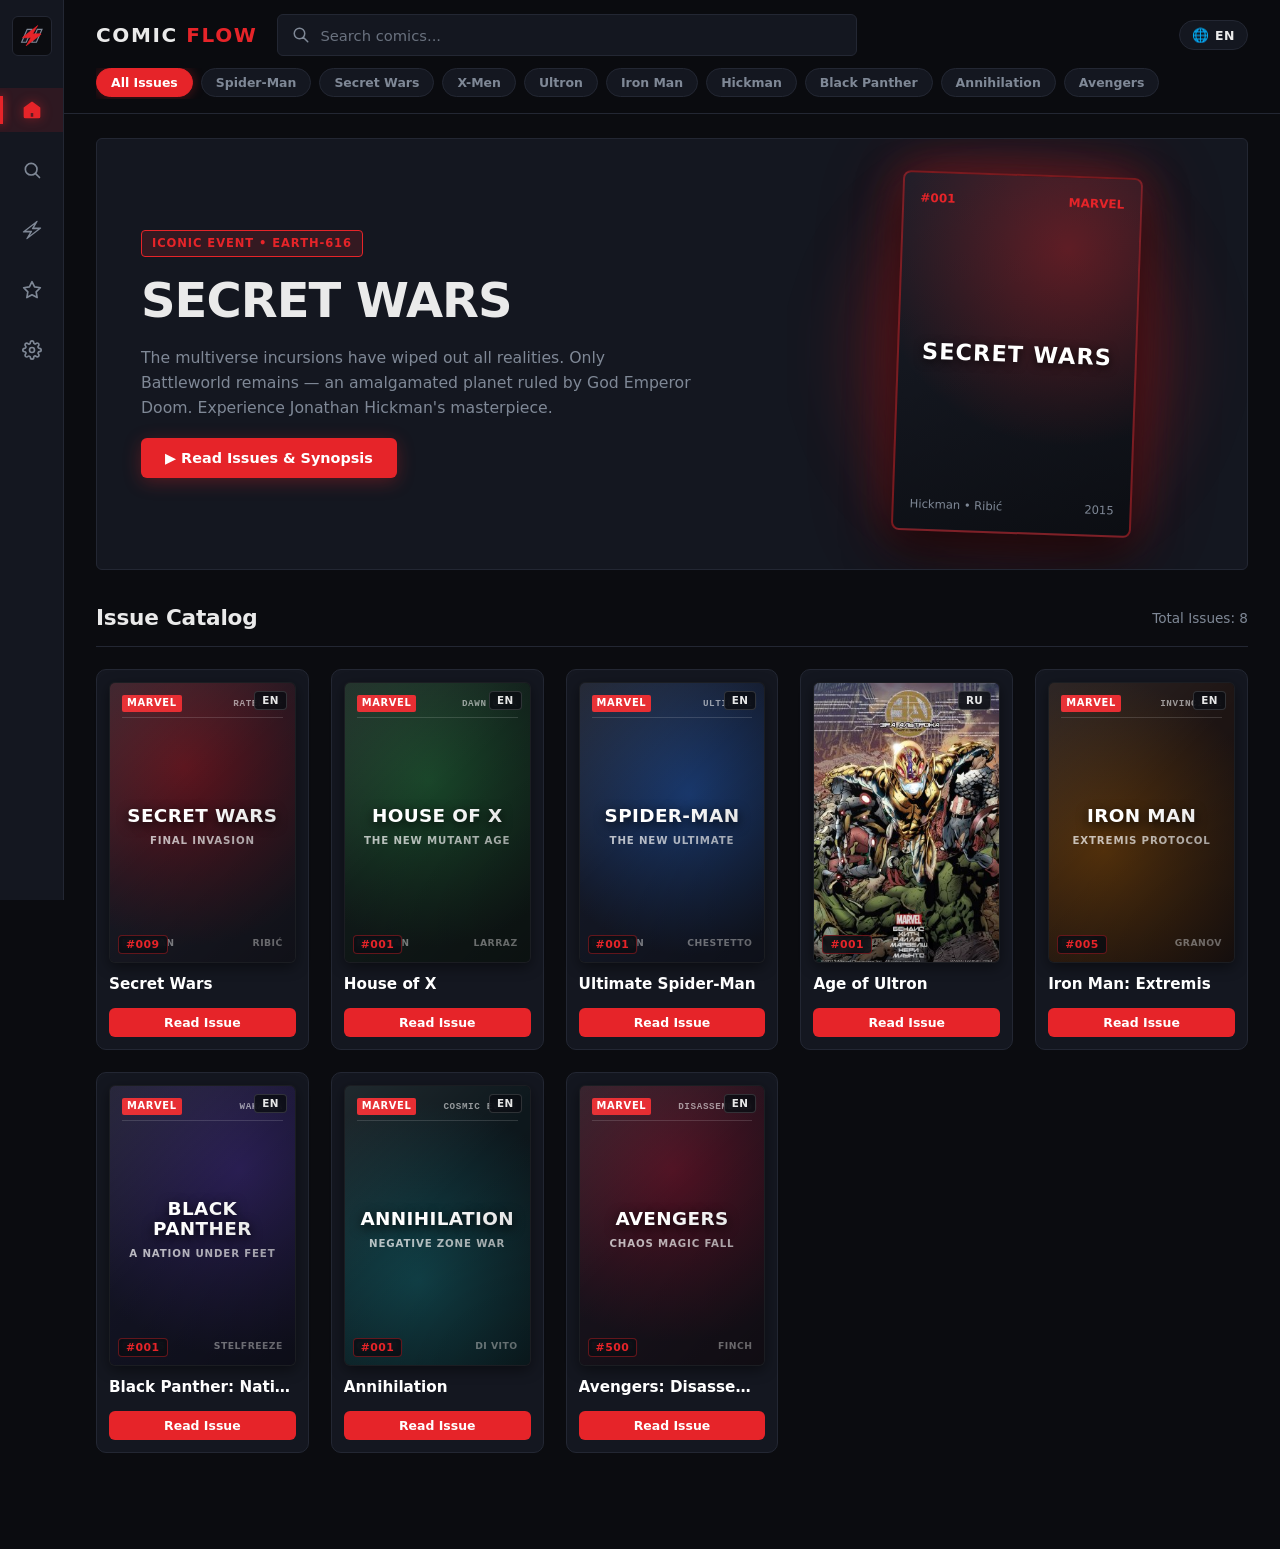
==== commit 1732af11: "feat(cards): position issue number bottom-left diagonal to scan badge, remove year, and scale down m" ====
--- a/comicflow.html
+++ b/comicflow.html
@@ -193,6 +193,8 @@
                             <article class="comic-card" data-comic-id="secret-wars"
                                 data-tags="616 events cosmic secret wars hickman">
                                 <div class="card-cover-wrap">
+                                    <span class="card-lang-pill">UA</span>
+                                    <span class="card-issue-pill">#009</span>
                                     <div class="card-cover-art"
                                         style="background: radial-gradient(circle at 40% 30%, #5a121b 0%, #171822 80%);">
                                         <div class="cover-top-strip">
@@ -211,11 +213,9 @@
                                 </div>
                                 <div class="card-details">
                                     <div class="card-row-top">
-                                        <span class="card-issue">#009</span>
                                         <span class="card-title">Secret Wars</span>
                                     </div>
                                     <div class="card-row-bottom">
-                                        <span class="card-year">2015</span>
                                         <button class="card-read-btn js-open-title" data-comic-id="secret-wars">Читати
                                             випуск</button>
                                     </div>
@@ -225,6 +225,8 @@
                             <article class="comic-card" data-comic-id="house-of-x"
                                 data-tags="x-men house of x hickman mutants 616 krakoa">
                                 <div class="card-cover-wrap">
+                                    <span class="card-lang-pill">UA</span>
+                                    <span class="card-issue-pill">#001</span>
                                     <div class="card-cover-art"
                                         style="background: radial-gradient(circle at 45% 35%, #184428 0%, #101918 80%);">
                                         <div class="cover-top-strip">
@@ -243,11 +245,9 @@
                                 </div>
                                 <div class="card-details">
                                     <div class="card-row-top">
-                                        <span class="card-issue">#001</span>
                                         <span class="card-title">House of X</span>
                                     </div>
                                     <div class="card-row-bottom">
-                                        <span class="card-year">2019</span>
                                         <button class="card-read-btn js-open-title" data-comic-id="house-of-x">Читати
                                             випуск</button>
                                     </div>
@@ -257,6 +257,8 @@
                             <article class="comic-card" data-comic-id="spider-man"
                                 data-tags="spider-man ultimate 1610 ongoing hickman peter parker">
                                 <div class="card-cover-wrap">
+                                    <span class="card-lang-pill">UA</span>
+                                    <span class="card-issue-pill">#001</span>
                                     <div class="card-cover-art"
                                         style="background: radial-gradient(circle at 60% 40%, #19386c 0%, #131724 80%);">
                                         <div class="cover-top-strip">
@@ -275,11 +277,9 @@
                                 </div>
                                 <div class="card-details">
                                     <div class="card-row-top">
-                                        <span class="card-issue">#001</span>
                                         <span class="card-title">Ultimate Spider-Man</span>
                                     </div>
                                     <div class="card-row-bottom">
-                                        <span class="card-year">2024</span>
                                         <button class="card-read-btn js-open-title" data-comic-id="spider-man">Читати
                                             випуск</button>
                                     </div>
@@ -289,15 +289,15 @@
                             <article class="comic-card" data-comic-id="ultron"
                                 data-tags="ultron avengers 616 events bendis age of ultron">
                                 <div class="card-cover-wrap">
+                                    <span class="card-lang-pill">RU</span>
+                                    <span class="card-issue-pill">#001</span>
                                     <img src="images/ultron/cover.jpg" alt="Age of Ultron" class="cover-image-pic">
                                 </div>
                                 <div class="card-details">
                                     <div class="card-row-top">
-                                        <span class="card-issue">#001</span>
                                         <span class="card-title">Age of Ultron</span>
                                     </div>
                                     <div class="card-row-bottom">
-                                        <span class="card-year">2013</span>
                                         <button class="card-read-btn js-open-title" data-comic-id="ultron">Читати
                                             випуск</button>
                                     </div>
@@ -307,6 +307,8 @@
                             <article class="comic-card" data-comic-id="iron-man"
                                 data-tags="iron man 616 extremis ellis tony stark">
                                 <div class="card-cover-wrap">
+                                    <span class="card-lang-pill">UA</span>
+                                    <span class="card-issue-pill">#005</span>
                                     <div class="card-cover-art"
                                         style="background: radial-gradient(circle at 30% 60%, #52300b 0%, #1d1413 80%);">
                                         <div class="cover-top-strip">
@@ -325,11 +327,9 @@
                                 </div>
                                 <div class="card-details">
                                     <div class="card-row-top">
-                                        <span class="card-issue">#005</span>
                                         <span class="card-title">Iron Man: Extremis</span>
                                     </div>
                                     <div class="card-row-bottom">
-                                        <span class="card-year">2005</span>
                                         <button class="card-read-btn js-open-title" data-comic-id="iron-man">Читати
                                             випуск</button>
                                     </div>
@@ -339,6 +339,8 @@
                             <article class="comic-card" data-comic-id="black-panther"
                                 data-tags="black panther wakanda 616 ongoing coates t'challa">
                                 <div class="card-cover-wrap">
+                                    <span class="card-lang-pill">UA</span>
+                                    <span class="card-issue-pill">#001</span>
                                     <div class="card-cover-art"
                                         style="background: radial-gradient(circle at 70% 30%, #291e52 0%, #121322 80%);">
                                         <div class="cover-top-strip">
@@ -357,11 +359,9 @@
                                 </div>
                                 <div class="card-details">
                                     <div class="card-row-top">
-                                        <span class="card-issue">#001</span>
                                         <span class="card-title">Black Panther: Nation</span>
                                     </div>
                                     <div class="card-row-bottom">
-                                        <span class="card-year">2016</span>
                                         <button class="card-read-btn js-open-title" data-comic-id="black-panther">Читати
                                             випуск</button>
                                     </div>
@@ -371,6 +371,8 @@
                             <article class="comic-card" data-comic-id="annihilation"
                                 data-tags="cosmic 616 annihilation giffen nova galactus">
                                 <div class="card-cover-wrap">
+                                    <span class="card-lang-pill">EN</span>
+                                    <span class="card-issue-pill">#001</span>
                                     <div class="card-cover-art"
                                         style="background: radial-gradient(circle at 40% 70%, #114249 0%, #0d171c 80%);">
                                         <div class="cover-top-strip">
@@ -389,11 +391,9 @@
                                 </div>
                                 <div class="card-details">
                                     <div class="card-row-top">
-                                        <span class="card-issue">#001</span>
                                         <span class="card-title">Annihilation</span>
                                     </div>
                                     <div class="card-row-bottom">
-                                        <span class="card-year">2006</span>
                                         <button class="card-read-btn js-open-title" data-comic-id="annihilation">Читати
                                             випуск</button>
                                     </div>
@@ -403,6 +403,8 @@
                             <article class="comic-card" data-comic-id="avengers"
                                 data-tags="avengers 616 events bendis disassembled scarlet witch">
                                 <div class="card-cover-wrap">
+                                    <span class="card-lang-pill">UA</span>
+                                    <span class="card-issue-pill">#500</span>
                                     <div class="card-cover-art"
                                         style="background: radial-gradient(circle at 50% 30%, #4f1122 0%, #17121b 80%);">
                                         <div class="cover-top-strip">
@@ -421,11 +423,9 @@
                                 </div>
                                 <div class="card-details">
                                     <div class="card-row-top">
-                                        <span class="card-issue">#500</span>
                                         <span class="card-title">Avengers: Disassembled</span>
                                     </div>
                                     <div class="card-row-bottom">
-                                        <span class="card-year">2004</span>
                                         <button class="card-read-btn js-open-title" data-comic-id="avengers">Читати
                                             випуск</button>
                                     </div>
--- a/comicflow.css
+++ b/comicflow.css
@@ -1495,15 +1495,24 @@
     min-width: 0;
 }
 
+.card-issue-pill,
 .card-issue {
-    color: var(--accent);
-    font-weight: 800;
-    font-size: 0.72rem;
-    background: rgba(var(--accent-rgb), 0.12);
+    position: absolute;
+    bottom: 8px;
+    left: 8px;
     padding: 2px 7px;
     border-radius: 4px;
-    border: 1px solid rgba(var(--accent-rgb), 0.35);
-    flex-shrink: 0;
+    background: rgba(10, 12, 18, 0.85);
+    border: 1px solid rgba(var(--accent-rgb), 0.4);
+    color: var(--accent);
+    font-size: 0.68rem;
+    font-weight: 800;
+    letter-spacing: 0.04em;
+    backdrop-filter: blur(4px);
+    -webkit-backdrop-filter: blur(4px);
+    z-index: 3;
+    pointer-events: none;
+    line-height: 1.2;
 }
 
 .card-title {
@@ -1515,6 +1524,7 @@
     overflow: hidden;
     text-overflow: ellipsis;
     min-width: 0;
+    width: 100%;
 }
 
 .card-row-bottom {
@@ -2610,8 +2620,11 @@
     letter-spacing: 0.04em;
     color: rgba(255, 255, 255, 0.9);
     backdrop-filter: blur(4px);
+    -webkit-backdrop-filter: blur(4px);
     z-index: 3;
     text-transform: uppercase;
+    pointer-events: none;
+    line-height: 1.2;
 }
 
 .reader-scroll-progress-line {
@@ -3815,8 +3828,6 @@
         padding: 24px;
     }
 
-
-
     .hero-title {
         font-size: 1.75rem;
     }
@@ -3825,9 +3836,34 @@
         grid-template-columns: repeat(auto-fill, minmax(150px, 1fr));
         gap: 14px;
     }
+
+    .card-title {
+        font-size: 0.82rem;
+        line-height: 1.25;
+    }
 }
 
 @media (max-width: 480px) {
+    .card-title {
+        font-size: 0.76rem;
+        line-height: 1.2;
+    }
+
+    .card-issue-pill,
+    .card-issue {
+        bottom: 6px;
+        left: 6px;
+        padding: 2px 5px;
+        font-size: 0.62rem;
+    }
+
+    .card-lang-pill {
+        top: 6px;
+        right: 6px;
+        padding: 2px 5px;
+        font-size: 0.6rem;
+    }
+
     .reader-back-to-title-btn .back-btn-label {
         display: none;
     }
@@ -3844,138 +3880,4 @@
     .reader-current-chapter-title {
         display: none;
     }
-}
-
-.settings-subdialog-wide {
-    width: min(620px, 94vw);
-    display: flex;
-    flex-direction: column;
-    gap: 16px;
-}
-
-.logo-settings-header {
-    display: flex;
-    flex-wrap: wrap;
-    align-items: center;
-    justify-content: space-between;
-    gap: 12px;
-}
-
-.logo-settings-header .subdialog-title {
-    font-size: 0.88rem;
-    font-weight: 700;
-    text-transform: uppercase;
-    letter-spacing: 0.06em;
-    color: var(--text-main);
-    margin: 0;
-}
-
-.logo-settings-header .subdialog-prompt {
-    font-size: 0.76rem;
-    color: var(--text-muted);
-    margin-top: 4px;
-    margin-bottom: 0;
-    line-height: 1.4;
-    font-weight: 400;
-}
-
-.logo-presets-row {
-    display: flex;
-    align-items: center;
-    gap: 8px;
-    flex-shrink: 0;
-}
-
-.logo-preset-btn {
-    padding: 6px 12px;
-    border-radius: var(--radius);
-    font-size: 0.75rem;
-    font-weight: 600;
-    cursor: pointer;
-    background: var(--bg-main);
-    border: 1px solid var(--border);
-    color: var(--text-muted);
-    transition: all 0.2s ease;
-    user-select: none;
-}
-
-.logo-preset-btn:hover {
-    color: var(--text-main);
-    border-color: rgba(var(--accent-rgb), 0.5);
-}
-
-.logo-preset-btn.active {
-    background: var(--bg-elevated);
-    border-color: var(--accent);
-    color: var(--text-main);
-    box-shadow: 0 0 10px rgba(var(--accent-rgb), 0.25);
-}
-
-.logo-preview-box {
-    display: flex;
-    align-items: center;
-    justify-content: center;
-    padding: 16px;
-    background: var(--bg-main);
-    border: 1px dashed var(--border);
-    border-radius: var(--radius);
-}
-
-.chrono-preview-card {
-    width: 48px;
-    height: 48px;
-    background: var(--bg-card);
-    border: 1px solid var(--border);
-    border-radius: 8px;
-    display: grid;
-    place-items: center;
-    box-shadow: 0 4px 12px rgba(0, 0, 0, 0.25);
-}
-
-.chrono-preview-svg {
-    width: 22px;
-    height: 22px;
-    display: block;
-    color: var(--text-muted);
-    overflow: visible;
-}
-
-.logo-controls-grid {
-    display: grid;
-    grid-template-columns: repeat(auto-fit, minmax(150px, 1fr));
-    gap: 12px;
-}
-
-.logo-control-cell {
-    background: var(--bg-main);
-    border: 1px solid var(--border);
-    border-radius: var(--radius);
-    padding: 12px;
-    display: flex;
-    flex-direction: column;
-    gap: 8px;
-    box-sizing: border-box;
-}
-
-.logo-control-head {
-    display: flex;
-    align-items: center;
-    justify-content: space-between;
-    font-size: 0.75rem;
-}
-
-.logo-control-label {
-    color: var(--text-muted);
-}
-
-.logo-control-val {
-    color: #ffffff;
-    font-weight: 700;
-    font-family: ui-monospace, SFMono-Regular, Menlo, Monaco, Consolas, monospace;
-}
-
-.logo-slider {
-    width: 100%;
-    accent-color: var(--accent);
-    cursor: pointer;
 }
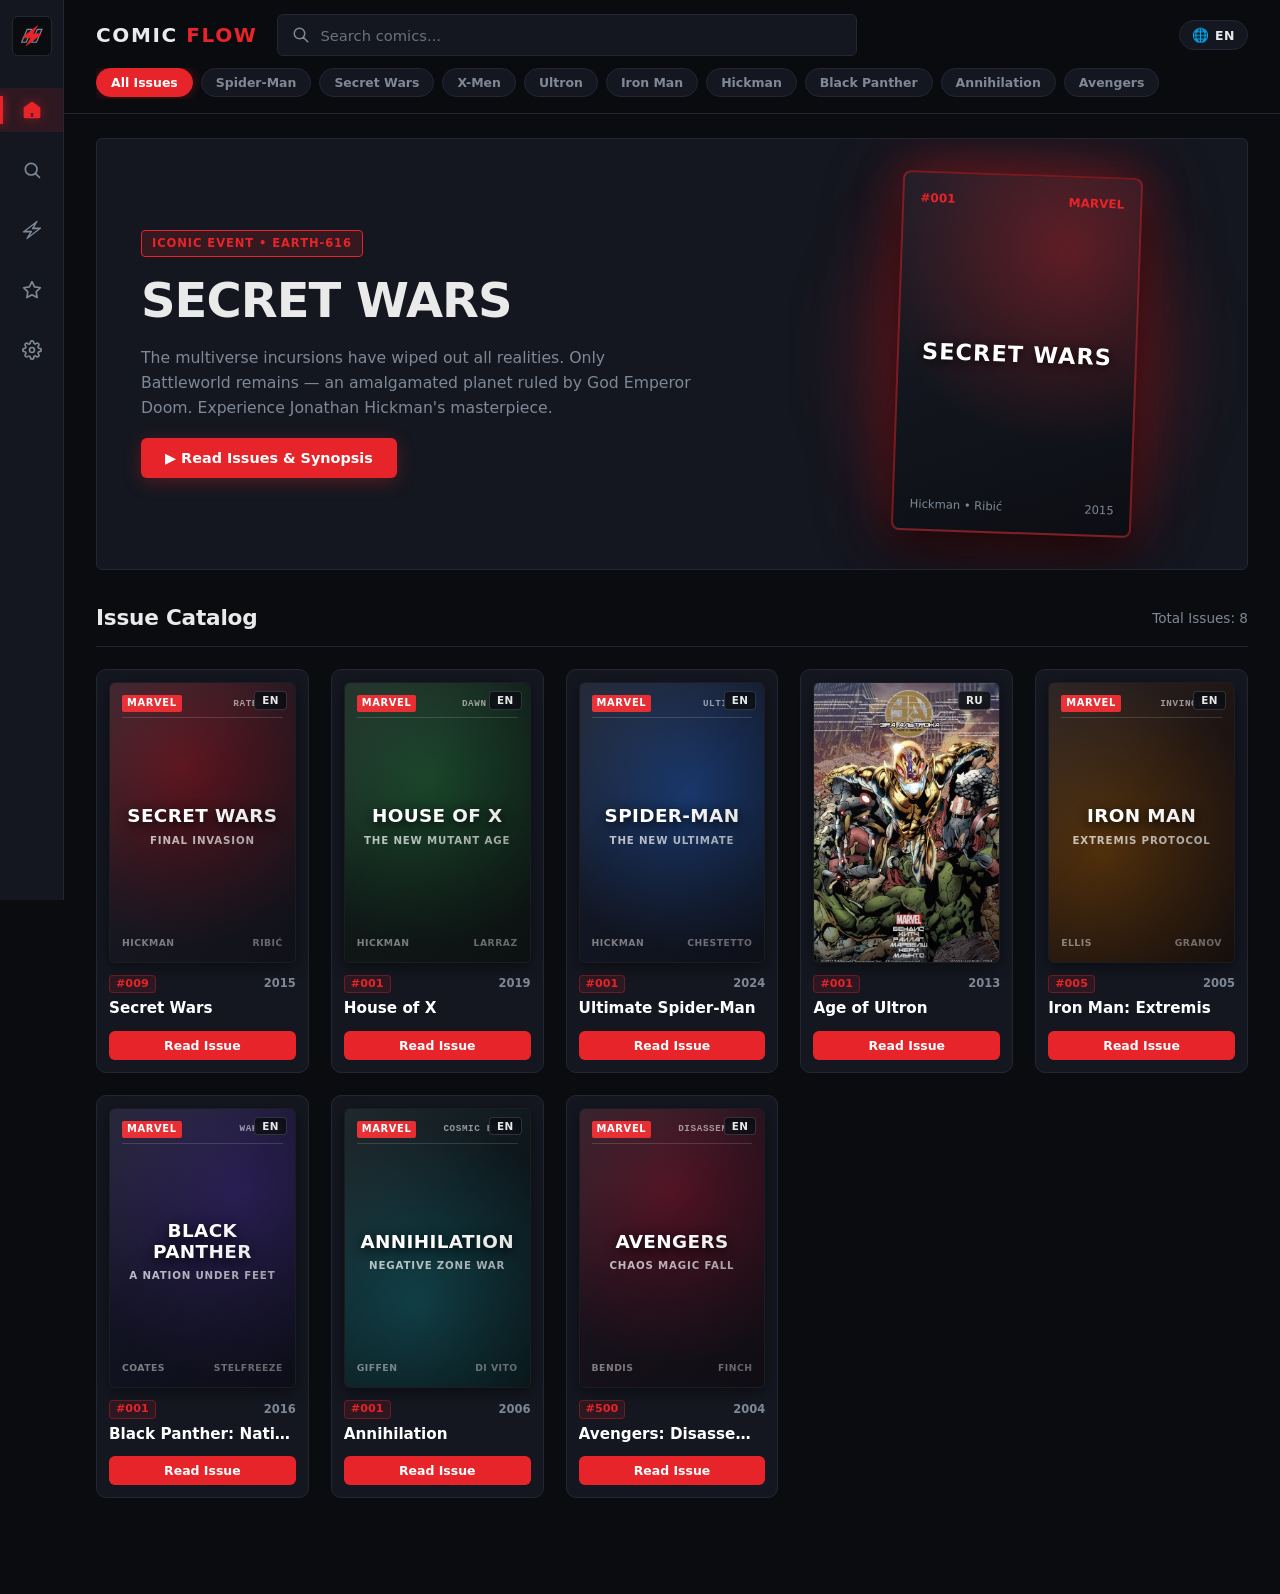
==== commit ea9ff08a: "feat(cards): move issue code and year to top meta row above comic title" ====
--- a/comicflow.html
+++ b/comicflow.html
@@ -194,7 +194,6 @@
                                 data-tags="616 events cosmic secret wars hickman">
                                 <div class="card-cover-wrap">
                                     <span class="card-lang-pill">UA</span>
-                                    <span class="card-issue-pill">#009</span>
                                     <div class="card-cover-art"
                                         style="background: radial-gradient(circle at 40% 30%, #5a121b 0%, #171822 80%);">
                                         <div class="cover-top-strip">
@@ -212,6 +211,10 @@
                                     </div>
                                 </div>
                                 <div class="card-details">
+                                    <div class="card-row-meta">
+                                        <span class="card-issue">#009</span>
+                                        <span class="card-year">2015</span>
+                                    </div>
                                     <div class="card-row-top">
                                         <span class="card-title">Secret Wars</span>
                                     </div>
@@ -226,7 +229,6 @@
                                 data-tags="x-men house of x hickman mutants 616 krakoa">
                                 <div class="card-cover-wrap">
                                     <span class="card-lang-pill">UA</span>
-                                    <span class="card-issue-pill">#001</span>
                                     <div class="card-cover-art"
                                         style="background: radial-gradient(circle at 45% 35%, #184428 0%, #101918 80%);">
                                         <div class="cover-top-strip">
@@ -244,6 +246,10 @@
                                     </div>
                                 </div>
                                 <div class="card-details">
+                                    <div class="card-row-meta">
+                                        <span class="card-issue">#001</span>
+                                        <span class="card-year">2019</span>
+                                    </div>
                                     <div class="card-row-top">
                                         <span class="card-title">House of X</span>
                                     </div>
@@ -258,7 +264,6 @@
                                 data-tags="spider-man ultimate 1610 ongoing hickman peter parker">
                                 <div class="card-cover-wrap">
                                     <span class="card-lang-pill">UA</span>
-                                    <span class="card-issue-pill">#001</span>
                                     <div class="card-cover-art"
                                         style="background: radial-gradient(circle at 60% 40%, #19386c 0%, #131724 80%);">
                                         <div class="cover-top-strip">
@@ -276,6 +281,10 @@
                                     </div>
                                 </div>
                                 <div class="card-details">
+                                    <div class="card-row-meta">
+                                        <span class="card-issue">#001</span>
+                                        <span class="card-year">2024</span>
+                                    </div>
                                     <div class="card-row-top">
                                         <span class="card-title">Ultimate Spider-Man</span>
                                     </div>
@@ -290,10 +299,13 @@
                                 data-tags="ultron avengers 616 events bendis age of ultron">
                                 <div class="card-cover-wrap">
                                     <span class="card-lang-pill">RU</span>
-                                    <span class="card-issue-pill">#001</span>
                                     <img src="images/ultron/cover.jpg" alt="Age of Ultron" class="cover-image-pic">
                                 </div>
                                 <div class="card-details">
+                                    <div class="card-row-meta">
+                                        <span class="card-issue">#001</span>
+                                        <span class="card-year">2013</span>
+                                    </div>
                                     <div class="card-row-top">
                                         <span class="card-title">Age of Ultron</span>
                                     </div>
@@ -308,7 +320,6 @@
                                 data-tags="iron man 616 extremis ellis tony stark">
                                 <div class="card-cover-wrap">
                                     <span class="card-lang-pill">UA</span>
-                                    <span class="card-issue-pill">#005</span>
                                     <div class="card-cover-art"
                                         style="background: radial-gradient(circle at 30% 60%, #52300b 0%, #1d1413 80%);">
                                         <div class="cover-top-strip">
@@ -326,6 +337,10 @@
                                     </div>
                                 </div>
                                 <div class="card-details">
+                                    <div class="card-row-meta">
+                                        <span class="card-issue">#005</span>
+                                        <span class="card-year">2005</span>
+                                    </div>
                                     <div class="card-row-top">
                                         <span class="card-title">Iron Man: Extremis</span>
                                     </div>
@@ -340,7 +355,6 @@
                                 data-tags="black panther wakanda 616 ongoing coates t'challa">
                                 <div class="card-cover-wrap">
                                     <span class="card-lang-pill">UA</span>
-                                    <span class="card-issue-pill">#001</span>
                                     <div class="card-cover-art"
                                         style="background: radial-gradient(circle at 70% 30%, #291e52 0%, #121322 80%);">
                                         <div class="cover-top-strip">
@@ -358,6 +372,10 @@
                                     </div>
                                 </div>
                                 <div class="card-details">
+                                    <div class="card-row-meta">
+                                        <span class="card-issue">#001</span>
+                                        <span class="card-year">2016</span>
+                                    </div>
                                     <div class="card-row-top">
                                         <span class="card-title">Black Panther: Nation</span>
                                     </div>
@@ -372,7 +390,6 @@
                                 data-tags="cosmic 616 annihilation giffen nova galactus">
                                 <div class="card-cover-wrap">
                                     <span class="card-lang-pill">EN</span>
-                                    <span class="card-issue-pill">#001</span>
                                     <div class="card-cover-art"
                                         style="background: radial-gradient(circle at 40% 70%, #114249 0%, #0d171c 80%);">
                                         <div class="cover-top-strip">
@@ -390,6 +407,10 @@
                                     </div>
                                 </div>
                                 <div class="card-details">
+                                    <div class="card-row-meta">
+                                        <span class="card-issue">#001</span>
+                                        <span class="card-year">2006</span>
+                                    </div>
                                     <div class="card-row-top">
                                         <span class="card-title">Annihilation</span>
                                     </div>
@@ -404,7 +425,6 @@
                                 data-tags="avengers 616 events bendis disassembled scarlet witch">
                                 <div class="card-cover-wrap">
                                     <span class="card-lang-pill">UA</span>
-                                    <span class="card-issue-pill">#500</span>
                                     <div class="card-cover-art"
                                         style="background: radial-gradient(circle at 50% 30%, #4f1122 0%, #17121b 80%);">
                                         <div class="cover-top-strip">
@@ -422,6 +442,10 @@
                                     </div>
                                 </div>
                                 <div class="card-details">
+                                    <div class="card-row-meta">
+                                        <span class="card-issue">#500</span>
+                                        <span class="card-year">2004</span>
+                                    </div>
                                     <div class="card-row-top">
                                         <span class="card-title">Avengers: Disassembled</span>
                                     </div>
--- a/comicflow.css
+++ b/comicflow.css
@@ -1484,35 +1484,42 @@
 .card-details {
     display: flex;
     flex-direction: column;
-    gap: 8px;
+    gap: 6px;
     flex: 1;
 }
 
+.card-row-meta {
+    display: flex;
+    align-items: center;
+    justify-content: space-between;
+    min-width: 0;
+    gap: 6px;
+}
+
+.card-issue {
+    color: var(--accent);
+    font-weight: 800;
+    font-size: 0.7rem;
+    background: rgba(var(--accent-rgb), 0.12);
+    padding: 1px 6px;
+    border-radius: 4px;
+    border: 1px solid rgba(var(--accent-rgb), 0.35);
+    flex-shrink: 0;
+    line-height: 1.3;
+}
+
+.card-year {
+    color: var(--text-muted);
+    font-size: 0.72rem;
+    font-weight: 600;
+    flex-shrink: 0;
+}
+
 .card-row-top {
     display: flex;
     align-items: center;
-    gap: 8px;
     min-width: 0;
-}
-
-.card-issue-pill,
-.card-issue {
-    position: absolute;
-    bottom: 8px;
-    left: 8px;
-    padding: 2px 7px;
-    border-radius: 4px;
-    background: rgba(10, 12, 18, 0.85);
-    border: 1px solid rgba(var(--accent-rgb), 0.4);
-    color: var(--accent);
-    font-size: 0.68rem;
-    font-weight: 800;
-    letter-spacing: 0.04em;
-    backdrop-filter: blur(4px);
-    -webkit-backdrop-filter: blur(4px);
-    z-index: 3;
-    pointer-events: none;
-    line-height: 1.2;
+    width: 100%;
 }
 
 .card-title {
@@ -3849,12 +3856,13 @@
         line-height: 1.2;
     }
 
-    .card-issue-pill,
     .card-issue {
-        bottom: 6px;
-        left: 6px;
-        padding: 2px 5px;
-        font-size: 0.62rem;
+        font-size: 0.64rem;
+        padding: 1px 5px;
+    }
+
+    .card-year {
+        font-size: 0.66rem;
     }
 
     .card-lang-pill {
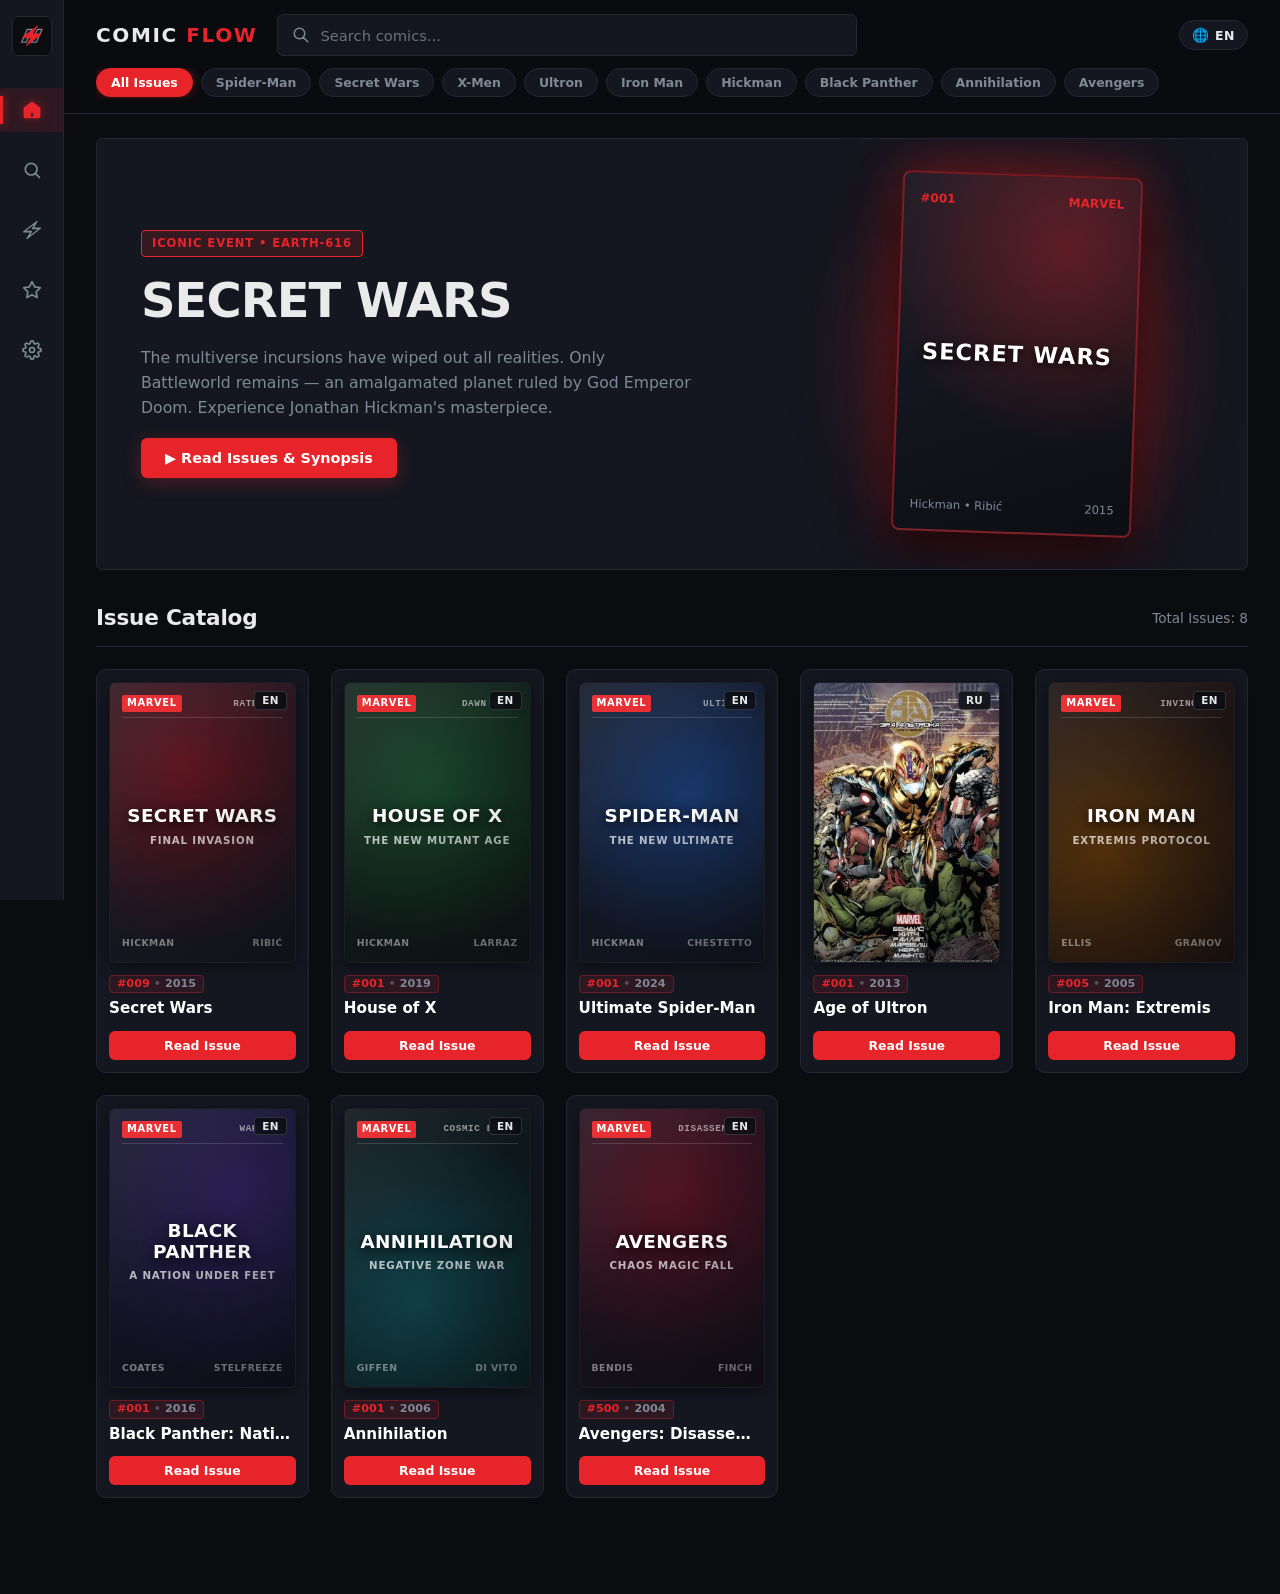
==== commit 5d2bc5e8: "feat(cards): integrate year directly inside issue badge on top row" ====
--- a/comicflow.html
+++ b/comicflow.html
@@ -26,7 +26,7 @@
                 const b = parseInt(h.substring(4, 6), 16);
                 document.documentElement.style.setProperty('--accent-rgb', `${r}, ${g}, ${b}`);
             }
-        } catch (_) {}
+        } catch (_) { }
     </script>
     <script src="comicflow.js" defer></script>
 </head>
@@ -212,8 +212,7 @@
                                 </div>
                                 <div class="card-details">
                                     <div class="card-row-meta">
-                                        <span class="card-issue">#009</span>
-                                        <span class="card-year">2015</span>
+                                        <span class="card-issue">#009 <span class="card-year">2015</span></span>
                                     </div>
                                     <div class="card-row-top">
                                         <span class="card-title">Secret Wars</span>
@@ -247,8 +246,7 @@
                                 </div>
                                 <div class="card-details">
                                     <div class="card-row-meta">
-                                        <span class="card-issue">#001</span>
-                                        <span class="card-year">2019</span>
+                                        <span class="card-issue">#001 <span class="card-year">2019</span></span>
                                     </div>
                                     <div class="card-row-top">
                                         <span class="card-title">House of X</span>
@@ -282,8 +280,7 @@
                                 </div>
                                 <div class="card-details">
                                     <div class="card-row-meta">
-                                        <span class="card-issue">#001</span>
-                                        <span class="card-year">2024</span>
+                                        <span class="card-issue">#001 <span class="card-year">2024</span></span>
                                     </div>
                                     <div class="card-row-top">
                                         <span class="card-title">Ultimate Spider-Man</span>
@@ -303,8 +300,7 @@
                                 </div>
                                 <div class="card-details">
                                     <div class="card-row-meta">
-                                        <span class="card-issue">#001</span>
-                                        <span class="card-year">2013</span>
+                                        <span class="card-issue">#001 <span class="card-year">2013</span></span>
                                     </div>
                                     <div class="card-row-top">
                                         <span class="card-title">Age of Ultron</span>
@@ -338,8 +334,7 @@
                                 </div>
                                 <div class="card-details">
                                     <div class="card-row-meta">
-                                        <span class="card-issue">#005</span>
-                                        <span class="card-year">2005</span>
+                                        <span class="card-issue">#005 <span class="card-year">2005</span></span>
                                     </div>
                                     <div class="card-row-top">
                                         <span class="card-title">Iron Man: Extremis</span>
@@ -373,8 +368,7 @@
                                 </div>
                                 <div class="card-details">
                                     <div class="card-row-meta">
-                                        <span class="card-issue">#001</span>
-                                        <span class="card-year">2016</span>
+                                        <span class="card-issue">#001 <span class="card-year">2016</span></span>
                                     </div>
                                     <div class="card-row-top">
                                         <span class="card-title">Black Panther: Nation</span>
@@ -408,8 +402,7 @@
                                 </div>
                                 <div class="card-details">
                                     <div class="card-row-meta">
-                                        <span class="card-issue">#001</span>
-                                        <span class="card-year">2006</span>
+                                        <span class="card-issue">#001 <span class="card-year">2006</span></span>
                                     </div>
                                     <div class="card-row-top">
                                         <span class="card-title">Annihilation</span>
@@ -443,8 +436,7 @@
                                 </div>
                                 <div class="card-details">
                                     <div class="card-row-meta">
-                                        <span class="card-issue">#500</span>
-                                        <span class="card-year">2004</span>
+                                        <span class="card-issue">#500 <span class="card-year">2004</span></span>
                                     </div>
                                     <div class="card-row-top">
                                         <span class="card-title">Avengers: Disassembled</span>
--- a/comicflow.css
+++ b/comicflow.css
@@ -1491,17 +1491,18 @@
 .card-row-meta {
     display: flex;
     align-items: center;
-    justify-content: space-between;
     min-width: 0;
-    gap: 6px;
 }
 
 .card-issue {
+    display: inline-flex;
+    align-items: center;
+    gap: 4px;
     color: var(--accent);
     font-weight: 800;
     font-size: 0.7rem;
     background: rgba(var(--accent-rgb), 0.12);
-    padding: 1px 6px;
+    padding: 1px 7px;
     border-radius: 4px;
     border: 1px solid rgba(var(--accent-rgb), 0.35);
     flex-shrink: 0;
@@ -1510,9 +1511,14 @@
 
 .card-year {
     color: var(--text-muted);
-    font-size: 0.72rem;
+    font-size: 0.7rem;
     font-weight: 600;
-    flex-shrink: 0;
+}
+
+.card-year::before {
+    content: '•';
+    margin-right: 4px;
+    opacity: 0.5;
 }
 
 .card-row-top {
@@ -3859,10 +3865,11 @@
     .card-issue {
         font-size: 0.64rem;
         padding: 1px 5px;
+        gap: 3px;
     }
 
     .card-year {
-        font-size: 0.66rem;
+        font-size: 0.64rem;
     }
 
     .card-lang-pill {
